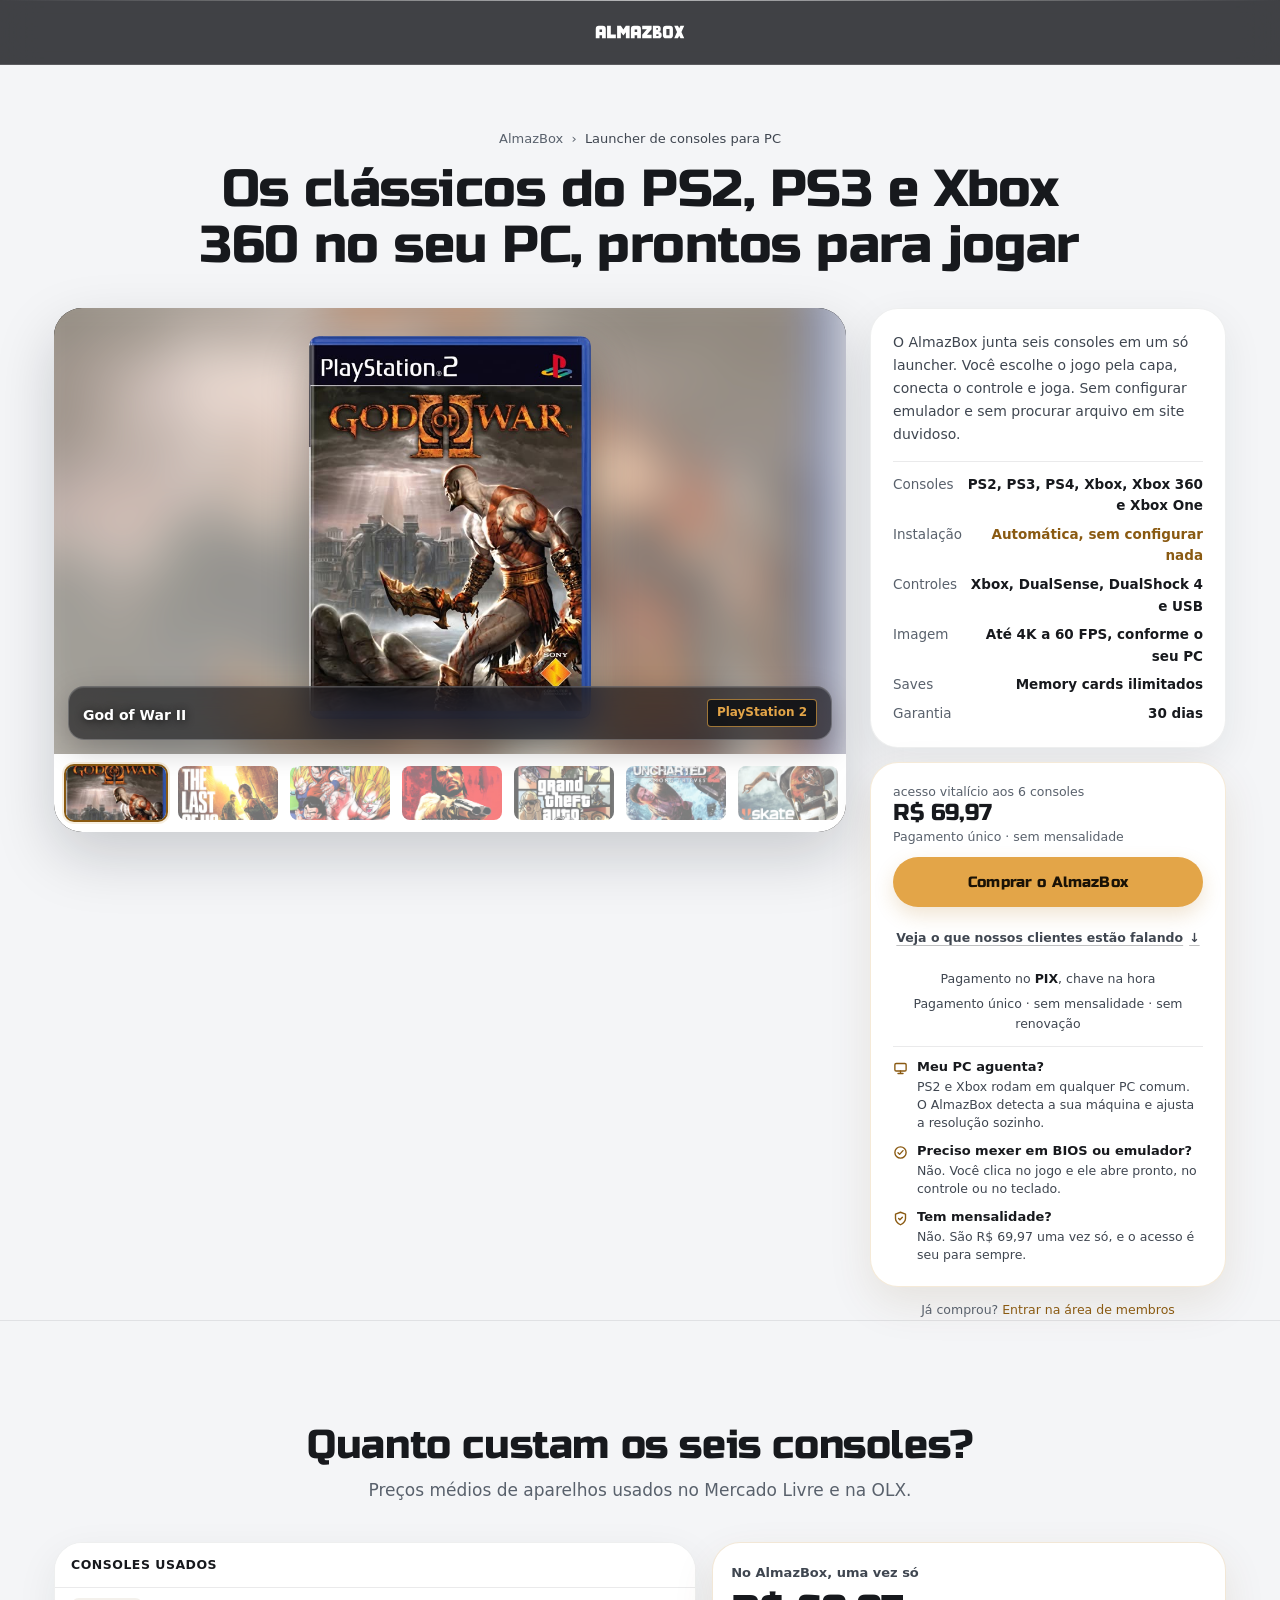
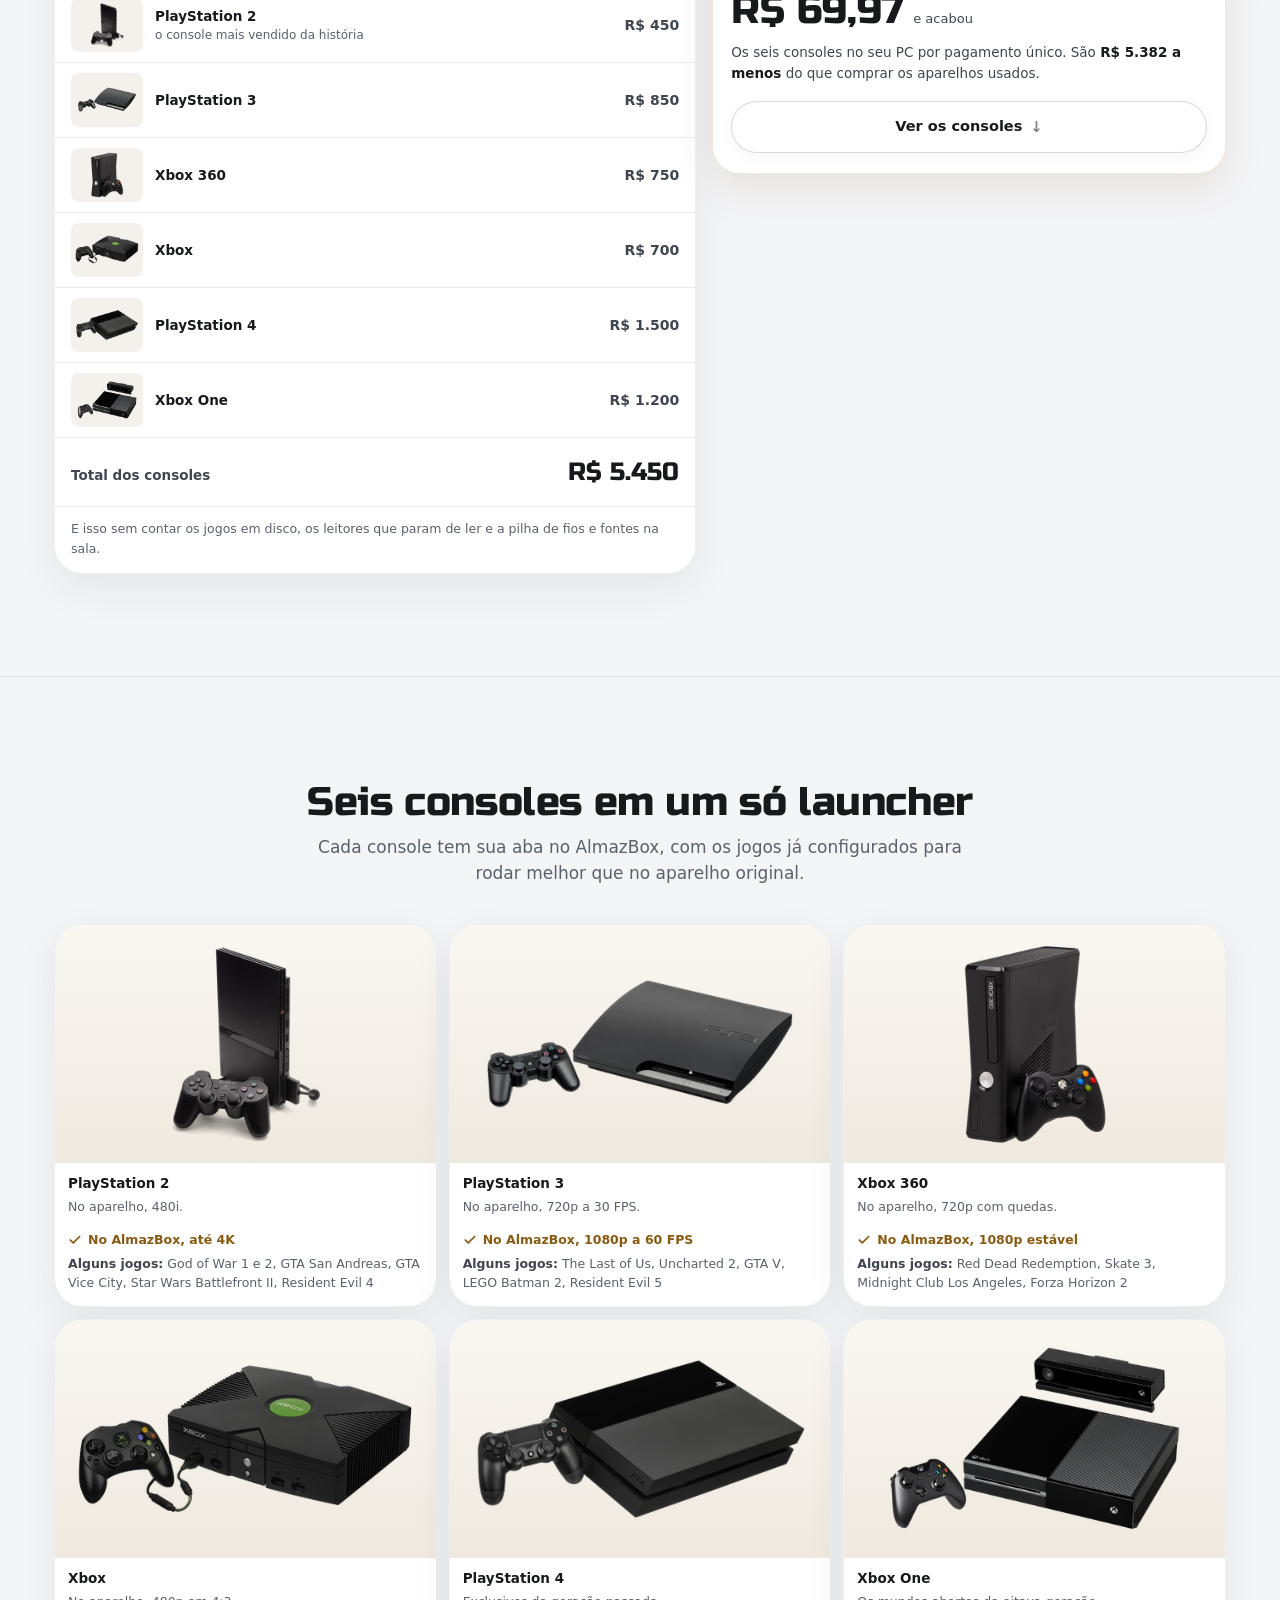
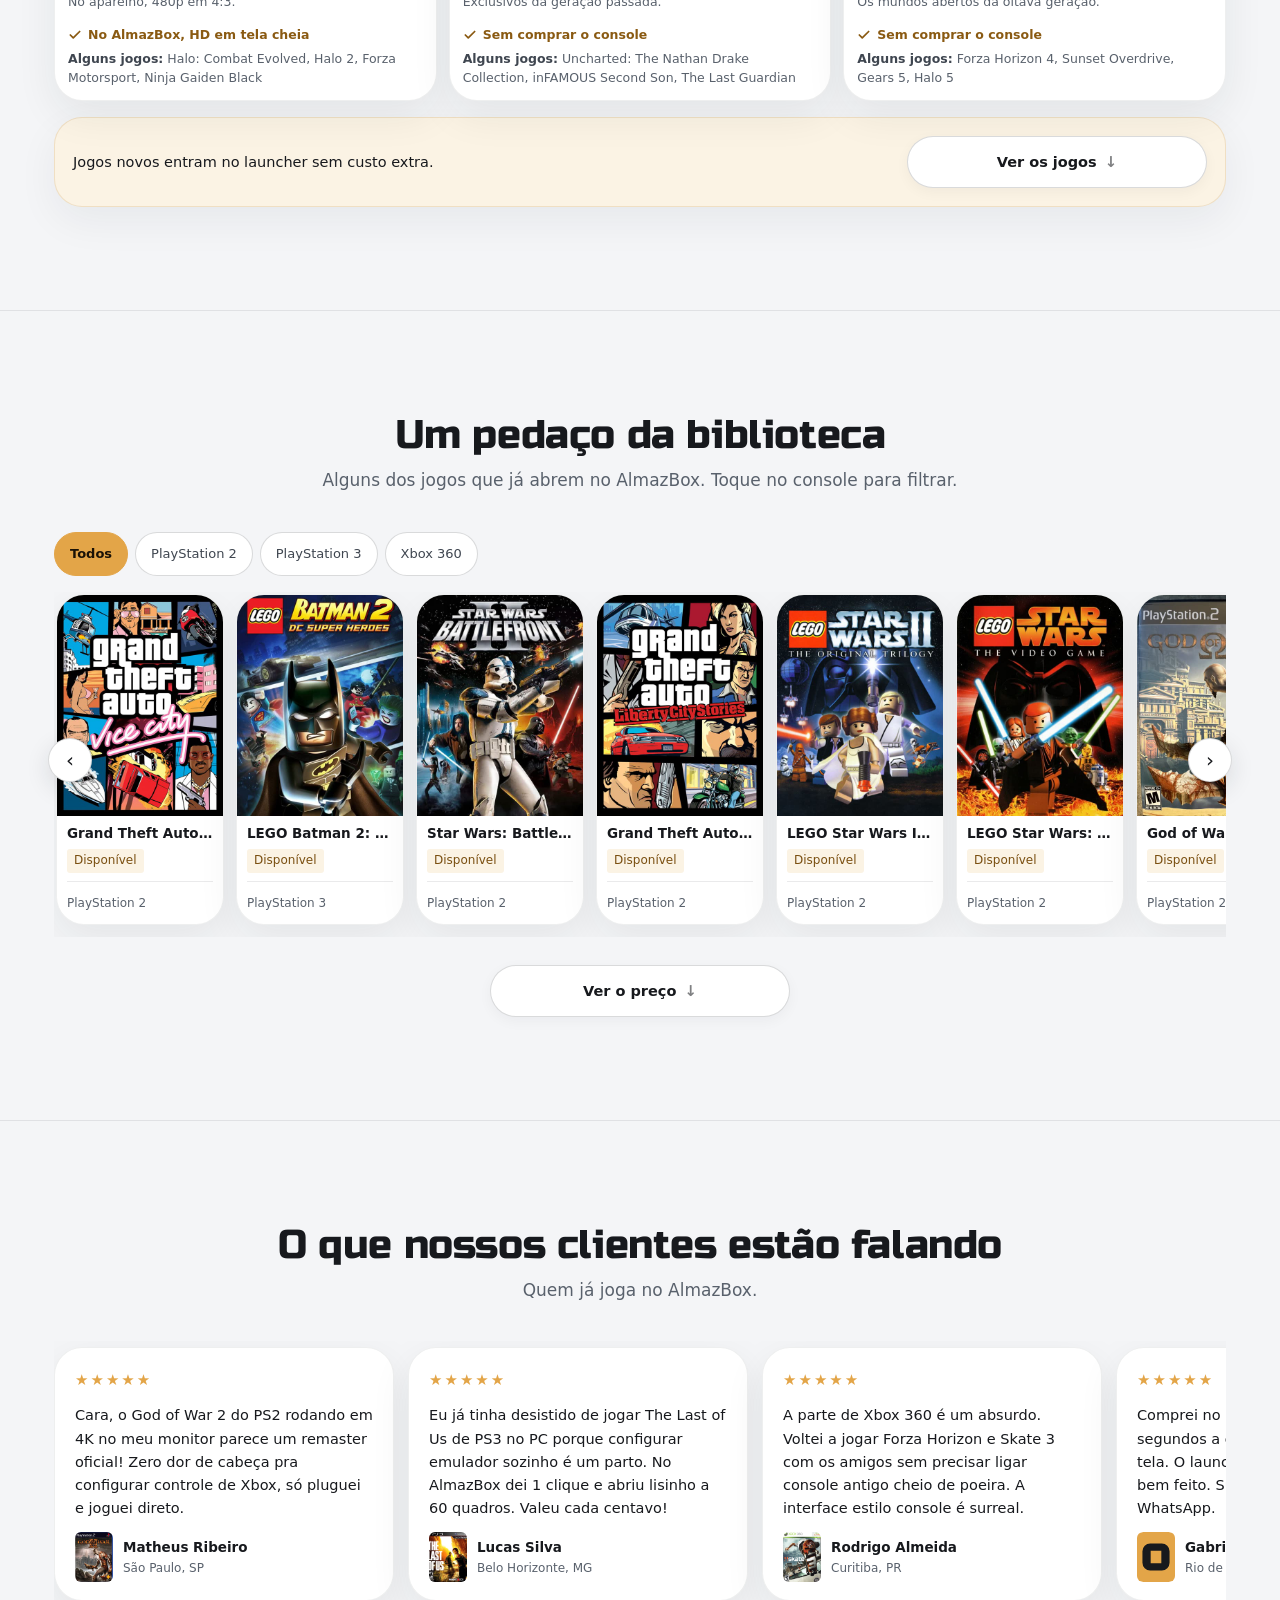
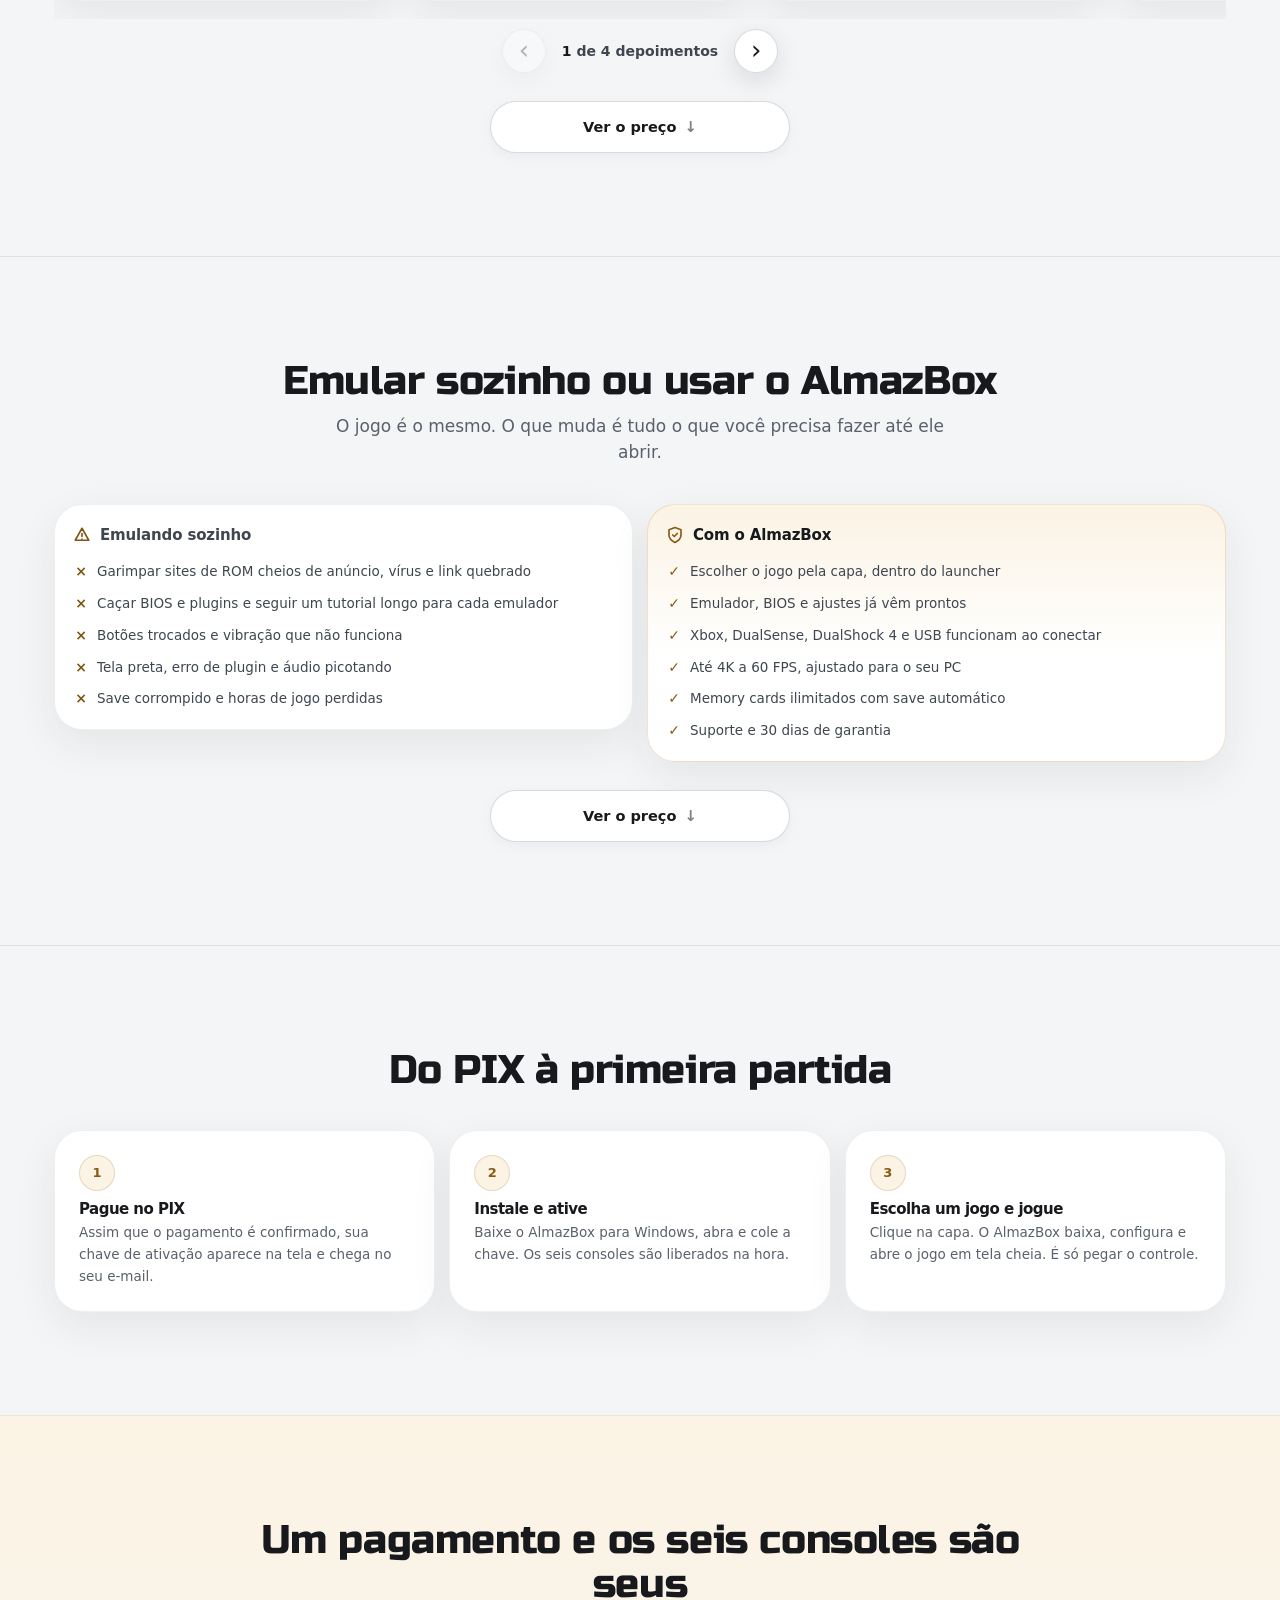
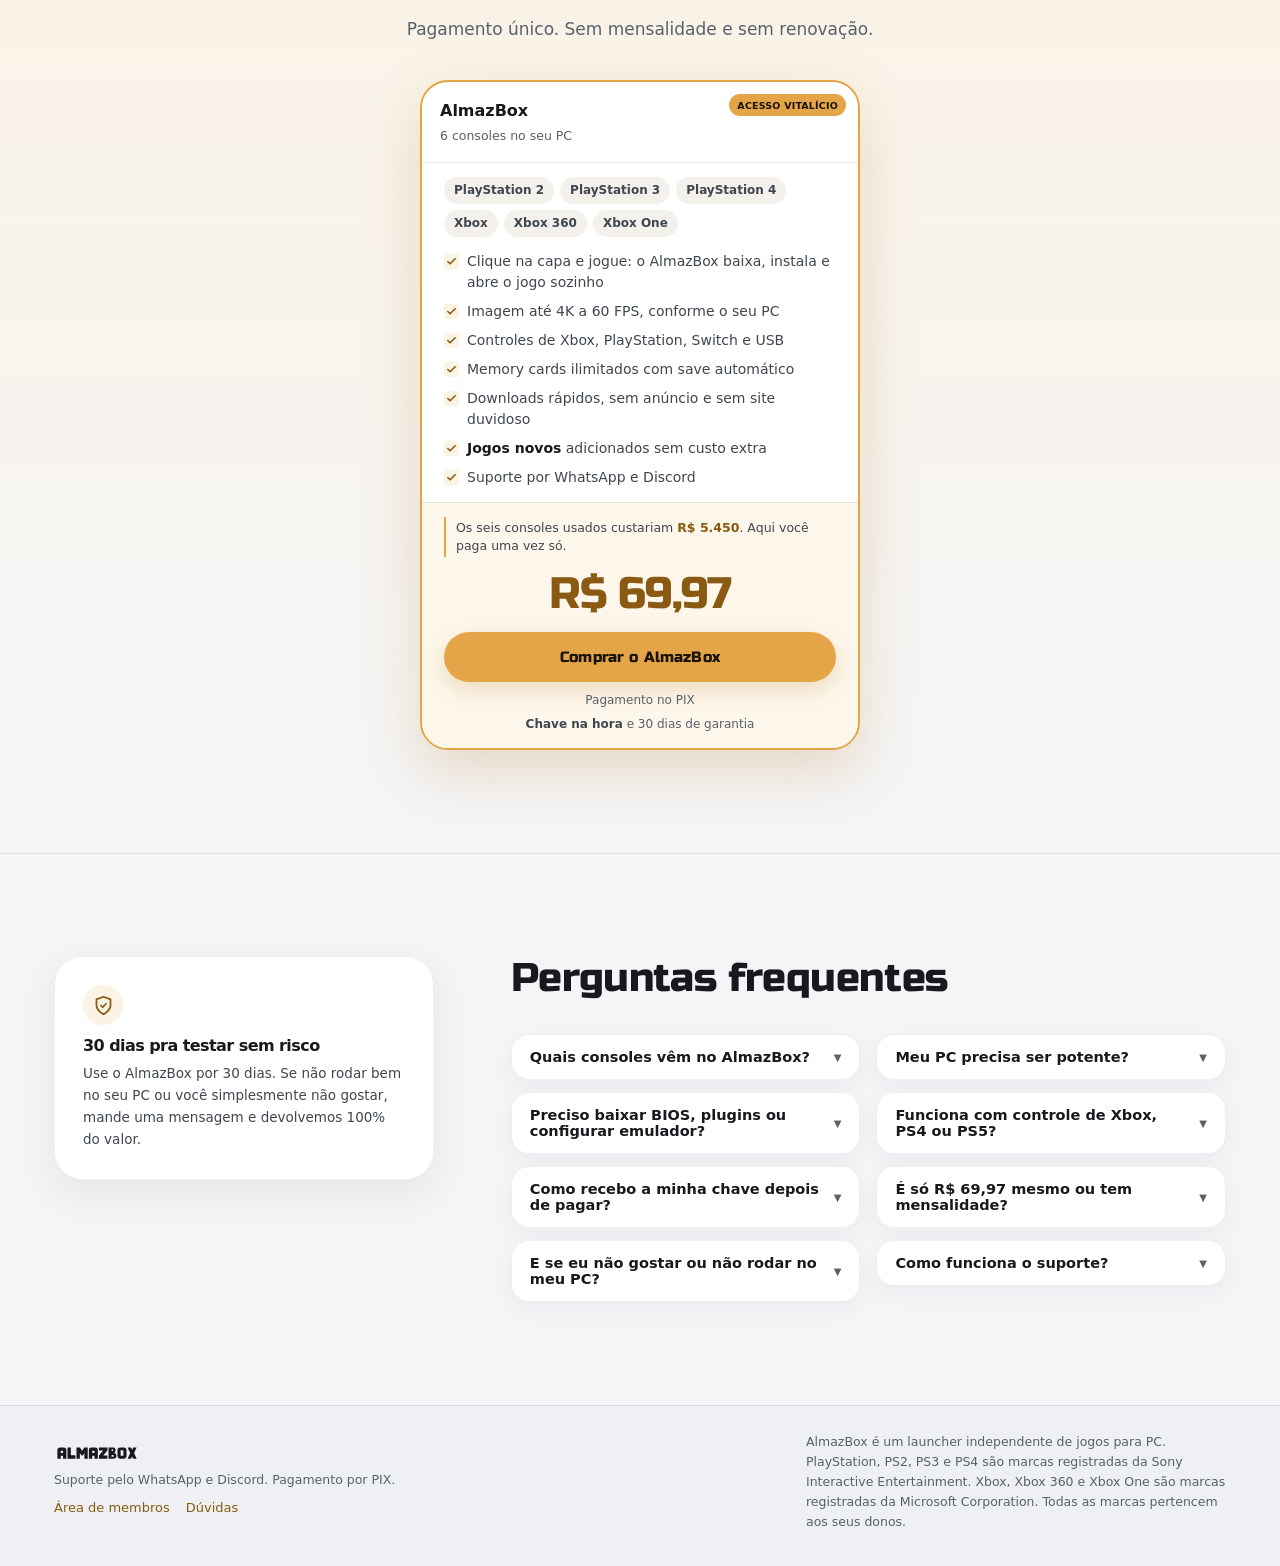
==== index.html @ 238ae451 "Página de vendas do AlmazBox no GitHub Pages Copiada de license-service/public, com capas reduzidas " ====
<!DOCTYPE html>
<html lang="pt-BR">
<head>
<meta charset="UTF-8">
<meta name="viewport" content="width=device-width,initial-scale=1">
<title>AlmazBox | O Maior Launcher de Consoles para PC (PS2, PS3, Xbox 360, Xbox)</title>
<meta name="description" content="Jogue os maiores clássicos de PlayStation 2, PS3, PS4, Xbox Clássico, Xbox 360 e Xbox One no seu PC em 1 clique. Sem emuladores complicados e sem vírus. Pagamento único no PIX.">
<link rel="icon" href="favicon.ico" sizes="any">
<link rel="icon" type="image/svg+xml" href="assets/marca/almazbox-favicon.svg">
<link rel="apple-touch-icon" href="assets/marca/apple-touch-icon.png">
<meta name="theme-color" content="#f4f5f7">
<link rel="preconnect" href="https://fonts.googleapis.com">
<link rel="preconnect" href="https://fonts.gstatic.com" crossorigin>
<link rel="stylesheet" href="https://fonts.googleapis.com/css2?family=Inter:wght@400;500;600;700;800&family=Russo+One&display=swap">
<!--
  Estrutura nova em 04/11/2026: e a mesma pagina de vendas da Almaz Store
  (almazstore.com.br), no tema branco, com o conteudo do AlmazBox.
  loja.css e tema.css sao copias do CSS de la com o verde trocado pelo dourado;
  o que e so do AlmazBox fica em almazbox.css. A versao anterior (escura, com o
  simulador do launcher) esta em index.pre-estrutura-almazstore.html.
-->
<link rel="stylesheet" href="assets/loja.css?v=1">
<link rel="stylesheet" href="assets/tema.css?v=1">
<link rel="stylesheet" href="assets/almazbox.css?v=1">
<link rel="stylesheet" href="assets/marca.css?v=1">
<script>
var io = (function(){
  if(!('IntersectionObserver' in window)) return { observe:function(el){ el.classList.add('visible'); } };
  var obs = new IntersectionObserver(function(es){
    es.forEach(function(e){ if(e.isIntersecting){ obs.unobserve(e.target); e.target.classList.add('visible'); } });
  },{threshold:.05,rootMargin:'0px 0px -40px 0px'});
  return obs;
})();
</script>
</head>
<body>

<!-- ===================== TOPO ===================== -->
<header class="topbar">
  <div class="topbar-in">
    <a href="#top" class="tb-brand">
      <img src="assets/marca/almazbox-horizontal-branco.svg" alt="AlmazBox">
      <span>AlmazBox</span>
    </a>
  </div>
</header>

<main id="top">
<section class="ph">
  <div class="wrap">

    <div class="ph-crumb">AlmazBox &nbsp;›&nbsp; <b>Launcher de consoles para PC</b></div>
    <h1>Os clássicos do PS2, PS3 e Xbox 360 no seu PC, prontos para jogar</h1>

    <div class="pg">

      <!-- arte + miniaturas. As capas sao verticais (caixa do jogo), por isso cada
           slide tem a propria capa desfocada no fundo. data-tag = console. -->
      <div class="art reveal">
        <div class="art-stage" id="art-stage"></div>
        <div class="art-thumbs" id="art-thumbs"></div>
      </div>

      <!-- ficha tecnica + caixa de compra -->
      <aside class="side">

        <div class="side-card">
          <p class="side-desc">
            O AlmazBox junta seis consoles em um só launcher. Você escolhe o jogo pela capa, conecta o controle e joga. Sem configurar emulador e sem procurar arquivo em site duvidoso.
          </p>
          <dl class="spec">
            <div class="spec-row"><dt>Consoles</dt><dd>PS2, PS3, PS4, Xbox, Xbox 360 e Xbox One</dd></div>
            <div class="spec-row"><dt>Instalação</dt><dd class="ok">Automática, sem configurar nada</dd></div>
            <div class="spec-row"><dt>Controles</dt><dd>Xbox, DualSense, DualShock 4 e USB</dd></div>
            <div class="spec-row"><dt>Imagem</dt><dd>Até 4K a 60 FPS, conforme o seu PC</dd></div>
            <div class="spec-row"><dt>Saves</dt><dd>Memory cards ilimitados</dd></div>
            <div class="spec-row"><dt>Garantia</dt><dd>30 dias</dd></div>
          </dl>
        </div>

        <div class="buybox">
          <div class="buybox-top">
            <span class="buybox-prices">
              <span class="buybox-from">acesso vitalício aos 6 consoles</span>
              <span class="buybox-new num">R$ 69,97</span>
              <span class="buybox-once">Pagamento único · sem mensalidade</span>
            </span>
          </div>
          <a href="https://ggcheckout.app/checkout/v5/7HJkge1seT28lpd5tNHYgl"
             onclick="checkout('https://ggcheckout.app/checkout/v5/7HJkge1seT28lpd5tNHYgl',69.97);return false;"
             class="offer-btn">Comprar o AlmazBox</a>
          <a href="#feedbacks" class="hero-proof-link">Veja o que nossos clientes estão falando <span aria-hidden="true">↓</span></a>
          <div class="buybox-pay">Pagamento no <b>PIX</b>, chave na hora</div>
          <div class="buybox-terms">Pagamento único · sem mensalidade · sem renovação</div>
          <div class="medos">
            <div class="medo">
              <svg viewBox="0 0 24 24"><rect x="3" y="4" width="18" height="12" rx="2"/><path d="M8 20h8M12 16v4"/></svg>
              <span class="medo-txt">
                <span class="medo-q">Meu PC aguenta?</span>
                <span class="medo-a">PS2 e Xbox rodam em qualquer PC comum. O AlmazBox detecta a sua máquina e ajusta a resolução sozinho.</span>
              </span>
            </div>
            <div class="medo">
              <svg viewBox="0 0 24 24"><circle cx="12" cy="12" r="9"/><path d="M8 12.5l2.5 2.5L16 9"/></svg>
              <span class="medo-txt">
                <span class="medo-q">Preciso mexer em BIOS ou emulador?</span>
                <span class="medo-a">Não. Você clica no jogo e ele abre pronto, no controle ou no teclado.</span>
              </span>
            </div>
            <div class="medo">
              <svg viewBox="0 0 24 24"><path d="M12 22s8-4 8-10V5l-8-3-8 3v7c0 6 8 10 8 10z"/><path d="M9 12l2 2 4-4"/></svg>
              <span class="medo-txt">
                <span class="medo-q">Tem mensalidade?</span>
                <span class="medo-a">Não. São R$ 69,97 uma vez só, e o acesso é seu para sempre.</span>
              </span>
            </div>
          </div>
        </div>

        <div class="side-note">Já comprou? <a href="https://almazbox-license-service-veqh.onrender.com/membros" style="color:var(--blue)">Entrar na área de membros</a></div>

      </aside>
    </div>
  </div>
</section>

<!-- ===================== QUANTO CUSTAM OS CONSOLES ===================== -->
<section class="sec" id="conta">
  <div class="wrap">
    <div class="sec-head reveal">
      <h2>Quanto custam os seis consoles?</h2>
      <p>Preços médios de aparelhos usados no Mercado Livre e na OLX.</p>
    </div>
    <div class="conta reveal">
      <div class="conta-cart">
        <div class="conta-cart-hd">Consoles usados</div>
        <div class="conta-row">
          <img class="cons-foto" src="assets/ps2-console.png" alt="PlayStation 2" loading="lazy" decoding="async">
          <span class="conta-nome">PlayStation 2<small>o console mais vendido da história</small></span>
          <span class="conta-preco num">R$ 450</span>
        </div>
        <div class="conta-row">
          <img class="cons-foto" src="assets/ps3-console.png" alt="PlayStation 3" loading="lazy" decoding="async">
          <span class="conta-nome">PlayStation 3</span>
          <span class="conta-preco num">R$ 850</span>
        </div>
        <div class="conta-row">
          <img class="cons-foto" src="assets/xbox360-console.png" alt="Xbox 360" loading="lazy" decoding="async">
          <span class="conta-nome">Xbox 360</span>
          <span class="conta-preco num">R$ 750</span>
        </div>
        <div class="conta-row">
          <img class="cons-foto" src="assets/xbox-original-console.png" alt="Xbox" loading="lazy" decoding="async">
          <span class="conta-nome">Xbox</span>
          <span class="conta-preco num">R$ 700</span>
        </div>
        <div class="conta-row">
          <img class="cons-foto" src="assets/ps4-console.png" alt="PlayStation 4" loading="lazy" decoding="async">
          <span class="conta-nome">PlayStation 4</span>
          <span class="conta-preco num">R$ 1.500</span>
        </div>
        <div class="conta-row">
          <img class="cons-foto" src="assets/xboxone-console.png" alt="Xbox One" loading="lazy" decoding="async">
          <span class="conta-nome">Xbox One</span>
          <span class="conta-preco num">R$ 1.200</span>
        </div>
        <div class="conta-total">
          <span>Total dos consoles</span>
          <b class="num">R$ 5.450</b>
        </div>
        <div class="conta-obs">E isso sem contar os jogos em disco, os leitores que param de ler e a pilha de fios e fontes na sala.</div>
      </div>
      <div class="conta-vs">
        <div class="conta-vs-lbl">No AlmazBox, uma vez só</div>
        <div class="conta-vs-price">
          <b class="num">R$ 69,97</b>
          <span>e acabou</span>
        </div>
        <p class="conta-vs-sub">
          Os seis consoles no seu PC por pagamento único. São <strong>R$ 5.382 a menos</strong> do que comprar os aparelhos usados.
        </p>
        <a href="#consoles" class="btn-ghost">Ver os consoles</a>
      </div>
    </div>
  </div>
</section>

<!-- ===================== SEIS CONSOLES ===================== -->
<section class="sec" id="consoles">
  <div class="wrap">
    <div class="sec-head reveal">
      <h2>Seis consoles em um só launcher</h2>
      <p>Cada console tem sua aba no AlmazBox, com os jogos já configurados para rodar melhor que no aparelho original.</p>
    </div>

    <div class="cresce reveal">
      <div class="cresce-card">
        <img class="cons-foto" src="assets/ps2-console.png" alt="PlayStation 2" loading="lazy" decoding="async">
        <div class="cresce-txt">
          <span class="cresce-nome">PlayStation 2</span>
          <span class="cresce-dt">No aparelho, 480i.</span>
          <span class="cresce-ok"><svg viewBox="0 0 24 24"><polyline points="20 6 9 17 4 12"/></svg>No AlmazBox, até 4K</span>
          <span class="cresce-jogos"><b>Alguns jogos:</b> God of War 1 e 2, GTA San Andreas, GTA Vice City, Star Wars Battlefront II, Resident Evil 4</span>
        </div>
      </div>
      <div class="cresce-card">
        <img class="cons-foto" src="assets/ps3-console.png" alt="PlayStation 3" loading="lazy" decoding="async">
        <div class="cresce-txt">
          <span class="cresce-nome">PlayStation 3</span>
          <span class="cresce-dt">No aparelho, 720p a 30 FPS.</span>
          <span class="cresce-ok"><svg viewBox="0 0 24 24"><polyline points="20 6 9 17 4 12"/></svg>No AlmazBox, 1080p a 60 FPS</span>
          <span class="cresce-jogos"><b>Alguns jogos:</b> The Last of Us, Uncharted 2, GTA V, LEGO Batman 2, Resident Evil 5</span>
        </div>
      </div>
      <div class="cresce-card">
        <img class="cons-foto" src="assets/xbox360-console.png" alt="Xbox 360" loading="lazy" decoding="async">
        <div class="cresce-txt">
          <span class="cresce-nome">Xbox 360</span>
          <span class="cresce-dt">No aparelho, 720p com quedas.</span>
          <span class="cresce-ok"><svg viewBox="0 0 24 24"><polyline points="20 6 9 17 4 12"/></svg>No AlmazBox, 1080p estável</span>
          <span class="cresce-jogos"><b>Alguns jogos:</b> Red Dead Redemption, Skate 3, Midnight Club Los Angeles, Forza Horizon 2</span>
        </div>
      </div>
      <div class="cresce-card">
        <img class="cons-foto" src="assets/xbox-original-console.png" alt="Xbox" loading="lazy" decoding="async">
        <div class="cresce-txt">
          <span class="cresce-nome">Xbox</span>
          <span class="cresce-dt">No aparelho, 480p em 4:3.</span>
          <span class="cresce-ok"><svg viewBox="0 0 24 24"><polyline points="20 6 9 17 4 12"/></svg>No AlmazBox, HD em tela cheia</span>
          <span class="cresce-jogos"><b>Alguns jogos:</b> Halo: Combat Evolved, Halo 2, Forza Motorsport, Ninja Gaiden Black</span>
        </div>
      </div>
      <div class="cresce-card">
        <img class="cons-foto" src="assets/ps4-console.png" alt="PlayStation 4" loading="lazy" decoding="async">
        <div class="cresce-txt">
          <span class="cresce-nome">PlayStation 4</span>
          <span class="cresce-dt">Exclusivos da geração passada.</span>
          <span class="cresce-ok"><svg viewBox="0 0 24 24"><polyline points="20 6 9 17 4 12"/></svg>Sem comprar o console</span>
          <span class="cresce-jogos"><b>Alguns jogos:</b> Uncharted: The Nathan Drake Collection, inFAMOUS Second Son, The Last Guardian</span>
        </div>
      </div>
      <div class="cresce-card">
        <img class="cons-foto" src="assets/xboxone-console.png" alt="Xbox One" loading="lazy" decoding="async">
        <div class="cresce-txt">
          <span class="cresce-nome">Xbox One</span>
          <span class="cresce-dt">Os mundos abertos da oitava geração.</span>
          <span class="cresce-ok"><svg viewBox="0 0 24 24"><polyline points="20 6 9 17 4 12"/></svg>Sem comprar o console</span>
          <span class="cresce-jogos"><b>Alguns jogos:</b> Forza Horizon 4, Sunset Overdrive, Gears 5, Halo 5</span>
        </div>
      </div>
    </div>

    <div class="cresce-cta reveal">
      <p>Jogos novos entram no launcher sem custo extra.</p>
      <a href="#biblioteca" class="btn-ghost">Ver os jogos</a>
    </div>
  </div>
</section>

<!-- ===================== BIBLIOTECA ===================== -->
<!-- Lista tirada do catalogo real do launcher (src/data/linkedGames.ts do
     projeto AlmazBox) em 05/11/2026: 39 jogos. Jogo novo no launcher: some aqui
     no JOGOS la embaixo, com a capa em assets/covers. -->
<section class="sec" id="biblioteca">
  <div class="wrap">
    <div class="sec-head reveal">
      <h2>Um pedaço da biblioteca</h2>
      <p>Alguns dos jogos que já abrem no AlmazBox. Toque no console para filtrar.</p>
    </div>
    <div id="disponibilidade">
      <div class="av-chips reveal" id="av-chips"></div>
      <div class="av-body reveal">
        <div class="av-results">
          <button class="av-arrow prev" id="av-prev" type="button" aria-label="Anterior">&#8249;</button>
          <div class="av-track" id="av-track"></div>
          <button class="av-arrow next" id="av-next" type="button" aria-label="Próximo">&#8250;</button>
        </div>
      </div>
      <div class="flow reveal"><a href="#pricing" class="btn-ghost">Ver o preço</a></div>
    </div>
  </div>
</section>

<!-- ===================== FEEDBACKS ===================== -->
<section class="sec" id="feedbacks">
  <div class="wrap">
    <div class="sec-head reveal">
      <h2>O que nossos clientes estão falando</h2>
      <p>Quem já joga no AlmazBox.</p>
    </div>
    <div class="qbx-rail reveal">
      <div class="qbx-track" id="fbk-track">
        <figure class="fbt-card">
          <span class="fbt-stars" role="img" aria-label="5 de 5 estrelas">★★★★★</span>
          <blockquote class="fbt-txt">Cara, o God of War 2 do PS2 rodando em 4K no meu monitor parece um remaster oficial! Zero dor de cabeça pra configurar controle de Xbox, só pluguei e joguei direto.</blockquote>
          <figcaption class="fbt-autor">
            <img src="assets/covers/god-of-war-2.jpg" alt="" loading="lazy">
            <span><span class="fbt-nome">Matheus Ribeiro</span><span class="fbt-cidade">São Paulo, SP</span></span>
          </figcaption>
        </figure>
        <figure class="fbt-card">
          <span class="fbt-stars" role="img" aria-label="5 de 5 estrelas">★★★★★</span>
          <blockquote class="fbt-txt">Eu já tinha desistido de jogar The Last of Us de PS3 no PC porque configurar emulador sozinho é um parto. No AlmazBox dei 1 clique e abriu lisinho a 60 quadros. Valeu cada centavo!</blockquote>
          <figcaption class="fbt-autor">
            <img src="assets/covers/the-last-of-us-ps3.jpg" alt="" loading="lazy">
            <span><span class="fbt-nome">Lucas Silva</span><span class="fbt-cidade">Belo Horizonte, MG</span></span>
          </figcaption>
        </figure>
        <figure class="fbt-card">
          <span class="fbt-stars" role="img" aria-label="5 de 5 estrelas">★★★★★</span>
          <blockquote class="fbt-txt">A parte de Xbox 360 é um absurdo. Voltei a jogar Forza Horizon e Skate 3 com os amigos sem precisar ligar console antigo cheio de poeira. A interface estilo console é surreal.</blockquote>
          <figcaption class="fbt-autor">
            <img src="assets/covers/skate-3-xbox-360.jpg" alt="" loading="lazy">
            <span><span class="fbt-nome">Rodrigo Almeida</span><span class="fbt-cidade">Curitiba, PR</span></span>
          </figcaption>
        </figure>
        <figure class="fbt-card">
          <span class="fbt-stars" role="img" aria-label="5 de 5 estrelas">★★★★★</span>
          <blockquote class="fbt-txt">Comprei no PIX e em menos de 10 segundos a chave já tava liberada na tela. O launcher é super leve e muito bem feito. Suporte nota 10 no WhatsApp.</blockquote>
          <figcaption class="fbt-autor">
            <img src="assets/marca/almazbox-favicon.svg" alt="" loading="lazy">
            <span><span class="fbt-nome">Gabriel Santos</span><span class="fbt-cidade">Rio de Janeiro, RJ</span></span>
          </figcaption>
        </figure>
      </div>
    </div>
    <div class="fbk-ctl reveal">
      <button class="fbk-seta" id="fbk-prev" type="button" aria-label="Depoimento anterior">&#8249;</button>
      <span class="fbk-cont" id="fbk-cont" aria-live="polite">1 de 4 depoimentos</span>
      <button class="fbk-seta" id="fbk-next" type="button" aria-label="Próximo depoimento">&#8250;</button>
    </div>
    <div class="flow reveal"><a href="#pricing" class="btn-ghost">Ver o preço</a></div>
  </div>
</section>

<!-- ===================== EMULAR SOZINHO x ALMAZBOX ===================== -->
<section class="sec" id="comparacao">
  <div class="wrap">
    <div class="sec-head reveal">
      <h2>Emular sozinho ou usar o AlmazBox</h2>
      <p>O jogo é o mesmo. O que muda é tudo o que você precisa fazer até ele abrir.</p>
    </div>
    <div class="vs reveal">
      <div class="vs-col bad">
        <div class="vs-hd">
          <svg viewBox="0 0 24 24"><path d="M12 3l9 16H3l9-16z"/><path d="M12 10v4M12 17.5v.01"/></svg>
          Emulando sozinho
        </div>
        <ul class="vs-list">
          <li>Garimpar sites de ROM cheios de anúncio, vírus e link quebrado</li>
          <li>Caçar BIOS e plugins e seguir um tutorial longo para cada emulador</li>
          <li>Botões trocados e vibração que não funciona</li>
          <li>Tela preta, erro de plugin e áudio picotando</li>
          <li>Save corrompido e horas de jogo perdidas</li>
        </ul>
      </div>
      <div class="vs-col good">
        <div class="vs-hd">
          <svg viewBox="0 0 24 24"><path d="M12 22s8-4 8-10V5l-8-3-8 3v7c0 6 8 10 8 10z"/><path d="M9 12l2 2 4-4"/></svg>
          Com o AlmazBox
        </div>
        <ul class="vs-list">
          <li>Escolher o jogo pela capa, dentro do launcher</li>
          <li>Emulador, BIOS e ajustes já vêm prontos</li>
          <li>Xbox, DualSense, DualShock 4 e USB funcionam ao conectar</li>
          <li>Até 4K a 60 FPS, ajustado para o seu PC</li>
          <li>Memory cards ilimitados com save automático</li>
          <li>Suporte e 30 dias de garantia</li>
        </ul>
      </div>
    </div>
    <div class="flow reveal"><a href="#pricing" class="btn-ghost">Ver o preço</a></div>
  </div>
</section>

<!-- ===================== PASSO A PASSO ===================== -->
<section class="sec" id="passos">
  <div class="wrap">
    <div class="sec-head reveal"><h2>Do PIX à primeira partida</h2></div>
    <div class="steps reveal">
      <div class="step">
        <div class="step-n num">1</div>
        <h3>Pague no PIX</h3>
        <p>Assim que o pagamento é confirmado, sua chave de ativação aparece na tela e chega no seu e-mail.</p>
      </div>
      <div class="step">
        <div class="step-n num">2</div>
        <h3>Instale e ative</h3>
        <p>Baixe o AlmazBox para Windows, abra e cole a chave. Os seis consoles são liberados na hora.</p>
      </div>
      <div class="step">
        <div class="step-n num">3</div>
        <h3>Escolha um jogo e jogue</h3>
        <p>Clique na capa. O AlmazBox baixa, configura e abre o jogo em tela cheia. É só pegar o controle.</p>
      </div>
    </div>
  </div>
</section>

<!-- ===================== OFERTA ===================== -->
<section class="sec" id="pricing">
  <div class="wrap">
    <div class="sec-head reveal">
      <h2>Um pagamento e os seis consoles são seus</h2>
      <p>Pagamento único. Sem mensalidade e sem renovação.</p>
    </div>
    <div class="eds reveal">
      <div class="offer-card featured">
        <div class="ed-ribbon">Acesso vitalício</div>
        <div class="ed-top">
          <div class="ed-name">AlmazBox<small>6 consoles no seu PC</small></div>
        </div>
        <div class="ed-body">
          <div class="ed-cons">
            <span>PlayStation 2</span><span>PlayStation 3</span><span>PlayStation 4</span>
            <span>Xbox</span><span>Xbox 360</span><span>Xbox One</span>
          </div>
          <ul class="offer-features">
            <li>Clique na capa e jogue: o AlmazBox baixa, instala e abre o jogo sozinho</li>
            <li>Imagem até 4K a 60 FPS, conforme o seu PC</li>
            <li>Controles de Xbox, PlayStation, Switch e USB</li>
            <li>Memory cards ilimitados com save automático</li>
            <li>Downloads rápidos, sem anúncio e sem site duvidoso</li>
            <li><strong>Jogos novos</strong> adicionados sem custo extra</li>
            <li>Suporte por WhatsApp e Discord</li>
          </ul>
        </div>
        <div class="ed-buy">
          <div class="ed-gain">
            Os seis consoles usados custariam <b>R$ 5.450</b>. Aqui você paga uma vez só.
          </div>
          <div class="ed-price-row">
            <span class="ed-price">
              <span class="ed-new num">R$ 69,97</span>
            </span>
          </div>
          <a href="https://ggcheckout.app/checkout/v5/7HJkge1seT28lpd5tNHYgl"
             onclick="checkout('https://ggcheckout.app/checkout/v5/7HJkge1seT28lpd5tNHYgl',69.97);return false;"
             class="offer-btn">Comprar o AlmazBox</a>
          <div class="offer-methods">Pagamento no PIX</div>
          <div class="offer-trust"><strong>Chave na hora</strong> e 30 dias de garantia</div>
        </div>
      </div>
    </div>
  </div>
</section>

<!-- ===================== GARANTIA + FAQ ===================== -->
<section class="sec" id="faq">
  <div class="wrap faq-wrap">
    <div class="gr">
      <div class="gr-card reveal">
        <div class="gr-badge">
          <svg viewBox="0 0 24 24" stroke-linecap="round" stroke-linejoin="round"><path d="M12 22s8-4 8-10V5l-8-3-8 3v7c0 6 8 10 8 10z"/><path d="M9 12l2 2 4-4"/></svg>
        </div>
        <h3>30 dias pra testar sem risco</h3>
        <p>Use o AlmazBox por 30 dias. Se não rodar bem no seu PC ou você simplesmente não gostar, mande uma mensagem e devolvemos 100% do valor.</p>
      </div>
    </div>
    <div class="sec-head reveal"><h2>Perguntas frequentes</h2></div>
    <div class="faq-list" id="fl"></div>
  </div>
</section>
</main>

<!-- ===================== RODAPE ===================== -->
<footer class="foot">
  <div class="wrap foot-in">
    <div>
      <div class="foot-brand"><img src="assets/marca/almazbox-horizontal-preto.svg" alt="AlmazBox"></div>
      <p style="margin-top:8px">Suporte pelo WhatsApp e Discord. Pagamento por PIX.</p>
      <div class="foot-links"><a href="https://almazbox-license-service-veqh.onrender.com/membros">Área de membros</a><a href="#faq">Dúvidas</a></div>
    </div>
    <p style="max-width:420px">
      AlmazBox é um launcher independente de jogos para PC. PlayStation, PS2, PS3 e PS4 são marcas registradas da Sony Interactive Entertainment. Xbox, Xbox 360 e Xbox One são marcas registradas da Microsoft Corporation. Todas as marcas pertencem aos seus donos.
    </p>
  </div>
</footer>

<a id="sticky-cta" href="#pricing" role="button" aria-label="Ver a oferta">Comprar o AlmazBox por R$ 69,97</a>

<script>
/* ---------- capas (topo e biblioteca) ---------- */
var C='assets/covers/';
var DESTAQUES=[
  ['God of War II','PlayStation 2','god-of-war-2.jpg'],
  ['The Last of Us','PlayStation 3','the-last-of-us-ps3.jpg'],
  ['Dragon Ball Z: Budokai Tenkaichi 3','PlayStation 2','dragon-ball-z-budokai-tenkaichi-3-ps2.jpg'],
  ['Red Dead Redemption','Xbox 360','red-dead-redemption-xbox-360.jpg'],
  ['GTA San Andreas','PlayStation 2','gta-san-andreas-ps2.jpg'],
  ['Uncharted 2: Among Thieves','PlayStation 3','uncharted-2-among-thieves-ps3.jpg'],
  ['Skate 3','Xbox 360','skate-3-xbox-360.jpg'],
  ['Resident Evil 4','PlayStation 2','resident-evil-4-ps2.jpg'],
  ['Devil May Cry 4','PlayStation 3','devil-may-cry-4-ps3.jpg'],
  ['Midnight Club: Los Angeles','Xbox 360','midnight-club-los-angeles-xbox-360.jpg']
];
var JOGOS=[
  ['Grand Theft Auto: Vice City','PS2','gta-vice-city-ps2.jpg'],
  ['LEGO Batman 2: DC Super Heroes','PS3','lego-batman-2-ps3.jpg'],
  ['Star Wars: Battlefront II','PS2','star-wars-battlefront-ii-ps2.jpg'],
  ['Grand Theft Auto: Liberty City Stories','PS2','gta-liberty-city-stories-ps2.jpg'],
  ['LEGO Star Wars II: The Original Trilogy','PS2','lego-star-wars-ii-ps2.jpg'],
  ['LEGO Star Wars: The Video Game','PS2','lego-star-wars-ps2.jpg'],
  ['God of War','PS2','god-of-war-1.jpg'],
  ['God of War II','PS2','god-of-war-2.jpg'],
  ['The Last of Us','PS3','the-last-of-us-ps3.jpg'],
  ['Grand Theft Auto: San Andreas','PS2','gta-san-andreas-ps2.jpg'],
  ['Red Dead Redemption','X360','red-dead-redemption-xbox-360.jpg'],
  ['Dragon Ball Z: Budokai Tenkaichi 3','PS2','dragon-ball-z-budokai-tenkaichi-3-ps2.jpg'],
  ['Grand Theft Auto V','PS3','grand-theft-auto-v-ps3.jpg'],
  ['Uncharted 2: Among Thieves','PS3','uncharted-2-among-thieves-ps3.jpg'],
  ['Skate 3','X360','skate-3-xbox-360.jpg'],
  ['Resident Evil 4','PS2','resident-evil-4-ps2.jpg'],
  ['Call of Duty: Modern Warfare 2','PS3','call-of-duty-modern-warfare-2-ps3.jpg'],
  ['Need for Speed: Most Wanted','PS2','need-for-speed-most-wanted-ps2.jpg'],
  ['Midnight Club: Los Angeles','X360','midnight-club-los-angeles-xbox-360.jpg'],
  ['Devil May Cry 4','PS3','devil-may-cry-4-ps3.jpg'],
  ['Bully','PS2','bully-ps2.jpg'],
  ['Mortal Kombat Komplete Edition','PS3','mortal-kombat-komplete-edition-ps3.jpg'],
  ['Mortal Kombat: Shaolin Monks','PS2','mortal-kombat-shaolin-monks-ps2.jpg'],
  ['Tekken 6','PS3','tekken-6-ps3.jpg'],
  ['Need for Speed: Underground 2','PS2','nfs-underground-2.webp'],
  ['Call of Duty: Black Ops III','PS3','call-of-duty-black-ops-iii-ps3.jpg'],
  ['Resident Evil 5','PS3','resident-evil-5-ps3.jpg'],
  ['BLACK','PS2','black-ps2.jpg'],
  ['Minecraft: PlayStation 3 Edition','PS3','minecraft-ps3.jpg'],
  ['Naruto Shippuden: Ultimate Ninja 5','PS2','naruto-shippuden-ultimate-ninja-5-ps2.jpg'],
  ['Naruto Shippuden: Ultimate Ninja 4','PS2','naruto-shippuden-ultimate-ninja-4-ps2.jpg'],
  ['Naruto: Ultimate Ninja 3','PS2','naruto-ultimate-ninja-3-ps2.jpg'],
  ['Dragon Ball Z: Infinite World','PS2','dragon-ball-z-infinite-world-ps2.jpg'],
  ['Pro Evolution Soccer 2011','PS2','pes-2011-ps2.jpg'],
  ['PES 2013','PS3','pes-2013-ps3.jpg'],
  ['FIFA Street 2','PS2','fifa-street-2-ps2.jpg'],
  ['FIFA Street 3','PS3','fifa-street-3-ps3.jpg'],
  ['Call of Duty 3: Special Edition','PS2','call-of-duty-3-ps2.jpg'],
  ['WWE SmackDown! Here Comes the Pain','PS2','wwe-smackdown-here-comes-the-pain-ps2.jpg']
];
var NOME_CONSOLE={PS2:'PlayStation 2',PS3:'PlayStation 3',X360:'Xbox 360'};

/* ---------- topo: arte que troca sozinha ---------- */
(function(){
  var stage=document.getElementById('art-stage'), th=document.getElementById('art-thumbs');
  if(!stage) return;
  stage.innerHTML=DESTAQUES.map(function(g,i){
    var src=C+g[2], a=i? 'data-src':'src';
    return '<div class="art-slide'+(i?'':' on')+'" data-tag="'+g[1]+'">'
      +'<img class="art-bg" '+a+'="'+src+'" alt="" aria-hidden="true">'
      +'<img class="art-box" '+a+'="'+src+'" alt="'+g[0]+'"'+(i?'':' fetchpriority="high"')+' decoding="async">'
      +'</div>';
  }).join('')+'<div class="art-cap"><span class="art-cap-name" id="art-name">'+DESTAQUES[0][0]+'</span><span class="art-cap-tag" id="art-tag">'+DESTAQUES[0][1]+'</span></div>';
  th.innerHTML=DESTAQUES.map(function(g,i){
    return '<div class="art-thumb'+(i?'':' on')+'" data-i="'+i+'"><img src="'+C+g[2]+'" alt="'+g[0]+'" loading="lazy"></div>';
  }).join('');
  var slides=[].slice.call(stage.querySelectorAll('.art-slide')), thumbs=[].slice.call(th.querySelectorAll('.art-thumb'));
  var nome=document.getElementById('art-name'), tag=document.getElementById('art-tag'), i=0, t=null;
  function carrega(k){ slides[k].querySelectorAll('img[data-src]').forEach(function(im){ im.src=im.getAttribute('data-src'); im.removeAttribute('data-src'); }); }
  function show(k){
    carrega(k);
    slides[i].classList.remove('on'); thumbs[i].classList.remove('on');
    i=k; slides[i].classList.add('on'); thumbs[i].classList.add('on');
    nome.textContent=DESTAQUES[i][0]; tag.textContent=DESTAQUES[i][1];
    carrega((i+1)%slides.length);
  }
  function play(){ stop(); t=setInterval(function(){ show((i+1)%slides.length); },5000); }
  function stop(){ if(t) clearInterval(t); t=null; }
  thumbs.forEach(function(el){ el.addEventListener('click',function(){ show(+el.getAttribute('data-i')); play(); }); });
  document.addEventListener('visibilitychange',function(){ document.hidden?stop():play(); });
  carrega(1); play();
})();

/* ---------- biblioteca com filtro por console ---------- */
(function(){
  var chips=document.getElementById('av-chips'), tr=document.getElementById('av-track');
  var prev=document.getElementById('av-prev'), next=document.getElementById('av-next');
  if(!chips||!tr) return;
  var CATS=[['all','Todos'],['PS2','PlayStation 2'],['PS3','PlayStation 3'],['X360','Xbox 360']], ativo='all';
  function render(){
    chips.innerHTML=CATS.map(function(c){ return '<button class="av-chip'+(c[0]===ativo?' active':'')+'" type="button" data-cat="'+c[0]+'">'+c[1]+'</button>'; }).join('');
    tr.innerHTML=JOGOS.filter(function(g){ return ativo==='all'||g[1]===ativo; }).map(function(g){
      return '<div class="av-card">'
        +'<img class="av-card-img box" src="'+C+g[2]+'" alt="'+g[0]+'" loading="lazy" decoding="async">'
        +'<div class="av-card-body"><div class="av-card-name" title="'+g[0]+'">'+g[0]+'</div>'
        +'<div class="av-tags"><span class="av-tag ok">Disponível</span></div>'
        +'<div class="av-card-foot"><span class="av-card-plat">'+NOME_CONSOLE[g[1]]+'</span></div></div></div>';
    }).join('');
    tr.scrollLeft=0; setas();
  }
  function setas(){ var max=tr.scrollWidth-tr.clientWidth; if(prev) prev.disabled=tr.scrollLeft<=4; if(next) next.disabled=tr.scrollLeft>=max-4; }
  function passo(){ return Math.max(200, tr.clientWidth*.8); }
  chips.addEventListener('click',function(e){ var b=e.target.closest('.av-chip'); if(!b) return; ativo=b.getAttribute('data-cat'); render(); });
  if(prev) prev.addEventListener('click',function(){ tr.scrollBy({left:-passo(),behavior:'smooth'}); });
  if(next) next.addEventListener('click',function(){ tr.scrollBy({left:passo(),behavior:'smooth'}); });
  tr.addEventListener('scroll',setas,{passive:true}); window.addEventListener('resize',setas);
  render();
})();

/* ---------- depoimentos: setas e contador ---------- */
(function(){
  var tr=document.getElementById('fbk-track'), prev=document.getElementById('fbk-prev'), next=document.getElementById('fbk-next'), cont=document.getElementById('fbk-cont');
  if(!tr) return;
  var n=tr.children.length;
  function passo(){ var c=tr.firstElementChild; return c? c.getBoundingClientRect().width+14 : 300; }
  function atual(){ var max=tr.scrollWidth-tr.clientWidth; if(tr.scrollLeft>=max-4) return n-1; return Math.max(0,Math.min(n-1,Math.round(tr.scrollLeft/passo()))); }
  function setas(){ var max=tr.scrollWidth-tr.clientWidth; prev.disabled=tr.scrollLeft<=4; next.disabled=tr.scrollLeft>=max-4; cont.innerHTML='<b>'+(atual()+1)+'</b> de '+n+' depoimentos'; }
  prev.addEventListener('click',function(){ tr.scrollBy({left:-passo(),behavior:'smooth'}); });
  next.addEventListener('click',function(){ tr.scrollBy({left:passo(),behavior:'smooth'}); });
  tr.addEventListener('scroll',setas,{passive:true}); window.addEventListener('resize',setas); setas();
})();

/* ---------- FAQ ---------- */
(function(){
  var F=[
    ['Quais consoles vêm no AlmazBox?','Seis: PlayStation 2, PlayStation 3, PlayStation 4, Xbox, Xbox 360 e Xbox One. Todos já configurados, cada um na sua aba do launcher.'],
    ['Meu PC precisa ser potente?','Para PS2 e Xbox, quase qualquer computador ou notebook dos últimos 10 anos roda bem. Para PS3 e Xbox 360, recomendamos um processador de 4 núcleos e uma placa de vídeo a partir de GTX 1050 ou RX 570. O AlmazBox detecta o seu PC e ajusta a imagem sozinho.'],
    ['Preciso baixar BIOS, plugins ou configurar emulador?','Não. BIOS, plugins de vídeo, áudio e testes de compatibilidade já vêm prontos. Você só clica no jogo.'],
    ['Funciona com controle de Xbox, PS4 ou PS5?','Sim. Controles de Xbox, DualShock 4, DualSense, Nintendo Switch e genéricos USB ou Bluetooth são reconhecidos ao conectar, com botões e vibração já mapeados. Também dá para jogar no teclado e mouse.'],
    ['Como recebo a minha chave depois de pagar?','Quando o PIX é confirmado, o que leva de 10 a 30 segundos, sua chave de ativação aparece na tela e chega no seu e-mail. Com ela, você baixa o instalador na área de membros e ativa o launcher.'],
    ['É só R$ 69,97 mesmo ou tem mensalidade?','É só R$ 69,97, uma vez. Não tem mensalidade, anuidade nem renovação, e os jogos novos que entrarem também são seus.'],
    ['E se eu não gostar ou não rodar no meu PC?','Você tem 30 dias de garantia. Peça o reembolso pelo suporte e devolvemos 100% do valor.'],
    ['Como funciona o suporte?','Nossa equipe ajuda pelo WhatsApp e pelo Discord.']
  ];
  var fl=document.getElementById('fl');
  fl.innerHTML=F.map(function(f){ return '<div class="faq-item reveal"><button class="faq-q" type="button" onclick="tFaq(this)">'+f[0]+'<span class="faq-chev">▼</span></button><div class="faq-a">'+f[1]+'</div></div>'; }).join('');
})();
function tFaq(b){var a=b.nextElementSibling,o=b.classList.contains('open');document.querySelectorAll('.faq-q.open').forEach(function(q){q.classList.remove('open');q.nextElementSibling.classList.remove('open')});if(!o){b.classList.add('open');a.classList.add('open')}}

/* ---------- reveal ---------- */
document.querySelectorAll('.reveal').forEach(function(el){ io.observe(el); });

/* ---------- CTA fixo no celular: some quando a oferta aparece ---------- */
(function(){
  var cta=document.getElementById('sticky-cta'), pr=document.getElementById('pricing');
  if(!cta||!pr) return;
  function upd(){
    var y=window.scrollY||document.documentElement.scrollTop, r=pr.getBoundingClientRect();
    var naOferta=r.top<window.innerHeight*.85 && r.bottom>0;
    cta.classList.toggle('on', y>450 && !naOferta);
  }
  window.addEventListener('scroll',upd,{passive:true}); window.addEventListener('resize',upd); upd();
})();

/* ---------- checkout ---------- */
function checkout(url, val){
  if(!url) url='https://ggcheckout.app/checkout/v5/7HJkge1seT28lpd5tNHYgl';
  if(!val) val=69.97;
  try { if(window.fbq) fbq('track','InitiateCheckout',{value:val,currency:'BRL'}); } catch(e){}
  window.location.href=url;
}
</script>
</body>
</html>
---- assets/loja.css ----
/* Copiado da pagina de vendas da Almaz Store em 04/11/2026, com o verde trocado pelo dourado do AlmazBox. */
/* =========================================================================
   Sistema visual "loja/aplicativo" (azul grafite + CTA verde), no ar desde
   29/07/2026. Substituiu o design anterior (vermelho neon, tipografia
   condensada em caixa alta, brilho ambiente, contador regressivo), que
   estava parecido demais com um site de referencia. O design antigo fica
   em .claude/design-a-backup.html e no historico do git.
   ========================================================================= */
*{box-sizing:border-box;margin:0;padding:0}
:root{
  --bg:#030303; --bg2:#080808; --panel:#0e0e0e; --panel2:#141414; --panel3:#1c1c1c;
  --line:rgba(255,255,255,.08); --line2:rgba(255,255,255,.16);
  --txt:#f5f5f5; --txt2:#c8c8c8; --dim:#909090;
  --blue:#e3a548; --blue-dim:rgba(227,165,72,.14);
  --buy:#e3a548; --buy2:#e9b25e; --buy-dark:#c48a2e;
  --deal-bg:rgba(227,165,72,.15); --deal-tx:#e3a548;
  --warn:#e0a03a;
  --neon:#e3a548; --neon-glow:rgba(227,165,72,.35);
  --f:'Inter',system-ui,-apple-system,'Segoe UI',sans-serif;
  --r:8px; --r2:12px;
  --shadow:0 18px 60px rgba(0,0,0,.7);
}
html{scroll-behavior:auto;scroll-padding-top:70px;-webkit-text-size-adjust:100%}
body{
  font-family:var(--f);background:var(--bg);color:var(--txt);line-height:1.6;
  font-size:15px;overflow-x:hidden;-webkit-font-smoothing:antialiased;
  font-feature-settings:'tnum' 0;position:relative;
}
body:before{
  content:"";position:fixed;top:0;right:0;bottom:0;left:0;pointer-events:none;z-index:-1;
  background:radial-gradient(ellipse 1200px 600px at 30% -10%,rgba(227,165,72,.08),transparent 50%),radial-gradient(ellipse 900px 500px at 110% 10%,rgba(227,165,72,.05),transparent 50%),radial-gradient(ellipse 600px 400px at 80% 80%,rgba(227,165,72,.03),transparent 60%);
}
body:after{
  content:"";position:fixed;top:0;right:0;bottom:0;left:0;pointer-events:none;z-index:-2;
  background-image:linear-gradient(rgba(255,255,255,.015) 1px,transparent 1px),linear-gradient(90deg,rgba(255,255,255,.015) 1px,transparent 1px);
  background-size:80px 80px;
  -webkit-mask-image:radial-gradient(ellipse 80% 60% at 50% 30%,black 20%,transparent 70%);
  mask-image:radial-gradient(ellipse 80% 60% at 50% 30%,black 20%,transparent 70%);
}
a{color:inherit;text-decoration:none}
button{font-family:inherit;border:none;cursor:pointer;color:inherit}
img{display:block;max-width:100%}
input{font-family:inherit}
.wrap{max-width:1180px;margin:0 auto;padding:0 20px}
.num{font-variant-numeric:tabular-nums}

h1,h2,h3{font-weight:700;line-height:1.15;letter-spacing:-.02em}
h2{font-size:clamp(21px,3.1vw,27px);margin-bottom:6px}
.sec{padding:52px 0;border-top:1px solid var(--line)}
.sec-head{margin-bottom:22px;max-width:640px}
.sec-head p{color:var(--dim);font-size:14.5px;margin-top:4px}

/* ---------- reveal (discreto: 8px, sem escala) ---------- */
.reveal{opacity:0;transform:translateY(8px);transition:opacity .4s ease,transform .4s ease}
.reveal.visible{opacity:1;transform:none}
@media(prefers-reduced-motion:reduce){.reveal{opacity:1;transform:none;transition:none}}

/* ---------- botao de compra (verde de loja) ---------- */
.offer-btn{
  display:inline-flex;align-items:center;justify-content:center;gap:8px;
  background:linear-gradient(180deg,#e3a548,#d39434);
  color:#000000;font-weight:800;font-size:15px;letter-spacing:.01em;
  padding:13px 26px;border-radius:var(--r);border:none;
  box-shadow:0 0 20px rgba(227,165,72,.35),0 4px 14px rgba(0,0,0,.5);
  transition:filter .15s,transform .1s,box-shadow .15s;width:100%;text-align:center;
}
.offer-btn:hover{filter:brightness(1.08);box-shadow:0 0 28px rgba(227,165,72,.55);transform:translateY(-1px)}
.offer-btn:active{transform:translateY(1px)}
.offer-btn:focus-visible{outline:3px solid #e3a548;outline-offset:3px}
.btn-ghost{
  display:inline-flex;align-items:center;justify-content:center;gap:8px;
  background:var(--panel2);color:var(--txt);font-weight:600;font-size:14px;
  padding:11px 20px;border-radius:var(--r);border:1px solid var(--line2);
  transition:background .15s,border-color .15s,box-shadow .15s,color .15s;
}
.btn-ghost:hover{background:var(--panel3);border-color:var(--blue);color:#fff;box-shadow:0 0 16px rgba(227,165,72,.2)}
.btn-spin{
  display:inline-block;width:13px;height:13px;border-radius:50%;
  border:2px solid rgba(255,255,255,.35);border-top-color:#fff;
  animation:spin .7s linear infinite;margin-right:7px;vertical-align:-2px;
}
@keyframes spin{to{transform:rotate(360deg)}}

/* ---------- barra superior tipo aplicativo ---------- */
.topbar{
  position:sticky;top:0;z-index:600;background:rgba(3,3,3,.92);
  backdrop-filter:blur(10px);border-bottom:1px solid var(--line);
}
/* justify-content:center porque a barra tem um filho so agora (a marca). */
.topbar-in{max-width:1180px;margin:0 auto;padding:0 20px;height:58px;display:flex;align-items:center;justify-content:center}
.tb-brand{display:flex;align-items:center;gap:9px}
.tb-brand img{width:26px;height:26px;border-radius:5px}
.tb-brand span{font-weight:700;font-size:15px;letter-spacing:-.01em}
@media(max-width:720px){.topbar-in{height:52px}}

/* ---------- topo da pagina de produto ---------- */
.ph{padding:26px 0 0}
.ph-crumb{font-size:12.5px;color:var(--dim);margin-bottom:12px}
.ph-crumb b{color:var(--txt2);font-weight:500}
.ph h1{font-size:clamp(25px,4.2vw,38px);max-width:780px}
.ph-sub{color:var(--txt2);font-size:15.5px;margin-top:8px;max-width:600px}

.pg{display:grid;grid-template-columns:minmax(0,1fr) 336px;gap:22px;margin-top:22px;align-items:start}
@media(max-width:900px){.pg{grid-template-columns:1fr;gap:16px}}

/* arte principal + miniaturas */
.art{background:#000;border:1px solid var(--line);border-radius:var(--r2);overflow:hidden;box-shadow:var(--shadow)}
.art-stage{position:relative;aspect-ratio:16/9;background:#030303}
.art-slide{position:absolute;inset:0;opacity:0;transition:opacity .5s ease}
.art-slide.on{opacity:1}
.art-slide img{width:100%;height:100%;object-fit:cover}
.art-cap{
  position:absolute;left:0;right:0;bottom:0;padding:34px 16px 12px;
  background:linear-gradient(to top,rgba(0,0,0,.92),transparent);
  display:flex;align-items:flex-end;justify-content:space-between;gap:12px;
}
.art-cap-name{font-size:14px;font-weight:600;color:#fff;text-shadow:0 1px 8px rgba(0,0,0,.8)}
.art-cap-tag{font-size:11.5px;color:var(--deal-tx);background:rgba(227,165,72,.18);border:1px solid rgba(227,165,72,.4);padding:3px 9px;border-radius:4px;font-weight:600;flex-shrink:0}
.art-thumbs{display:flex;gap:6px;padding:8px;background:var(--panel);overflow-x:auto;scrollbar-width:none}
.art-thumbs::-webkit-scrollbar{display:none}
/* 21/09/2026: no celular as miniaturas saem. No Clarity elas levavam ~170 toques
   em 3 dias, mais que todos os "Quero garantir" juntos (~40): a pessoa ficava
   folheando capa na primeira tela e saia dali. O banner continua trocando
   sozinho a cada 5s, e a caixa de compra sobe uns 70px. */
@media(max-width:720px){.art-thumbs{display:none}}
.art-thumb{
  flex:0 0 auto;width:104px;aspect-ratio:16/9;border-radius:5px;overflow:hidden;
  border:2px solid transparent;opacity:.55;transition:opacity .15s,border-color .15s,box-shadow .15s;cursor:pointer;
}
.art-thumb.on{opacity:1;border-color:var(--blue);box-shadow:0 0 10px rgba(227,165,72,.4)}
.art-thumb:hover{opacity:1}
.art-thumb img{width:100%;height:100%;object-fit:cover}

/* coluna da direita: ficha + caixa de compra */
.side{display:flex;flex-direction:column;gap:14px}
.side-card{background:var(--panel);border:1px solid var(--line);border-radius:var(--r2);padding:16px}
.side-desc{font-size:14px;color:var(--txt2);line-height:1.65}
.spec{margin-top:14px;border-top:1px solid var(--line);padding-top:12px;display:flex;flex-direction:column;gap:7px}
.spec-row{display:flex;justify-content:space-between;gap:12px;font-size:13.5px}
.spec-row dt{color:var(--dim)}
.spec-row dd{color:var(--txt);font-weight:600;text-align:right}
.spec-row dd.ok{color:var(--buy2)}

.buybox{background:var(--panel2);border:1px solid var(--line2);border-radius:var(--r2);padding:14px}
.buybox-top{display:flex;align-items:center;gap:10px;margin-bottom:12px}
/* ORFAS desde 20/08/2026: .deal, .buybox-old, .ed-old e .gm-old saíram da tela junto
   com o "de R$ 497,00". O R$ 497 era preço inventado por nós e competia com a unica
   ancora verificavel da pagina, o carrinho real da Steam de R$ 1.573,78 na secao
   #conta. Duas ancoras, uma falsa, e a falsa contamina a verdadeira. As regras ficam
   aqui de proposito: se um dia voltar o riscado, e so repor os spans no HTML.
   O upsell NAO entrou nessa poda: la o "de R$ 49,97 por R$ 24,98" e desconto real. */
.deal{background:var(--deal-bg);color:var(--deal-tx);font-weight:700;font-size:17px;padding:6px 10px;border-radius:5px;letter-spacing:-.01em}
.buybox-prices{display:flex;flex-direction:column;line-height:1.15}
.buybox-old{font-size:12.5px;color:var(--dim);text-decoration:line-through}
.buybox-from{font-size:12.5px;color:var(--dim);margin-bottom:1px}
.buybox-once{font-size:12.5px;color:var(--dim);margin-top:4px}
.buybox-new{font-size:23px;font-weight:700;color:#fff;letter-spacing:-.02em}
.buybox-pay{font-size:12.5px;color:var(--txt2);margin-top:9px;text-align:center}
.buybox-pay b{color:var(--txt);font-weight:600}
.buybox-terms{font-size:12.5px;color:var(--txt2);text-align:center;margin-top:5px}
.hero-proof-link{
  display:flex;align-items:center;justify-content:center;gap:6px;margin-top:9px;
  color:var(--txt2);font-size:12.5px;font-weight:600;text-align:center;
  text-decoration:underline;text-decoration-color:rgba(255,255,255,.3);text-underline-offset:3px;
}
.hero-proof-link:hover{color:#fff;text-decoration-color:currentColor}
.hero-proof-link:focus-visible{outline:2px solid #e3a548;outline-offset:3px;border-radius:3px}
.side-note{font-size:12.5px;color:var(--dim);text-align:center;line-height:1.5}

/* ---------- as 3 duvidas que mais travam a compra, respondidas na dobra ----------
   Saiu do mapa de toques de 7 dias: "vou tomar ban", "a licenca expira" (reescrita em
   20/08/2026 como "vou ter que pagar de novo algum dia?", que responde a validade E a
   promessa de nunca mais gastar) e "funciona online" sao as 3 perguntas mais tocadas
   do site inteiro (o FAQ leva 20,5% de todos
   os toques). So que o FAQ mora em 89% da pagina, onde so 13% dos visitantes chegam.
   Aqui elas ficam logo abaixo do botao de compra e JA ABERTAS: o publico e mais
   velho, sanfona aqui viraria dois toques pra ler o que destrava a venda.
   Fica DEPOIS do botao de proposito, pra nao empurrar o CTA pra fora da dobra. */
.medos{margin-top:12px;border-top:1px solid var(--line);padding-top:12px;display:grid;gap:11px}
.medo{display:flex;gap:9px;align-items:flex-start}
.medo>svg{
  width:15px;height:15px;flex-shrink:0;margin-top:2px;
  stroke:var(--buy2);fill:none;stroke-width:2.2;stroke-linecap:round;stroke-linejoin:round;
}
.medo-txt{min-width:0;text-align:left}
.medo-q{display:block;font-size:13px;font-weight:600;color:var(--txt);line-height:1.3}
.medo-a{display:block;font-size:12.5px;color:var(--txt2);line-height:1.45;margin-top:2px}


/* ---------- catalogo ---------- */
.av-chips{display:flex;gap:7px;flex-wrap:wrap}
/* Com texto na busca as chips saem da frente: elas custavam 188px entre a busca e
   a resposta, e no celular com teclado isso jogava o resultado pra fora da tela.
   Hoje isso so acontece dentro do modal do catalogo, que e onde sobrou uma busca:
   a caixa da primeira tela foi removida em 21/08/2026. */
.av-chips.av-chips-off{display:none}
.av-cats-head{display:none}
.av-chip{
  background:var(--panel);border:1px solid var(--line);color:var(--txt2);
  font-size:13px;font-weight:500;padding:7px 14px;border-radius:50px;transition:all .15s;white-space:nowrap;
}
.av-chip:hover{border-color:var(--line2);color:var(--txt)}
.av-chip.active{background:var(--blue);border-color:var(--blue);color:#000000;font-weight:700;box-shadow:0 0 14px rgba(227,165,72,.35)}
.av-body{margin-top:16px}
.av-results{position:relative}
.av-track{
  display:flex;gap:12px;overflow-x:auto;scroll-behavior:smooth;padding:2px 2px 12px;
  scrollbar-width:thin;scrollbar-color:var(--panel3) transparent;
}
.av-track::-webkit-scrollbar{height:6px}
.av-track::-webkit-scrollbar-track{background:transparent}
.av-track::-webkit-scrollbar-thumb{background:var(--panel3);border-radius:3px}
.av-arrow{
  position:absolute;top:calc(50% - 26px);width:34px;height:52px;z-index:5;
  background:rgba(10,10,10,.9);border:1px solid var(--line2);color:var(--txt);
  font-size:20px;line-height:1;display:flex;align-items:center;justify-content:center;
  border-radius:6px;transition:all .15s;
}
.av-arrow:hover{background:var(--blue);color:#000000;border-color:var(--blue);box-shadow:0 0 12px rgba(227,165,72,.4)}
.av-arrow.prev{left:-6px}
.av-arrow.next{right:-6px}
@media(max-width:760px){.av-arrow{display:none}}

.av-card{
  flex:0 0 auto;width:212px;background:var(--panel);border:1px solid var(--line);
  border-radius:var(--r);overflow:hidden;transition:border-color .15s,transform .15s;
  cursor:pointer;text-align:left;
}
.av-card:hover{border-color:var(--line2);transform:translateY(-2px)}
.av-card:focus-visible{outline:2px solid var(--blue);outline-offset:2px}

/* Confirmacao do jogo: qualquer clique num card do catalogo cai aqui, com o
   proximo passo escrito. Sem isso o cliente clicava no jogo, nada acontecia e
   ele saia do site achando que aquele jogo nao estava incluso. */
.gm-ov{
  position:fixed;inset:0;z-index:9600;background:rgba(0,0,0,.92);
  display:none;align-items:center;justify-content:center;padding:20px 16px;
}
.gm-ov.on{display:flex}
/* Classe propria (e nao style.overflow inline) pra nao brigar com o visor de
   prints, que gerencia o overflow do body pelo inline. */
body.gm-open{overflow:hidden}
.gm-box{
  position:relative;width:min(400px,94vw);max-height:92vh;overflow-y:auto;
  background:var(--bg2);border:1px solid var(--line2);border-radius:var(--r2);
  box-shadow:0 30px 70px rgba(0,0,0,.6);
}
.gm-img{width:100%;aspect-ratio:460/215;object-fit:cover;display:block;background:var(--panel2)}
.gm-left-txt{padding:15px 18px 0;display:flex;flex-direction:column;gap:10px;text-align:center}
.gm-x{
  position:absolute;top:10px;right:10px;width:32px;height:32px;border-radius:50%;
  background:rgba(10,10,10,.72);border:1px solid var(--line2);color:#fff;font-size:19px;line-height:1;
}
.gm-body{padding:14px 18px 18px;display:flex;flex-direction:column;gap:12px;text-align:center}
.gm-name{font-size:17px;font-weight:700;color:#fff;line-height:1.3}
.gm-status{
  align-self:center;font-size:12.5px;font-weight:600;padding:4px 11px;border-radius:20px;
  background:rgba(227,165,72,.18);border:1px solid rgba(227,165,72,.35);color:var(--deal-tx);
}
.gm-status.soon{background:rgba(224,160,58,.14);color:var(--warn)}
.gm-txt{font-size:14px;line-height:1.55;color:var(--txt2)}
.gm-txt strong{color:#fff;font-weight:600}
/* bloco da oferta dentro do popup do jogo */
.gm-offer{
  background:linear-gradient(180deg,rgba(227,165,72,.08),var(--panel) 62%);
  border:1px solid rgba(227,165,72,.35);border-radius:var(--r2);
  padding:14px 14px 15px;display:flex;flex-direction:column;gap:10px;
}
.gm-offer-hd{font-size:13px;font-weight:700;color:#fff;letter-spacing:-.01em}
.gm-offer-price{display:flex;align-items:baseline;justify-content:center;gap:8px;flex-wrap:wrap}
.gm-old{font-size:13px;color:var(--dim);text-decoration:line-through}
.gm-new{font-size:26px;font-weight:700;color:#fff;letter-spacing:-.02em}
.gm-once{font-size:13px;color:var(--dim)}
.gm-offer-list{list-style:none;display:flex;flex-direction:column;gap:6px;text-align:left}
.gm-offer-list li{position:relative;padding-left:20px;font-size:13px;line-height:1.45;color:var(--txt2)}
.gm-offer-list li::before{content:'\2713';position:absolute;left:0;top:0;color:var(--buy2);font-weight:700}
.gm-offer-list li strong{color:#fff;font-weight:600}
.gm-offer-pay{font-size:12px;color:var(--txt2)}
.gm-offer-trust{font-size:12px;color:var(--dim)}
.gm-offer-trust strong{color:var(--txt2);font-weight:600}
.gm-plans{font-size:13px;color:var(--blue)}
.gm-plans:hover{text-decoration:underline;text-underline-offset:3px}
/* ---- popup do jogo em duas colunas (so no PC) ----
   No celular ele continua empilhado, capa em cima e oferta embaixo, que e o
   formato que ja estava bom. Do tablet pra cima o mesmo conteudo vira
   jogo | oferta: a caixa passa de 400x724 (tira estreita e comprida numa tela
   larga) pra ~720x430, que e proporcao de janela e nao de celular. */
@media(min-width:761px){
  .gm-box{width:min(720px,94vw);display:grid;grid-template-columns:1fr 1fr}
  .gm-left{display:flex;flex-direction:column;border-right:1px solid var(--line);background:var(--panel)}
  /* texto encostado a esquerda: em coluna estreita o centralizado deixa as
     linhas desalinhadas das duas pontas e e o que dava o ar de "improvisado".
     flex:1 + center pra ele ocupar o que sobra abaixo da capa e ficar no meio
     desse espaco; sem isso o texto grudava embaixo da capa e restavam uns
     180px de vazio no pe da coluna. */
  .gm-left-txt{text-align:left;padding:16px 18px 18px;gap:9px;flex:1;justify-content:center}
  .gm-status{align-self:flex-start}
  /* a oferta centraliza no meio da altura pra as duas colunas fecharem juntas */
  .gm-body{justify-content:center;padding:18px}
  .gm-x{background:rgba(10,10,10,.86)}
}
.gm-back{
  background:none;font-size:13.5px;color:var(--dim);text-decoration:underline;
  text-underline-offset:3px;padding:2px;
}
.gm-back:hover{color:var(--txt2)}
.av-card-img{width:100%;aspect-ratio:460/215;object-fit:cover;background:var(--panel2)}
/* Jogo sem arte na Steam. Ate 21/08/2026 o card era escondido, o que fazia o
   catalogo mostrar menos jogos do que o contador anunciava. Agora ele fica, com
   o nome numa placa neutra: o numero bate e ninguem some da lista. */
.av-card.noart .av-card-img{display:none}
.av-card.noart .av-card-art{
  width:100%;aspect-ratio:460/215;background:var(--panel2);
  display:flex;align-items:center;justify-content:center;padding:10px 14px;
  border-bottom:1px solid var(--line);text-align:center;
  font-size:13px;line-height:1.3;font-weight:600;color:var(--txt2)
}
.av-card-body{padding:9px 10px 10px}
.av-card-name{
  font-size:13.5px;font-weight:600;color:var(--txt);line-height:1.3;
  overflow:hidden;text-overflow:ellipsis;white-space:nowrap;
}
.av-tags{display:flex;gap:5px;flex-wrap:wrap;margin-top:7px}
.av-tag{font-size:10.5px;font-weight:500;color:var(--txt2);background:var(--panel2);padding:2px 7px;border-radius:3px}
.av-tag.yr{color:var(--dim)}
.av-tag.ok{color:var(--deal-tx);background:rgba(227,165,72,.18)}
.av-tag.soon{color:var(--warn);background:rgba(224,160,58,.14)}
.av-card-foot{margin-top:8px;padding-top:7px;border-top:1px solid var(--line)}
.av-card-plat{font-size:11px;color:var(--dim)}
.av-empty{
  flex:1 1 100%;background:var(--panel);border:1px solid var(--line);border-radius:var(--r2);
  padding:26px 20px;text-align:center;font-size:14px;color:var(--txt2);line-height:1.6;
}
.av-empty strong{color:#fff;font-weight:600}
.av-unlock{
  margin-top:14px;background:linear-gradient(180deg,#e3a548,#d39434);color:#000000;
  font-weight:800;font-size:14px;padding:11px 22px;border-radius:var(--r);border:none;box-shadow:0 0 18px rgba(227,165,72,.35);
}
.av-catalog{margin-top:6px;display:flex;align-items:center;gap:14px;flex-wrap:wrap}
.av-catalog-note{font-size:13px;color:var(--dim)}

/* modal do catalogo completo */
.cat-modal{position:fixed;inset:0;z-index:900;display:none}
.cat-modal.open{display:block}
.cat-backdrop{position:absolute;inset:0;background:rgba(0,0,0,.85);backdrop-filter:blur(3px)}
.cat-panel{
  position:absolute;inset:3vh 50% auto auto;transform:translateX(50%);
  width:min(1080px,94vw);max-height:94vh;background:var(--bg2);
  border:1px solid var(--line2);border-radius:var(--r2);
  display:flex;flex-direction:column;overflow:hidden;box-shadow:0 30px 70px rgba(0,0,0,.6);
}
.cat-head{display:flex;align-items:center;justify-content:space-between;gap:14px;padding:16px 18px;border-bottom:1px solid var(--line)}
.cat-title{font-size:17px;font-weight:700}
.cat-title span{color:var(--blue)}
.cat-count{font-size:12.5px;color:var(--dim);margin-top:2px}
.cat-close{width:32px;height:32px;border-radius:6px;background:var(--panel2);color:var(--txt2);font-size:20px;line-height:1;flex-shrink:0}
.cat-close:hover{background:var(--panel3);color:#fff}
.cat-tools{padding:14px 18px;border-bottom:1px solid var(--line);display:flex;flex-direction:column;gap:12px}
.cat-search{position:relative;display:flex;align-items:center}
.cat-search svg{position:absolute;left:13px;width:17px;height:17px;stroke:var(--dim);fill:none;pointer-events:none}
.cat-search input{
  width:100%;background:var(--bg);border:1px solid var(--line2);border-radius:var(--r);
  color:var(--txt);font-size:14.5px;padding:11px 14px 11px 40px;
}
.cat-search input::placeholder{color:var(--dim)}
.cat-search input:focus{outline:none;border-color:var(--blue);box-shadow:0 0 0 3px var(--blue-dim)}
.cat-chips{display:flex;gap:7px;flex-wrap:wrap}
.cat-grid-wrap{padding:16px 18px 22px;overflow-y:auto;flex:1}
.cat-note{font-size:13px;color:var(--dim);background:var(--panel);border:1px solid var(--line);border-radius:var(--r);padding:10px 13px;margin-bottom:14px;line-height:1.55}
.cat-note strong{color:var(--txt);font-weight:600}
.cat-grid{display:grid;grid-template-columns:repeat(auto-fill,minmax(196px,1fr));gap:12px}
.cat-grid .av-card{width:auto}
.cat-empty{padding:30px 16px;text-align:center;color:var(--txt2);font-size:14px;line-height:1.6}
.cat-empty strong{color:#fff}
.cat-more-wrap{text-align:center;margin-top:18px}
.cat-more{background:var(--panel2);border:1px solid var(--line2);color:var(--txt);font-weight:600;font-size:14px;padding:11px 26px;border-radius:var(--r)}
.cat-more:hover{background:var(--panel3);border-color:var(--blue);color:#fff;box-shadow:0 0 14px rgba(227,165,72,.25)}
@media(max-width:600px){
  .cat-panel{inset:0;transform:none;width:100%;max-height:100%;border-radius:0;border:none}
  .cat-grid{grid-template-columns:repeat(auto-fill,minmax(148px,1fr));gap:10px}
}

/* ---------- 3 passos ---------- */
.steps{display:grid;grid-template-columns:repeat(3,1fr);gap:14px}
@media(max-width:760px){.steps{grid-template-columns:1fr}}
.step{background:var(--panel);border:1px solid var(--line);border-radius:var(--r2);padding:16px 18px}
.step-n{
  width:26px;height:26px;border-radius:6px;background:var(--blue-dim);border:1px solid rgba(227,165,72,.35);
  color:var(--blue);font-size:13px;font-weight:700;display:flex;align-items:center;justify-content:center;margin-bottom:10px;
}
.step h3{font-size:15px;margin-bottom:4px}
.step p{font-size:13.5px;color:var(--dim);line-height:1.6}

/* =========================================================================
   PLANOS: cards alinhados, com o Avançado destacado como mais vendido.
   A ordem visual usa `order` sem alterar a marcação que o tracking utiliza.
   ========================================================================= */
.eds{display:grid;grid-template-columns:repeat(3,minmax(0,1fr));gap:16px;align-items:stretch}
 .offer-card[data-plan-id="basico"]{order:1}
 .offer-card[data-plan-id="avancado"]{order:2}
 .offer-card[data-plan-id="vitalicio"]{order:3}

.offer-card{
  background:var(--panel);border:1px solid var(--line);border-radius:var(--r2);
  overflow:hidden;display:flex;flex-direction:column;transition:border-color .15s;
}
.offer-card:hover{border-color:var(--line2)}
.offer-card.focus-pulse{border-color:var(--blue);box-shadow:0 0 20px rgba(227,165,72,.35)}

/* --- os dois secundarios --- */
.offer-card:not(.featured) .ed-new{font-size:24px;color:#fff}
.offer-card:not(.featured) .deal{font-size:14px;padding:4px 8px}
.offer-card:not(.featured) .ed-name{font-size:16px}
.offer-card:not(.featured) .offer-features li{font-size:14px}
.offer-card:not(.featured) .offer-btn{
  background:var(--panel3);border-color:var(--line2);color:var(--txt);
  box-shadow:none;font-size:14px;padding:11px 20px;font-weight:600;
}
.offer-card:not(.featured) .offer-btn:hover{background:var(--panel3);border-color:var(--blue);color:var(--blue);box-shadow:0 0 14px rgba(227,165,72,.25);filter:none}

/* --- o destacado --- */
.offer-card.featured{
  position:relative;
  border-width:1px;border-color:var(--buy);
  background:linear-gradient(180deg,rgba(227,165,72,.08) 0%,var(--panel) 34%);
  box-shadow:0 0 25px rgba(227,165,72,.2),0 12px 36px rgba(0,0,0,.6);
}
.ed-ribbon{display:none}
.featured .ed-ribbon{
  position:absolute;top:12px;right:12px;z-index:1;
  display:inline-flex;align-items:center;justify-content:center;height:22px;
  background:rgba(227,165,72,.15);border:1px solid rgba(227,165,72,.4);
  border-radius:999px;color:var(--buy);font-size:9.5px;font-weight:700;
  letter-spacing:.02em;text-transform:uppercase;padding:0 8px;
}
.ed-plan-tag{
  display:inline-block;align-self:flex-start;background:var(--deal-bg);color:var(--deal-tx);
  border:1px solid rgba(227,165,72,.35);border-radius:999px;padding:5px 9px;
  font-size:10.5px;font-weight:700;letter-spacing:.04em;text-transform:uppercase;
}
.featured .ed-top{padding:14px 112px 14px 16px}
.featured .ed-name{font-size:16px}
.featured .ed-name small{font-size:12.5px}
.featured .ed-body{padding:14px 16px}
.featured .offer-features li{font-size:14px}
.featured .ed-buy{padding:14px 16px}
.featured .ed-new{font-size:27px}
.featured .offer-btn{padding:13px 20px;font-size:15px}
.featured .offer-methods{font-size:12px}

/* linha de valor: aritmetica em cima dos proprios numeros dos planos */
.ed-gain{
  display:none;border-left:2px solid var(--buy);padding:2px 0 2px 10px;margin-bottom:12px;
  font-size:12.5px;color:var(--txt2);line-height:1.45;text-align:left;
}
.featured .ed-gain,.offer-card[data-plan-id="vitalicio"] .ed-gain{display:block}
.ed-gain b{color:var(--buy2);font-weight:700}

.ed-top{padding:14px 16px;border-bottom:1px solid var(--line);display:flex;align-items:center;justify-content:space-between;gap:10px}
.ed-name{font-size:15.5px;font-weight:700}
.ed-name small{display:block;font-size:12.5px;font-weight:400;color:var(--dim);margin-top:2px}
.ed-body{padding:14px 16px;flex:1}

/* rotulo que so aparece no celular, pra ordem "recomendado primeiro" ficar
   proposital em vez de parecer preco fora de ordem */
.eds-alt{display:none;text-align:center;font-size:12.5px;color:var(--dim);padding:4px 0 0}

@media(max-width:860px){
  .eds{grid-template-columns:1fr;max-width:430px;margin:0 auto;gap:18px;align-items:stretch}
  .offer-card[data-plan-id="basico"]{order:1}
  .offer-card[data-plan-id="avancado"]{order:2}
  .offer-card[data-plan-id="vitalicio"]{order:3}
  .eds-alt{display:none}
  .featured .ed-ribbon{position:static;margin:12px auto 0;transform:none}
}
.offer-features{list-style:none;display:flex;flex-direction:column;gap:8px}
/* gap:0 + margin no ::before, em vez de gap:8px no li. Com gap, CADA pedaco de texto
   solto vira item de flex e ganha 8px: "40.000 jogos</strong> liberados" saia com
   buraco, e o item "...incluso</strong>, sem pagar de novo" saia com buraco ANTES DA
   VIRGULA. E a mesma armadilha ja documentada nos botoes. Corrigido em 20/08/2026:
   agora so o icone tem espacamento proprio e o texto flui normal.
   04/11/2026: mesmo com gap:0 o flex COMIA o espaco depois do </strong> ("1.000 jogosinclusos").
   Agora o li e bloco comum e o icone fica em position:absolute. */
.offer-features li{font-size:13.5px;color:var(--txt2);display:block;position:relative;padding-left:23px;line-height:1.5}
.offer-features li::before{
  content:'';position:absolute;left:0;top:3px;width:15px;height:15px;border-radius:3px;
  background:rgba(227,165,72,.18) url("data:image/svg+xml,%3Csvg xmlns='http://www.w3.org/2000/svg' width='11' height='11' viewBox='0 0 24 24' fill='none' stroke='%23E3A548' stroke-width='3.5' stroke-linecap='round' stroke-linejoin='round'%3E%3Cpolyline points='20 6 9 17 4 12'/%3E%3C/svg%3E") center/11px no-repeat;
}
.offer-features li strong{color:var(--txt);font-weight:600}
/* item que o plano NAO tem. Entrou em 20/08/2026: os lancamentos futuros passaram
   a ser exclusividade do Vitalicio, e sem marcar o que falta nos planos menores a
   pessoa nao ve a diferenca (as tres listas ficavam so verde). */
.offer-features li.no{color:var(--dim)}
.offer-features li.no::before{
  background:rgba(255,255,255,.06) url("data:image/svg+xml,%3Csvg xmlns='http://www.w3.org/2000/svg' width='11' height='11' viewBox='0 0 24 24' fill='none' stroke='%237b8794' stroke-width='3.5' stroke-linecap='round' stroke-linejoin='round'%3E%3Cline x1='18' y1='6' x2='6' y2='18'/%3E%3Cline x1='6' y1='6' x2='18' y2='18'/%3E%3C/svg%3E") center/11px no-repeat;
}
.ed-buy{padding:14px 16px;border-top:1px solid var(--line);background:var(--panel2)}
.ed-price-row{display:flex;align-items:center;gap:10px;margin-bottom:12px}
.ed-price{display:flex;flex-direction:column;line-height:1.15}
.ed-old{font-size:12px;color:var(--dim);text-decoration:line-through}
.ed-new{font-size:21px;font-weight:700;color:#fff;letter-spacing:-.02em}
.offer-methods{font-size:12px;color:var(--dim);text-align:center;margin-top:9px}
.offer-trust{font-size:12px;color:var(--dim);text-align:center;margin-top:5px}
.offer-trust strong{color:var(--txt2);font-weight:600}

/* ---------- funil: cada secao empurra pra proxima ----------
   Entrou em 20/08/2026. Antes disso o corpo da pagina tinha 2 botoes pulando DIRETO
   pro checkout (secoes #conta e #cresce) e 5 secoes sem CTA nenhum. Ou seja: ou a
   pessoa comprava no meio da leitura sem ter visto a oferta, ou nao tinha pra onde ir.
   Com o "a partir de R$ 9,97" na primeira tela, comprar cedo virou comprar o plano
   ERRADO, porque o Basico e biblioteca fechada e nao recebe jogo novo.
   Agora cada secao termina empurrando pra proxima, ate #pricing.

   Os degraus usam .btn-ghost DE PROPOSITO: verde e a cor de COMPRAR, e comprar so
   acontece em #pricing. Se um degrau virar verde, ele volta a competir com a oferta.
   Unica excecao: o botao verde da caixa do topo, que e o primeiro degrau. Ele fica
   verde porque e a acao principal da primeira tela e nao tem oferta nenhuma na tela
   pra competir com ele.

   O catalogo, o popup do jogo e o chatbot NAO entram nessa regra: quem clicou num
   jogo especifico ou foi perguntar preco no chat ja se qualificou, e continua podendo
   comprar dali. Decisao do user em 20/08/2026.

   HISTORICO, leia antes de mexer: essa corrente ja existiu como .flow-next e foi
   REMOVIDA em 30/06/2026 porque o user achou que tinha botao demais (os visiveis
   caiam de 35 pra 29). Voltou por pedido dele em 20/08/2026, com motivo novo. Se ele
   reclamar de excesso de botao outra vez, e daqui que se corta, nao dos de compra. */
.flow{margin-top:28px;display:flex;justify-content:center}
/* Os 3 lugares onde mora um degrau: a maioria em .flow, mais os dois que herdaram o
   lugar de um botao de compra antigo (a caixa da calculadora e o fecho do #cresce).
   Ficam na MESMA regra de proposito, senao um degrau sai com altura diferente do
   outro e a corrente deixa de parecer uma corrente. */
.flow .btn-ghost,
.conta-vs .btn-ghost,
.cresce-cta .btn-ghost{min-width:300px;padding:13px 26px;font-size:14.5px}
.flow .btn-ghost::after,
.conta-vs .btn-ghost::after,
.cresce-cta .btn-ghost::after{content:'\2193';font-size:15px;opacity:.55}
@media(max-width:600px){
  .flow{margin-top:22px}
  .flow .btn-ghost{width:100%;min-width:0}
}

/* ---------- feedbacks: prints do grupo (faixa rolando) ---------- */
.fbs{
  position:relative;overflow:hidden;
  -webkit-mask-image:linear-gradient(to right,transparent,#000 5%,#000 95%,transparent);
  mask-image:linear-gradient(to right,transparent,#000 5%,#000 95%,transparent);
}
/* align-items:center pra cada print manter a altura da propria imagem: elas vem
   de 156px a 437px e, esticadas, sobrava um vazio embaixo das menores. */
.fbs-track{display:flex;align-items:center;gap:14px;width:max-content;animation:fbsMove 60s linear infinite}
.fbs:hover .fbs-track{animation-play-state:paused}
.fbs-card{
  flex:0 0 auto;width:286px;min-height:150px;border:1px solid var(--line);border-radius:10px;
  overflow:hidden;background:var(--panel);cursor:zoom-in;padding:0;
}
.fbs-card:hover{border-color:var(--line2)}
.fbs-card img{width:100%;height:auto;display:block}
@keyframes fbsMove{from{transform:translateX(0)}to{transform:translateX(calc(-50% - 7px))}}
@media(max-width:600px){.fbs-card{width:228px}.fbs-track{animation-duration:46s}}
@media(prefers-reduced-motion:reduce){.fbs-track{animation:none}.fbs{overflow-x:auto}}

/* ---------- garantia ---------- */
.gr{max-width:680px;margin-inline:auto}
.gr-card{background:var(--panel);border:1px solid var(--line);border-radius:var(--r2);padding:20px}
.gr-badge{width:40px;height:40px;border-radius:9px;background:rgba(227,165,72,.15);border:1px solid rgba(227,165,72,.35);display:flex;align-items:center;justify-content:center;margin-bottom:12px}
.gr-badge svg{width:21px;height:21px;stroke:var(--buy2);fill:none;stroke-width:2}
.gr-card h3{font-size:16px;margin-bottom:6px}
.gr-card p{font-size:13.5px;color:var(--dim);line-height:1.65}

/* ---------- feedbacks de clientes (16/09/2026): mesmo carrossel das caixinhas ---------- */
/* os recortes sao 1080x1310, nao 9:16 */
#fbk-track .qbx-shot{aspect-ratio:1080/1310}
.fbk-ctl{display:flex;align-items:center;justify-content:center;gap:16px;margin-top:10px}
.fbk-seta{
  width:44px;height:44px;border-radius:50%;flex:none;
  background:var(--panel2);border:1px solid var(--line2);color:var(--txt);
  font-size:26px;line-height:1;display:flex;align-items:center;justify-content:center;
  padding-bottom:3px;transition:background .15s,opacity .15s;
}
.fbk-seta:hover{background:var(--panel3)}
.fbk-seta:disabled{opacity:.3;cursor:default}
.fbk-cont{min-width:130px;text-align:center;font-size:14px;color:var(--txt2);font-weight:600}
.fbk-cont b{color:var(--txt)}

/* ---------- caixinhas do Instagram (carrossel horizontal de provas) ---------- */
.qbx-rail{position:relative}
/* flex-start de proposito: estes cards sempre estouram a largura, e com justify center o
   Chrome deixa o pedaco que sobra na esquerda fora do alcance da rolagem. */
.qbx-track{
  display:flex;gap:14px;justify-content:flex-start;overflow-x:auto;
  scroll-snap-type:x mandatory;scroll-behavior:smooth;scrollbar-width:none;padding:4px 0 10px;
}
.qbx-track::-webkit-scrollbar{display:none}
.qbx-card{
  /* 272px e o maior valor em que os 4 cards ainda cabem juntos no desktop
     (1140px de wrap). Assim nenhuma resposta fica escondida em tela grande e
     a seta so aparece de tablet pra baixo, que e onde realmente sobra card. */
  flex:0 0 clamp(232px,27vw,272px);scroll-snap-align:center;cursor:zoom-in;
  display:flex;flex-direction:column;text-align:left;padding:0;
  background:var(--panel);border:1px solid var(--line);border-radius:var(--r2);
  overflow:hidden;color:inherit;font:inherit;
  transition:filter .35s ease,opacity .35s ease,transform .35s ease,border-color .2s;
}
/* Sem blur (o publico e mais velho e gastava um toque so pra desborrar).
   O card fora de foco so fica levemente apagado; qualquer clique ja abre o print. */
.qbx-track.qbx-ready .qbx-card:not(.qbx-focus){opacity:.78;transform:scale(.98)}
.qbx-card.qbx-focus{border-color:var(--line2)}
.qbx-card:hover{transform:translateY(-2px)}
/* aspect-ratio no wrapper + object-fit no img: os stories sao 9:16 e sem isso
   os cards ficam com alturas diferentes enquanto as imagens carregam. */
.qbx-shot{position:relative;aspect-ratio:9/16;background:#030303;overflow:hidden}
.qbx-shot img{width:100%;height:100%;object-fit:cover;display:block}
.qbx-zoom{
  position:absolute;right:8px;bottom:8px;width:28px;height:28px;border-radius:50%;
  background:rgba(10,10,10,.72);display:grid;place-items:center;backdrop-filter:blur(4px);
}
.qbx-zoom svg{width:14px;height:14px;fill:none;stroke:#fff;stroke-width:2.2}
.qbx-txt{padding:12px 13px 14px}
.qbx-q{display:block;font-size:13.5px;font-weight:700;color:var(--txt)}
.qbx-a{display:block;margin-top:5px;font-size:13px;line-height:1.55;color:var(--txt2)}
/* setas: aparecem so quando ha o que rolar pro lado (o JS liga/desliga .off) */
.qbx-arrow{
  position:absolute;top:calc(50% - 26px);width:34px;height:52px;z-index:5;
  background:rgba(10,10,10,.9);border:1px solid var(--line2);color:var(--txt);
  font-size:20px;line-height:1;display:flex;align-items:center;justify-content:center;
  border-radius:6px;cursor:pointer;transition:opacity .2s,background .15s,color .15s,border-color .15s;
}
.qbx-arrow:hover{background:var(--blue);color:#000000;border-color:var(--blue);box-shadow:0 0 12px rgba(227,165,72,.4)}
.qbx-arrow.prev{left:-6px}
.qbx-arrow.next{right:-6px}
.qbx-arrow.off{opacity:0;pointer-events:none}
/* enquanto ninguem rolou, a seta da direita balanca pra avisar que tem mais */
.qbx-arrow.next.nudge{animation:qbxNudge 1.6s ease-in-out infinite}
@keyframes qbxNudge{0%,60%,100%{transform:translateX(0)}30%{transform:translateX(5px)}}
@media(max-width:760px){
  .qbx-arrow{width:28px;height:44px;font-size:17px;top:calc(50% - 22px)}
  .qbx-arrow.prev{left:-4px}
  .qbx-arrow.next{right:-4px}
}
@media(prefers-reduced-motion:reduce){.qbx-arrow.next.nudge{animation:none}}
/* visor em tela cheia */
.qbx-ov{
  position:fixed;inset:0;z-index:9500;background:rgba(0,0,0,.93);
  display:none;align-items:center;justify-content:center;padding:24px 16px;
}
.qbx-ov.on{display:flex}
/* O print vem junto com um CTA: quem abriu a imagem leu a resposta e precisa
   saber qual e o proximo passo, senao fecha o visor e fica parado no site. */
.qbx-ov-box{
  display:flex;flex-direction:column;align-items:center;gap:14px;
  max-height:100%;width:min(420px,92vw);overflow-y:auto;scrollbar-width:none;
}
.qbx-ov-box::-webkit-scrollbar{display:none}
.qbx-ov img{width:100%;max-height:66vh;object-fit:contain;border-radius:10px;display:block}
.qbx-ov-cta{
  width:100%;background:var(--panel);border:1px solid var(--line2);border-radius:var(--r2);
  padding:14px 16px 16px;display:flex;flex-direction:column;gap:11px;text-align:center;
}
.qbx-ov-cta p{font-size:14px;line-height:1.5;color:var(--txt2)}
.qbx-ov-cta p strong{color:#fff;font-weight:600}
.qbx-x{
  position:absolute;top:14px;right:14px;width:38px;height:38px;border-radius:50%;
  background:var(--panel2);border:1px solid var(--line2);color:var(--txt);
  font-size:22px;line-height:1;cursor:pointer;
}

/* ---------- comparacao com jogo pirata ----------
   Entrou em 13/08/2026. A objecao "isso e pirataria?" e a pergunta numero 1 que
   chega no suporte e ate agora so era respondida la embaixo, dentro do FAQ, que
   quase ninguem abre. Aqui ela vira secao propria, logo depois dos 3 passos.
   A coluna da direita so repete promessa que ja existe em outro ponto do site
   (ficha tecnica, FAQ ou caixinhas); nada de claim novo sobre o produto. */
.vs{display:grid;grid-template-columns:1fr 1fr;gap:14px;align-items:start}
.vs-col{background:var(--panel);border:1px solid var(--line);border-radius:var(--r2);padding:18px 18px 20px}
/* a coluna boa fica com a borda verde do CTA pra o olho pousar nela primeiro */
.vs-col.good{border-color:rgba(227,165,72,.35);background:linear-gradient(180deg,rgba(227,165,72,.07),var(--panel) 58%)}
.vs-hd{font-size:15px;font-weight:700;letter-spacing:-.01em;margin-bottom:14px;display:flex;align-items:center;gap:9px}
.vs-col.bad .vs-hd{color:var(--txt2)}
.vs-col.good .vs-hd{color:#fff}
.vs-hd svg{width:18px;height:18px;flex-shrink:0;fill:none;stroke-width:2.2;stroke-linecap:round;stroke-linejoin:round}
.vs-col.bad .vs-hd svg{stroke:var(--warn)}
.vs-col.good .vs-hd svg{stroke:var(--buy2)}
.vs-list{list-style:none;display:flex;flex-direction:column;gap:11px}
.vs-list li{position:relative;padding-left:24px;font-size:13.5px;line-height:1.55;color:var(--txt2)}
.vs-list li::before{
  position:absolute;left:0;top:0;width:16px;text-align:center;font-weight:700;font-size:14px;
}
.vs-col.bad .vs-list li::before{content:'\00d7';color:var(--warn)}
.vs-col.good .vs-list li::before{content:'\2713';color:var(--buy2)}
.vs-col.good .vs-list li{color:var(--txt)}
@media(max-width:760px){
  .vs{grid-template-columns:1fr;gap:12px}
  /* no mobile a coluna boa sobe: o celular so mostra uma por vez, e o lado que
     vende tem que ser o primeiro a ser lido. */
  .vs-col.good{order:-1}
}

/* ---------- quanto custa comprar na Steam ----------
   Entrou em 13/08/2026. Antes disso a ancoragem de preco era so o "R$ 497,00"
   riscado, que e numero inventado por nos e ninguem acredita. Aqui o valor vem
   da propria loja: 6 jogos reais com o preco que a Steam BR cobrava no dia,
   somando R$ 1.573,78 contra os R$ 49,97 do plano vitalicio.
   MANUTENCAO: os precos abaixo sao fixos e envelhecem. Pra atualizar, consulte
   store.steampowered.com/api/appdetails?appids=<id>&cc=br e use o initial_formatted
   (preco cheio), nunca o final_formatted, senao um jogo em promocao derruba o
   total. Trocando preco, troque tambem o total e a data da linha de cima. */
.conta{display:grid;grid-template-columns:1.25fr 1fr;gap:16px;align-items:start}
.conta-cart{background:var(--panel);border:1px solid var(--line);border-radius:var(--r2);overflow:hidden}
.conta-cart-hd{
  padding:12px 16px;border-bottom:1px solid var(--line);background:var(--bg2);
  font-size:12.5px;font-weight:600;letter-spacing:.04em;text-transform:uppercase;color:var(--dim);
}
.conta-row{display:flex;align-items:center;gap:12px;padding:10px 16px;border-bottom:1px solid var(--line)}
/* 92x43 mantem o 460x215 do header da Steam; sem aspect-ratio fixo as linhas
   pulam de altura enquanto as capas carregam. */
.conta-row img{width:92px;aspect-ratio:460/215;object-fit:cover;border-radius:5px;flex-shrink:0;background:var(--panel2)}
.conta-nome{flex:1;font-size:13.5px;font-weight:600;color:var(--txt);line-height:1.35}
.conta-nome small{display:block;font-weight:400;font-size:12px;color:var(--dim);margin-top:2px}
.conta-preco{font-size:14px;font-weight:700;color:var(--txt2);white-space:nowrap}
.conta-total{
  display:flex;align-items:baseline;justify-content:space-between;gap:12px;
  padding:14px 16px;background:var(--panel2);
}
.conta-total span:first-child{font-size:13.5px;font-weight:600;color:var(--txt2)}
.conta-total b{font-size:clamp(20px,3.4vw,25px);font-weight:700;color:#fff;letter-spacing:-.02em}
.conta-obs{padding:12px 16px 14px;font-size:12.5px;line-height:1.6;color:var(--dim);border-top:1px solid var(--line)}
/* linha do tempo da conta que se repete. Entrou em 20/08/2026: o carrinho sozinho
   provava que "e caro", mas o argumento da pagina agora e que e caro TODO ANO. O
   texto que estava solto no .conta-obs ("ano que vem sai Fifa novo...") virou a
   segunda linha daqui, que e onde ele tem forca. */
.conta-anos{border-top:1px solid var(--line);padding:13px 16px 15px;display:flex;flex-direction:column;gap:10px}
.conta-ano{display:flex;align-items:baseline;gap:11px;font-size:13px;line-height:1.5;color:var(--txt2)}
.conta-ano>span{
  flex-shrink:0;width:40px;font-weight:700;font-size:12.5px;color:var(--dim);
  font-variant-numeric:tabular-nums;
}
.conta-ano.now>span{color:var(--txt)}
.conta-ano b{font-weight:700;color:var(--txt);white-space:nowrap}
.conta-ano.next{color:var(--warn)}
/* lado direito: a mesma caixa de compra da primeira tela, so que agora com o
   R$ 1.573,78 fresco na cabeca da pessoa. */
.conta-vs{
  background:linear-gradient(180deg,rgba(227,165,72,.07),var(--panel) 60%);
  border:1px solid rgba(227,165,72,.35);border-radius:var(--r2);padding:20px 18px;
  position:sticky;top:74px;
}
.conta-vs-lbl{font-size:13px;font-weight:600;color:var(--txt2);margin-bottom:6px}
.conta-vs-price{display:flex;align-items:baseline;gap:10px;flex-wrap:wrap}
.conta-vs-price b{font-size:clamp(30px,6vw,40px);font-weight:700;color:#fff;letter-spacing:-.03em;line-height:1}
.conta-vs-price span{font-size:13px;color:var(--dim)}
.conta-vs-sub{margin-top:12px;font-size:13.5px;line-height:1.6;color:var(--txt2)}
.conta-vs-sub strong{color:#fff;font-weight:600}
/* .offer-btn e .offer-methods/.offer-trust saíram desta caixa em 20/08/2026, quando o
   botao dela virou degrau do funil. As regras ficam pra caso o botao de compra volte. */
.conta-vs .offer-btn{margin-top:16px}
.conta-vs .offer-methods,.conta-vs .offer-trust{margin-top:8px;text-align:center}
.conta-vs .btn-ghost{margin-top:16px;width:100%;min-width:0}
@media(max-width:860px){
  .conta{grid-template-columns:1fr}
  /* sticky num grid de 1 coluna gruda a caixa no fim da tela e cobre o carrinho */
  .conta-vs{position:static}
  .conta-row img{width:74px}
  .conta-row{gap:10px;padding:9px 13px}
  .conta-nome{font-size:13px}
}

/* ---------- os lancamentos que ainda nem sairam ----------
   Entrou em 20/08/2026, junto com a virada de intencao da pagina (de "vendemos
   40.000 jogos" pra "voce nunca mais gasta com jogo"). Sem esta secao a promessa
   e so texto: aqui ela vira prova, com jogo real que ainda nao existe na Steam.
   Vem logo depois do carrinho, que termina dizendo "ano que vem sai Fifa novo,
   Call of Duty novo" -> e a primeira coisa que a pessoa ve aqui e justamente o
   FC 27 e o Call of Duty novo, ja com o selo de incluso. A ordem das duas secoes
   e proposital, nao troque.
   MANUTENCAO: os 6 jogos abaixo sao fixos e ENVELHECEM (quando o jogo sai, ele
   deixa de ser "ainda vai sair"). Pra trocar, pegue jogos com soon:1 no
   assets/catalogo.js, que ja tem nome, data (dt) e a capa com hash (campo u).
   Capa sempre com a URL comprida do appdetails: a curta /steam/apps/<id>/header.jpg
   da 404 em lancamento novo e o card sumiria calado. */
/* grid-auto-rows:1fr obriga as duas fileiras a terem a mesma altura. Sem isso, a
   fileira com nome de duas linhas (Call of Duty, Tomb Raider) fica 17px mais alta
   que a outra e o selo verde do "ja incluso" desalinha entre elas. */
.cresce{display:grid;grid-template-columns:repeat(3,1fr);grid-auto-rows:1fr;gap:12px}
.cresce-card{
  background:var(--panel);border:1px solid var(--line);border-radius:var(--r2);
  overflow:hidden;display:flex;flex-direction:column;
}
.cresce-card img{width:100%;aspect-ratio:460/215;object-fit:cover;display:block;background:var(--panel2)}
.cresce-txt{padding:11px 13px 13px;display:flex;flex-direction:column;gap:5px;flex:1}
.cresce-nome{font-size:13.5px;font-weight:600;color:var(--txt);line-height:1.35}
.cresce-dt{font-size:12.5px;color:var(--dim)}
.cresce-ok{
  margin-top:auto;padding-top:8px;font-size:12.5px;font-weight:600;color:var(--buy2);
  display:flex;align-items:center;gap:6px;
}
.cresce-ok svg{width:14px;height:14px;flex-shrink:0;fill:none;stroke:var(--buy2);stroke-width:3;stroke-linecap:round;stroke-linejoin:round}
/* fecho da secao: a regra da casa e que todo bloco termina num CTA, senao a
   pessoa le a prova, concorda, e nao tem pra onde ir. */
.cresce-cta{
  margin-top:16px;background:linear-gradient(180deg,rgba(227,165,72,.07),var(--panel) 60%);
  border:1px solid rgba(227,165,72,.35);border-radius:var(--r2);
  padding:18px;display:flex;align-items:center;justify-content:space-between;gap:16px;flex-wrap:wrap;
}
.cresce-cta p{font-size:14.5px;line-height:1.55;color:var(--txt);max-width:560px}
.cresce-cta p strong{color:#fff;font-weight:600}
/* o .offer-btn nasce com width:100% (em todo resto do site ele e botao de bloco).
   Aqui ele divide a linha com o texto, entao precisa voltar a ter largura propria,
   senao empurra o paragrafo pra linha de cima e vira uma barra verde de 1100px. */
.cresce-cta .offer-btn{flex:0 0 auto;width:auto;min-width:280px}
.cresce-cta .btn-ghost{flex:0 0 auto}
@media(max-width:860px){
  .cresce{grid-template-columns:repeat(2,1fr);gap:10px}
  .cresce-txt{padding:10px 11px 12px}
  .cresce-nome{font-size:12.5px}
  .cresce-cta{flex-direction:column;align-items:stretch;text-align:center;padding:16px 14px}
  .cresce-cta .offer-btn{min-width:0;width:100%;flex:0 0 auto}
  .cresce-cta .btn-ghost{min-width:0;width:100%;flex:0 0 auto}
}

/* ---------- FAQ ---------- */
.faq-list{max-width:820px;display:flex;flex-direction:column;gap:8px}
/* ---- garantia encaixada ao lado do FAQ (so no PC) ----
   No celular os tres blocos ficam empilhados na ordem do HTML: garantia,
   titulo, perguntas. Do desktop pra cima viram duas colunas: a garantia ocupa a
   coluna da esquerda inteira (as duas linhas) e o titulo + perguntas ficam na
   direita. O card da garantia passa a preencher o vazio que existia embaixo do
   titulo "Perguntas frequentes", em vez de morar numa faixa so dele.
   align-items:start no .faq-list e obrigatorio: sem ele, abrir uma resposta
   estica junto a pergunta vizinha da mesma linha. */
@media(min-width:1000px){
  .faq-wrap{
    display:grid;grid-template-columns:380px 1fr;gap:14px 40px;align-items:start;
  }
  .faq-wrap .gr{grid-column:1;grid-row:1 / span 2;max-width:none;margin:0}
  .faq-wrap .sec-head{grid-column:2;grid-row:1;margin-bottom:0}
  /* as 9 perguntas em duas colunas dentro da coluna da direita: em coluna unica
     a lista ficava com 487px de altura contra 185px do card ao lado, e o pe da
     esquerda virava um vazio de quase 400px. Em duas, as duas colunas terminam
     quase juntas. */
  .faq-wrap .faq-list{
    grid-column:2;grid-row:2;max-width:none;
    display:grid;grid-template-columns:1fr 1fr;gap:8px 12px;align-items:start;
  }
}
.faq-item{background:var(--panel);border:1px solid var(--line);border-radius:var(--r);overflow:hidden}
.faq-q{
  width:100%;background:none;text-align:left;font-size:14.5px;font-weight:600;color:var(--txt);
  padding:14px 16px;display:flex;align-items:center;justify-content:space-between;gap:12px;
}
.faq-q:hover{background:var(--panel2)}
.faq-chev{font-size:10px;color:var(--dim);transition:transform .2s;flex-shrink:0}
.faq-q.open .faq-chev{transform:rotate(180deg);color:var(--blue)}
.faq-a{max-height:0;overflow:hidden;transition:max-height .28s ease,padding .28s ease;font-size:14px;color:var(--txt2);line-height:1.7;padding:0 16px}
.faq-a.open{max-height:460px;padding:0 16px 15px}

/* ---------- rodape ---------- */
.foot{border-top:1px solid var(--line);padding:26px 0 34px;background:var(--bg2)}
.foot-in{display:flex;align-items:center;justify-content:space-between;gap:18px;flex-wrap:wrap}
.foot-brand{display:flex;align-items:center;gap:9px;font-weight:600;font-size:14px}
.foot-brand img{width:24px;height:24px;border-radius:5px}
.foot p{font-size:12.5px;color:var(--dim);line-height:1.6}
.foot a{color:var(--blue)}

/* ---------- CTA fixo no mobile ---------- */
#sticky-cta{
  position:fixed;left:12px;right:12px;bottom:12px;z-index:700;display:none;
  align-items:center;justify-content:center;gap:8px;
  background:linear-gradient(180deg,#e3a548,#d39434);color:#000000;font-weight:800;font-size:15px;
  padding:14px;border-radius:var(--r);box-shadow:0 0 25px rgba(227,165,72,.5),0 6px 22px rgba(0,0,0,.7);
}
@media(max-width:820px){#sticky-cta.on{display:flex}}

/* ---------- popup de upsell ---------- */
#upsell-ov{
  position:fixed;inset:0;z-index:950;display:none;align-items:center;justify-content:center;
  padding:18px;background:rgba(0,0,0,.88);backdrop-filter:blur(3px);
}
#upsell-ov.open{display:flex}
.ups-box{
  width:100%;max-width:400px;background:var(--panel);border:1px solid var(--line2);
  border-radius:var(--r2);padding:24px 22px 18px;position:relative;box-shadow:0 30px 70px rgba(0,0,0,.6);
}
.ups-x{position:absolute;top:10px;right:12px;width:28px;height:28px;border-radius:6px;background:var(--panel2);color:var(--dim);font-size:18px;line-height:1}
.ups-x:hover{color:#fff;background:var(--panel3)}
.ups-badge{display:inline-block;background:var(--deal-bg);color:var(--deal-tx);font-size:12px;font-weight:700;padding:4px 10px;border-radius:4px;margin-bottom:12px}
.ups-title{font-size:20px;font-weight:700;line-height:1.25;margin-bottom:7px}
.ups-title span{color:var(--buy)}
.ups-sub{font-size:13.5px;color:var(--dim);line-height:1.6;margin-bottom:16px}
.ups-price{display:flex;align-items:baseline;gap:10px;margin-bottom:14px}
.ups-old{font-size:13px;color:var(--dim);text-decoration:line-through}
.ups-new{font-size:24px;font-weight:700;color:#fff}
.ups-new b{color:var(--buy)}
.ups-feat{list-style:none;display:flex;flex-direction:column;gap:6px;margin-bottom:18px}
.ups-feat li{font-size:13.5px;color:var(--txt2)}
.ups-accept{width:100%}
.ups-decline{
  display:block;width:100%;margin-top:10px;background:none;border:1px solid var(--line);
  color:var(--dim);font-size:13.5px;font-weight:500;padding:11px;border-radius:var(--r);
}
.ups-decline:hover{color:var(--txt);border-color:var(--line2)}

/* ---------- chat de suporte ---------- */
#ai-widget{position:fixed;right:16px;bottom:16px;z-index:800}
@media(max-width:820px){#ai-widget{bottom:76px}}
.ai-bubble{
  width:52px;height:52px;border-radius:50%;background:var(--panel2);border:1px solid var(--line2);
  display:flex;align-items:center;justify-content:center;box-shadow:0 6px 20px rgba(0,0,0,.45);transition:all .15s;
}
.ai-bubble:hover{background:var(--panel3);border-color:var(--blue);box-shadow:0 0 16px rgba(227,165,72,.3)}
.ai-bubble svg{width:23px;height:23px;stroke:var(--blue);fill:none;stroke-width:2}
.ai-window{
  position:absolute;right:0;bottom:64px;width:min(370px,calc(100vw - 32px));
  background:var(--bg2);border:1px solid var(--line2);border-radius:var(--r2);
  display:none;flex-direction:column;overflow:hidden;box-shadow:0 20px 55px rgba(0,0,0,.6);
}
.ai-window.open{display:flex}
.ai-header{padding:13px 16px;border-bottom:1px solid var(--line);display:flex;align-items:center;gap:12px;background:var(--panel)}
.ai-header-name{font-size:14px;font-weight:700}
.ai-header-status{font-size:12px;color:var(--buy2)}
.ai-close{margin-left:auto;width:28px;height:28px;border-radius:6px;background:var(--panel2);color:var(--dim);display:flex;align-items:center;justify-content:center}
.ai-close:hover{color:#fff;background:var(--panel3)}
.ai-messages{padding:14px 16px;max-height:min(46vh,340px);overflow-y:auto;display:flex;flex-direction:column;gap:9px}
.msg{font-size:13.5px;line-height:1.6;padding:10px 13px;border-radius:11px;max-width:88%}
.msg-ai{background:var(--panel);border:1px solid var(--line);color:var(--txt);align-self:flex-start;border-bottom-left-radius:3px}
.msg-user{background:var(--blue);color:#000000;align-self:flex-end;font-weight:600;border-bottom-right-radius:3px}
.typing{align-self:flex-start;display:flex;gap:4px;padding:11px 14px;background:var(--panel);border:1px solid var(--line);border-radius:11px}
.typing span{width:6px;height:6px;border-radius:50%;background:var(--dim);animation:blink 1.3s infinite}
.typing span:nth-child(2){animation-delay:.2s}
.typing span:nth-child(3){animation-delay:.4s}
@keyframes blink{0%,60%,100%{opacity:.3}30%{opacity:1}}
.msg-video{align-self:stretch;border-radius:9px;overflow:hidden;border:1px solid var(--line)}
.ai-options-container{border-top:1px solid var(--line);padding:12px 16px 14px;background:var(--panel)}
.ai-options-title{font-size:11.5px;color:var(--dim);margin-bottom:9px}
.ai-options-grid{display:flex;flex-direction:column;gap:6px;transition:opacity .2s}
.ai-options-grid.flash{opacity:.45}
.ai-option-btn{
  text-align:left;background:var(--panel2);border:1px solid var(--line);color:var(--txt);
  font-size:13px;padding:9px 12px;border-radius:7px;transition:all .15s;
}
.ai-option-btn:hover:not(:disabled){border-color:var(--blue);background:var(--panel3);color:#fff}
.ai-option-btn:disabled{opacity:.45;cursor:default}
.chat-followup{display:flex;flex-direction:column;gap:6px;align-self:stretch;margin-top:2px}
.chat-btn{font-size:13px;font-weight:600;padding:10px 13px;border-radius:7px;text-align:center;transition:filter .15s}
.chat-btn-v{background:linear-gradient(180deg,#e3a548,#d39434);color:#000000;font-weight:800;border:none;box-shadow:0 0 14px rgba(227,165,72,.3)}
.chat-btn-v:hover{filter:brightness(1.1)}
.chat-btn-o{background:var(--panel2);border:1px solid var(--line2);color:var(--txt2)}
.chat-btn-o:hover{color:#fff;border-color:var(--blue);background:var(--panel3)}
.game-tile{position:relative;border-radius:8px;overflow:hidden;border:1px solid var(--line)}
.game-tile img{width:100%;display:block}
.game-tile-ov{position:absolute;inset:0;background:linear-gradient(to top,rgba(0,0,0,.9),transparent 60%)}
.game-tile-info{position:absolute;bottom:8px;left:10px;right:10px}
.game-tile-name{font-size:12.5px;font-weight:600;color:#fff}
.mi{display:flex;align-items:center;gap:7px;font-size:12.5px;color:var(--txt2)}
.mi-name{font-weight:600;color:var(--txt)}
.mv-label{font-size:11.5px;color:var(--dim);padding:6px 10px 0}

/* =========================================================================
   POLIMENTO MOBILE (quase todo o trafego vem daqui).
   Regra que eu segui: titulo, subtitulo, preco e rotulo curto vao pro centro;
   paragrafo longo e lista com marcador ficam alinhados a esquerda, porque
   texto corrido centralizado no celular fica ruim de ler.
   ========================================================================= */
@media(max-width:640px){

  .wrap{padding:0 16px}
  .sec{padding:40px 0}

  /* migalha de pao e mobilia de desktop: no celular e so ruido */
  .ph-crumb{display:none}
  .ph{padding:20px 0 0}

  .ph h1{text-align:center;font-size:27px;line-height:1.18}
  .ph-sub{text-align:center;margin:10px auto 0;max-width:320px;font-size:14.5px}
  .pg{margin-top:18px}

  .sec-head{text-align:center;margin-left:auto;margin-right:auto}
  .sec-head p{max-width:320px;margin-left:auto;margin-right:auto}

  /* a arte sangra de ponta a ponta: no celular fica bem mais imponente */
  .art{margin:0 -16px;border-radius:0;border-left:0;border-right:0}
  .art-thumb{width:82px}
  .art-cap{padding:30px 14px 11px}

  /* ficha tecnica continua com rotulo e valor nas pontas (e uma tabela) */
  .side-desc{text-align:center}

  /* No celular a caixa de compra sobe pra ANTES da ficha tecnica. Com a ficha
     (289px) na frente, o botao caia pra 937px, fora da primeira tela de 812px.
     Agora fica arte -> preco/botao -> ficha. */
  .buybox{order:-1}

  /* caixa de compra: preco maior, tudo centralizado */
  .buybox{padding:16px}
  .buybox-top{justify-content:center;gap:12px;margin-bottom:14px}
  /* o bloco de preco e centralizado como um todo, mas as duas linhas dentro dele
     tem larguras bem diferentes ("R$ 49,97" x "pagamento unico, sem renovacao"),
     entao sem isto o preco fica encostado na esquerda da linha de baixo. */
  .buybox-prices{text-align:center}
  .buybox-new{font-size:27px}
  .deal{font-size:18px}
  .offer-btn{padding:15px 24px;font-size:16px}


  .av-chips{justify-content:center}
  .av-catalog{justify-content:center;text-align:center}
  .av-catalog .btn-ghost{width:100%;padding:13px}
  .av-catalog-note{width:100%}

  .step{text-align:center;padding:18px 16px}
  .step-n{margin-left:auto;margin-right:auto}

  /* planos: nome e preco centralizados, lista de itens segue a esquerda */
  .ed-top{flex-direction:column;align-items:center;text-align:center;gap:8px}
  .featured .ed-top{padding-right:16px}
  .ed-plan-tag{align-self:center}
  .ed-price-row{justify-content:center}
  .ed-new{font-size:24px}

  .gr-card{text-align:center;padding:22px 18px}
  .gr-badge{margin-left:auto;margin-right:auto}
  .gr-card p{max-width:320px;margin-left:auto;margin-right:auto}

  .faq-q{font-size:14px;padding:14px}

  /* o link tinha 15px de altura: pequeno demais pra dedo */
  .side-note a{display:inline-block;padding:11px 8px;text-decoration:underline;text-underline-offset:3px}

  .foot-in{flex-direction:column;text-align:center;gap:14px}
  .foot-brand{justify-content:center}
  .foot p{max-width:320px;margin-left:auto;margin-right:auto}

  #sticky-cta{padding:15px;font-size:15.5px}
}

/* elementos herdados que a variante nao usa */
.cv-frame,.cv-cover,.cv-click,.hero2-cta,.pricepeek-btn,.offer-bar,#amz-toasts{display:none!important}
---- assets/tema.css ----
/* Copiado da pagina de vendas da Almaz Store em 04/11/2026, com o verde trocado pelo dourado do AlmazBox. */
/*
 * Prévia de direção visual para a Almaz Store.
 * Mantém a sequência e a copy da página; altera apenas a apresentação.
 * Princípios: tipografia do sistema, respiro, superfícies sólidas, cantos amplos,
 * um acento de ação, vidro restrito à navegação e movimento reduzido acessível.
 */
:root {
  color-scheme: light;
  --bg: #f4f5f7;
  --bg2: #eef0f3;
  --panel: #fff;
  --panel2: #f8f9fb;
  --panel3: #eef0f2;
  --line: rgba(22, 28, 36, .09);
  --line2: rgba(22, 28, 36, .16);
  --txt: #17191d;
  --txt2: #3f4650;
  --dim: #59616c;
  --blue: #8a5a12;
  --blue-dim: rgba(200, 140, 40, .12);
  --buy: #e3a548;
  --buy2: #8a5a12;
  --buy-dark: #8a5a12;
  --deal-bg: #fbf3e4;
  --deal-tx: #7a4f10;
  --warn: #805414;
  --neon: #e3a548;
  --neon-glow: rgba(200, 140, 40, .18);
  --f: -apple-system, BlinkMacSystemFont, system-ui, "Segoe UI", sans-serif;
  --r: 18px;
  --r2: 28px;
  --shadow: 0 18px 54px rgba(25, 34, 45, .10);
}

html {
  scroll-padding-top: 76px;
}

body {
  background: var(--bg);
  color: var(--txt);
  font-family: var(--f);
  font-size: 16px;
  line-height: 1.6;
  -webkit-font-smoothing: antialiased;
}

body::before,
body::after {
  content: none;
}

button,
input {
  font-family: var(--f);
}

h1,
h2,
h3 {
  color: var(--txt);
  letter-spacing: -.035em;
}

.wrap {
  max-width: 1220px;
  padding-right: 24px;
  padding-left: 24px;
}

/* O único elemento translúcido: a barra escura sobre o conteúdo. */
.topbar {
  position: sticky;
  top: 0;
  overflow: hidden;
  background: rgba(13, 15, 18, .78);
  border-bottom: 1px solid rgba(255, 255, 255, .14);
  -webkit-backdrop-filter: blur(18px) saturate(160%);
  backdrop-filter: blur(18px) saturate(160%);
}

.topbar::before {
  position: absolute;
  inset: 0 0 auto;
  height: 1px;
  background: linear-gradient(90deg, transparent, rgba(255, 255, 255, .62), transparent);
  content: "";
  pointer-events: none;
}

.topbar-in {
  height: 64px;
}

.tb-brand span {
  color: #fff;
  font-weight: 650;
  letter-spacing: -.02em;
}

.tb-brand {
  min-height: 44px;
  padding: 8px;
}

@supports not ((backdrop-filter: blur(18px)) or (-webkit-backdrop-filter: blur(18px))) {
  .topbar {
    background: #111317;
  }
}

@media (prefers-reduced-transparency: reduce) {
  .topbar {
    background: #111317;
    -webkit-backdrop-filter: none;
    backdrop-filter: none;
  }
}

/* Hero mantém a arte e a caixa de compra na posição atual. */
.ph {
  padding-top: clamp(34px, 5vw, 64px);
}

.ph-crumb {
  color: var(--dim);
  font-size: 13px;
  text-align: center;
}

.ph-crumb b {
  color: var(--txt2);
}

.ph h1 {
  max-width: 900px;
  margin: 0 auto;
  color: var(--txt);
  font-size: clamp(36px, 5.2vw, 60px);
  font-weight: 720;
  line-height: 1.04;
  text-align: center;
}

.ph-sub {
  max-width: 700px;
  margin: 16px auto 0;
  color: var(--txt2);
  font-size: clamp(16px, 1.7vw, 19px);
  text-align: center;
}

.pg {
  grid-template-columns: minmax(0, 1fr) 356px;
  gap: 24px;
  margin-top: 34px;
}

.art {
  border: 0;
  border-radius: 28px;
  box-shadow: 0 24px 60px rgba(13, 19, 28, .18);
}

/* Segundo ponto de vidro: legenda sobre a arte rica do jogo. */
.art-cap {
  left: 14px;
  right: 14px;
  bottom: 14px;
  padding: 12px 14px;
  border: 1px solid rgba(255, 255, 255, .22);
  border-radius: 16px;
  background: rgba(12, 14, 18, .62);
  box-shadow: 0 10px 30px rgba(0, 0, 0, .22), inset 0 1px 0 rgba(255, 255, 255, .12);
  -webkit-backdrop-filter: blur(18px) saturate(160%);
  backdrop-filter: blur(18px) saturate(160%);
  transition: transform 180ms ease, border-color 180ms ease, background-color 180ms ease;
}

@supports not ((backdrop-filter: blur(18px)) or (-webkit-backdrop-filter: blur(18px))) {
  .art-cap {
    background: #111317;
  }
}

@media (prefers-reduced-transparency: reduce) {
  .art-cap {
    background: #111317;
    -webkit-backdrop-filter: none;
    backdrop-filter: none;
  }
}

@media (hover: hover) {
  .art:hover .art-cap {
    transform: translateY(-2px);
    border-color: rgba(255, 255, 255, .34);
    background-color: rgba(12, 14, 18, .72);
  }
}

.art-thumbs {
  gap: 8px;
  background: #fff;
  padding: 10px;
}

.art-thumb {
  border-radius: 10px;
}

.art-thumb.on {
  border-color: var(--buy2);
  box-shadow: 0 0 0 2px rgba(200, 140, 40, .14);
}

.art-cap-tag {
  border: 1px solid rgba(227, 165, 72, .68);
  background: rgba(13, 15, 18, .84);
  color: #e3a548;
  font-size: 12px;
}

/* Espaçamento de leitura maior; a ordem e os destinos dos links não mudam. */
.sec {
  padding: clamp(64px, 8vw, 104px) 0;
  border-top-color: var(--line);
}

.sec-head {
  max-width: 780px;
  margin: 0 auto 38px;
  text-align: center;
}

.sec-head h2 {
  margin-bottom: 10px;
  font-size: clamp(30px, 4vw, 44px);
  font-weight: 700;
  line-height: 1.08;
}

.sec-head p {
  max-width: 650px;
  margin: 0 auto;
  color: var(--dim);
  font-size: 17px;
  line-height: 1.55;
}

/* Cartões sólidos com sombra leve, sem contorno pesado. */
.side-card,
.buybox,
.step,
.offer-card,
.cresce-card,
.conta-cart,
.conta-vs,
.gr-card,
.faq-item,
.qbx-card,
.vs-col,
.av-card,
.cat-panel,
.cat-note {
  color: var(--txt);
  background: #fff;
  border: 1px solid rgba(22, 28, 36, .07);
  border-radius: 28px;
  box-shadow: 0 14px 40px rgba(25, 34, 45, .075);
}

.side-card,
.buybox {
  padding: 22px;
}

.buybox {
  border-color: rgba(200, 140, 40, .18);
  box-shadow: 0 16px 44px rgba(110, 70, 10, .10);
}

.side-desc,
.conta-vs-sub,
.vs-list li,
.qbx-a,
.faq-a,
.offer-features li {
  color: var(--txt2);
}

.spec-row dt,
.buybox-from,
.buybox-once,
.side-note,
.ed-name small,
.ed-old,
.offer-methods,
.offer-trust,
.step p,
.cresce-dt,
.conta-nome small,
.conta-obs,
.foot p {
  color: var(--dim);
}

.spec-row dd,
.buybox-new,
.buybox-pay b,
.conta-total b,
.conta-vs-price b,
.conta-vs-sub strong,
.ed-new,
.ed-name,
.offer-features li strong,
.faq-q,
.qbx-q,
.qbx-ov-cta p strong,
.vs-col.good .vs-hd {
  color: var(--txt);
}

.spec-row dd.ok,
.cresce-ok,
.deal,
.ed-gain b,
.spec-row dd.ok,
.foot a {
  color: var(--buy2);
}

.deal,
.ed-plan-tag {
  background: var(--deal-bg);
  border-color: rgba(138, 90, 18, .16);
  border-radius: 999px;
}

.ed-ribbon,
.ed-plan-tag,
.av-tag,
.av-card-plat,
.vfb-person-sub,
.vfb-audio-hint,
.cat-count {
  font-size: 12px;
}

.vfb-person-sub {
  color: #e3a548;
}

.vfb-audio-hint svg {
  stroke: #e3a548;
}

.buybox-pay,
.buybox-terms {
  color: var(--txt2);
}

.hero-proof-link {
  min-height: 44px;
  color: var(--txt2);
  text-decoration-color: rgba(23, 25, 29, .28);
}

.hero-proof-link:hover {
  color: var(--txt);
}

.hero-proof-link:focus-visible {
  outline: 3px solid #7a4f10;
  outline-offset: 3px;
}

/* Ação de compra: a mesma cor da marca, formato de pílula e alvo de 44px+. */
.offer-btn,
#sticky-cta {
  min-height: 48px;
  border-radius: 999px;
  border: 0;
  background: #e3a548;
  color: #1a1206;
  box-shadow: 0 8px 20px rgba(180, 120, 30, .20);
  font-weight: 700;
  transition: background-color .18s ease, box-shadow .18s ease, transform .18s ease;
}

.offer-btn:hover,
#sticky-cta:hover {
  background: #d39434;
  box-shadow: 0 10px 24px rgba(180, 120, 30, .25);
  filter: none;
  transform: translateY(-1px);
}

.offer-btn:active,
#sticky-cta:active {
  transform: scale(.97);
}

.offer-btn:focus-visible,
#sticky-cta:focus-visible,
.btn-ghost:focus-visible,
.av-chip:focus-visible,
.faq-q:focus-visible,
.cat-more:focus-visible {
  outline: 3px solid #7a4f10;
  outline-offset: 3px;
}

.offer-card:not(.featured) .offer-btn {
  min-height: 48px;
  border-radius: 999px;
  border-color: var(--line2);
  background: #f2f3f5;
  color: var(--txt);
  box-shadow: none;
}

.offer-card:not(.featured) .offer-btn:hover {
  border-color: var(--line2);
  background: #e9ebee;
  color: var(--txt);
  box-shadow: none;
}

.btn-ghost,
.cat-more {
  min-height: 46px;
  border-radius: 999px;
  border: 1px solid var(--line2);
  background: #fff;
  color: var(--txt);
  box-shadow: 0 4px 14px rgba(25, 34, 45, .045);
  transition: transform 180ms ease, background-color 180ms ease, border-color 180ms ease, box-shadow 180ms ease;
}

.btn-ghost:hover,
.cat-more:hover {
  border-color: rgba(138, 90, 18, .3);
  background: #fdf9f2;
  color: var(--txt);
  box-shadow: 0 6px 18px rgba(25, 34, 45, .075);
  transform: translateY(-1px);
}

.btn-ghost:active,
.cat-more:active,
.av-chip:active,
.av-arrow:active,
.fbk-seta:active,
.faq-q:active,
.cat-close:active,
.qbx-arrow:active,
.qbx-x:active,
.av-unlock:active,
.gm-x:active {
  transform: scale(.97);
}

.av-chip,
.av-arrow,
.fbk-seta,
.faq-q,
.cat-close,
.qbx-arrow,
.qbx-x,
.av-unlock,
.gm-x {
  transition: transform 180ms ease, background-color 180ms ease, border-color 180ms ease, box-shadow 180ms ease;
}

.av-chip,
.av-arrow,
.fbk-seta,
.cat-close,
.faq-q {
  min-height: 44px;
}

.av-arrow {
  width: 44px;
  height: 44px;
  border-radius: 999px;
  background: #fff;
  color: var(--txt);
  box-shadow: 0 8px 24px rgba(25, 34, 45, .12);
}

.av-chip {
  border: 1px solid var(--line2);
  border-radius: 999px;
  background: #fff;
  color: var(--txt2);
  padding: 9px 15px;
}

.av-chip:hover {
  border-color: rgba(138, 90, 18, .32);
  color: var(--txt);
}

.av-chip.active {
  border-color: #e3a548;
  background: #e3a548;
  color: #1a1206;
  box-shadow: none;
}

.av-card:hover,
.offer-card:hover,
.qbx-card:hover {
  border-color: rgba(22, 28, 36, .14);
}

.av-card:focus-visible {
  outline-color: #7a4f10;
}

.step {
  padding: 24px;
}

.step-n {
  width: 36px;
  height: 36px;
  border-radius: 50%;
  border-color: rgba(138, 90, 18, .18);
  background: var(--deal-bg);
  color: var(--buy2);
}

.step h3,
.vs-hd,
.gr-card h3 {
  color: var(--txt);
}

.offer-card {
  overflow: hidden;
  border-radius: 28px;
  box-shadow: 0 14px 40px rgba(25, 34, 45, .075);
}

.offer-card.featured {
  border-color: rgba(180, 120, 30, .45);
  background: linear-gradient(180deg, #fbf3e4 0%, #fff 42%);
  box-shadow: 0 18px 48px rgba(110, 70, 10, .13);
}

.offer-card,
.step,
.cresce-card,
.vs-col,
.gr-card {
  transition: transform 180ms ease, box-shadow 180ms ease, border-color 180ms ease;
}

@media (hover: hover) {
  .offer-card:hover,
  .step:hover,
  .cresce-card:hover,
  .vs-col:hover,
  .gr-card:hover {
    transform: translateY(-2px);
    box-shadow: 0 20px 48px rgba(25, 34, 45, .12);
  }
}

.featured .ed-ribbon {
  border: 0;
  background: #fbf3e4;
  color: #7a4f10;
}

.ed-top {
  padding: 20px 22px;
}

.ed-body {
  padding: 20px 22px;
}

.ed-buy {
  padding: 20px 22px;
  border-top-color: var(--line);
  background: #f8f9fb;
}

.featured .ed-top,
.featured .ed-body,
.featured .ed-buy {
  padding-right: 22px;
  padding-left: 22px;
}

.offer-features li::before {
  background-color: #fbf3e4;
  background-image: url("data:image/svg+xml,%3Csvg xmlns='http://www.w3.org/2000/svg' width='11' height='11' viewBox='0 0 24 24' fill='none' stroke='%238A5A12' stroke-width='3.5' stroke-linecap='round' stroke-linejoin='round'%3E%3Cpolyline points='20 6 9 17 4 12'/%3E%3C/svg%3E");
}

.offer-features li.no::before {
  background-color: #eceef0;
}

.conta-cart-hd,
.conta-total,
.conta-vs {
  color: var(--txt);
  background: #fff;
}

.conta-total b {
  color: var(--txt);
}

.conta-vs {
  border-color: rgba(180, 120, 30, .18);
  box-shadow: 0 16px 42px rgba(110, 70, 10, .10);
}

.conta-vs-lbl,
.conta-vs-price span {
  color: var(--txt2);
}

.conta-ano.next {
  color: var(--warn);
}

.cresce-cta {
  border: 1px solid rgba(180, 120, 30, .16);
  border-radius: 28px;
  background: #fbf3e4;
  box-shadow: 0 14px 40px rgba(25, 34, 45, .06);
}

.cresce-cta p,
.cresce-cta p strong {
  color: var(--txt);
}

.vs-col.good {
  border-color: rgba(180, 120, 30, .2);
  background: linear-gradient(180deg, #fbf3e4, #fff 58%);
}

.vs-col.bad .vs-hd {
  color: var(--txt2);
}

.vs-col.good .vs-list li {
  color: var(--txt2);
}

.faq-list {
  gap: 10px;
}

.faq-item {
  overflow: hidden;
  border-radius: 18px;
  box-shadow: 0 8px 24px rgba(25, 34, 45, .045);
}

.faq-q {
  padding: 14px 18px;
  color: var(--txt);
}

.faq-q:hover {
  background: #f8f9fb;
}

.faq-chev {
  color: var(--dim);
}

.faq-a {
  color: var(--txt2);
}

.gr-card {
  padding: 28px;
}

.gr-card p {
  color: var(--txt2);
}

.gr-badge {
  border: 0;
  border-radius: 50%;
  background: var(--deal-bg);
}

.qbx-card {
  overflow: hidden;
}

.qbx-txt {
  padding: 16px;
}

.qbx-q {
  color: var(--txt);
}

.qbx-a {
  color: var(--txt2);
}

.qbx-arrow,
.fbk-seta {
  border-color: var(--line2);
  border-radius: 999px;
  background: rgba(255, 255, 255, .94);
  color: var(--txt);
  box-shadow: 0 8px 24px rgba(25, 34, 45, .12);
}

.qbx-arrow:hover {
  border-color: #e3a548;
  background: #e3a548;
  color: #1a1206;
  box-shadow: 0 8px 20px rgba(180, 120, 30, .18);
}

.qbx-ov-cta {
  border: 1px solid var(--line);
  border-radius: 28px;
  background: #fff;
}

.qbx-ov-cta p,
.qbx-ov-cta p strong {
  color: var(--txt);
}

.cat-panel {
  overflow: hidden;
}

.cat-title,
.cat-empty strong {
  color: var(--txt);
}

.cat-title span {
  color: var(--buy2);
}

.cat-close,
.cat-more {
  border-radius: 999px;
}

.cat-close {
  width: 44px;
  height: 44px;
  background: #f3f4f6;
  color: var(--txt2);
}

.gm-x,
.qbx-x {
  width: 44px;
  height: 44px;
}

.qbx-zoom {
  width: 44px;
  height: 44px;
}

.gm-back {
  min-height: 44px;
  padding: 8px;
}

.gm-name,
.gm-offer-hd,
.gm-new,
.gm-txt strong,
.gm-offer-list li strong {
  color: var(--txt);
}

.gm-status {
  border: 1px solid rgba(138, 90, 18, .16);
  background: var(--deal-bg);
  color: var(--deal-tx);
}

.gm-status.soon {
  border-color: rgba(128, 84, 20, .16);
  background: #f7eedc;
  color: var(--warn);
}

.gm-offer {
  border-color: rgba(180, 120, 30, .18);
  background: linear-gradient(180deg, #fbf3e4, #fff 62%);
}

.cat-close:hover {
  background: #e9ebee;
  color: var(--txt);
}

.cat-search input {
  border-radius: 14px;
  background: #fff;
  color: var(--txt);
}

.cat-grid-wrap {
  background: var(--bg);
}

.cat-empty {
  color: var(--txt2);
}

.cat-empty strong,
.av-empty strong {
  color: var(--txt);
}

.av-unlock {
  min-height: 44px;
  border-radius: 999px;
  background: #e3a548;
  color: #1a1206;
  box-shadow: 0 8px 20px rgba(180, 120, 30, .20);
}

.av-unlock:hover {
  background: #d39434;
  box-shadow: 0 10px 24px rgba(180, 120, 30, .25);
}

.av-tag.ok {
  background: #fbf3e4;
}

.av-tag.soon {
  background: #f7eedc;
}

.foot {
  border-top-color: var(--line);
  background: var(--bg2);
}

.foot a {
  color: var(--buy2);
}

#sticky-cta {
  padding: 14px 22px;
}

@media (max-width: 900px) {
  .pg {
    grid-template-columns: 1fr;
  }
}

@media (max-width: 720px) {
  .wrap {
    padding-right: 20px;
    padding-left: 20px;
  }

  .ph {
    padding-top: 30px;
  }

  .ph h1 {
    max-width: 640px;
    font-size: clamp(34px, 9vw, 46px);
    line-height: 1.06;
  }

  .ph-sub {
    max-width: 560px;
    font-size: 16px;
  }

  .pg {
    gap: 18px;
    margin-top: 24px;
  }

  .art {
    margin: 0 -20px;
    border-radius: 0;
  }

  .art-cap {
    left: 12px;
    right: 12px;
    bottom: 12px;
    padding: 11px 12px;
    border-radius: 14px;
  }

  .sec-head {
    margin-bottom: 28px;
  }

  .sec-head p {
    font-size: 16px;
  }

  .side-card,
  .buybox,
  .step,
  .offer-card,
  .cresce-card,
  .conta-cart,
  .conta-vs,
  .gr-card,
  .vs-col {
    border-radius: 24px;
  }

  .side-card,
  .buybox {
    padding: 18px;
  }

  .faq-item {
    border-radius: 16px;
  }
}

@media (prefers-reduced-motion: reduce) {
  *,
  *::before,
  *::after {
    scroll-behavior: auto !important;
    animation-duration: .01ms !important;
    animation-iteration-count: 1 !important;
    transition-duration: .01ms !important;
  }

  .reveal {
    opacity: 1;
    transform: none;
  }
}

/* FAQ: mais respiro entre a garantia e as perguntas, com o título alinhado aos cards. */
@media (min-width: 1000px) {
  .faq-wrap {
    column-gap: clamp(56px, 6vw, 80px);
    row-gap: 24px;
  }

  .faq-wrap .sec-head {
    width: 100%;
    max-width: none;
    margin: 0;
    text-align: left;
  }

  .faq-wrap .faq-list {
    column-gap: 16px;
    row-gap: 12px;
  }
}

/* Em telas empilhadas, mantenha o FAQ visualmente separado do card de garantia. */
@media (max-width: 999px) {
  .faq-wrap .sec-head {
    margin-top: clamp(24px, 4vw, 36px);
  }
}
---- assets/almazbox.css ----
/* =========================================================================
   AlmazBox em cima da estrutura da Almaz Store (04/11/2026).
   loja.css + tema.css sao a pagina de vendas da Almaz Store com o verde
   trocado pelo dourado. Aqui fica so o que e do AlmazBox: capas verticais
   (caixa do jogo, nao arte larga da Steam), fotos dos consoles e a oferta unica.
   ========================================================================= */

/* --- Topo: capa vertical em cima do proprio fundo desfocado --- */
.art-slide { overflow: hidden; background: #e9e4dc; }
.art-slide .art-bg {
  position: absolute; inset: -24px; width: calc(100% + 48px); height: calc(100% + 48px);
  object-fit: cover; filter: blur(22px) saturate(1.15); opacity: .55; transform: scale(1.05);
}
.art-slide .art-box {
  position: relative; display: block; height: 86%; width: auto; max-width: 70%;
  margin: 3.5% auto 0; object-fit: contain; border-radius: 10px;
  box-shadow: 0 18px 44px rgba(20, 16, 10, .35);
}
.art-thumb img { object-fit: cover; object-position: center 30%; }

/* --- Calculadora: foto do console em vez da capa larga da Steam --- */
.conta-row img.cons-foto {
  width: 72px; aspect-ratio: 4 / 3; object-fit: contain; padding: 4px;
  background: #f4f1ec; border-radius: 8px;
}
.conta-obs { color: var(--dim); }

/* --- Seis consoles (cards no formato dos lancamentos) --- */
.cresce-card img.cons-foto {
  aspect-ratio: 16 / 10; object-fit: contain; padding: 16px 20px;
  background: linear-gradient(180deg, #faf7f2, #efe9df);
}
.cresce-jogos { font-size: 12.5px; color: var(--dim); line-height: 1.5; }
.cresce-jogos b { color: var(--txt2); font-weight: 600; }

/* --- Biblioteca: capas verticais --- */
.av-card-img.box { aspect-ratio: 3 / 4; object-fit: cover; }
.av-track .av-card { flex: 0 0 168px; }
@media (max-width: 600px) { .av-track .av-card { flex-basis: 142px; } }

/* --- Depoimentos em texto, no trilho das mensagens --- */
.fbt-card {
  flex: 0 0 min(340px, 84%); scroll-snap-align: start;
  background: #fff; border: 1px solid rgba(22, 28, 36, .07); border-radius: 28px;
  box-shadow: 0 14px 40px rgba(25, 34, 45, .075);
  padding: 20px 20px 18px; display: flex; flex-direction: column; gap: 12px;
}
.fbt-stars { color: #e3a548; letter-spacing: 2px; font-size: 15px; }
.fbt-txt { font-size: 14.5px; line-height: 1.6; color: var(--txt); flex: 1; }
.fbt-autor { display: flex; align-items: center; gap: 10px; }
.fbt-autor img { width: 38px; height: 50px; object-fit: cover; border-radius: 6px; flex-shrink: 0; }
.fbt-nome { display: block; font-size: 13.5px; font-weight: 700; color: var(--txt); }
.fbt-cidade { display: block; font-size: 12px; color: var(--dim); }
#fbk-track { display: flex; gap: 14px; overflow-x: auto; scroll-snap-type: x mandatory; scrollbar-width: none; padding: 6px 2px 18px; }
#fbk-track::-webkit-scrollbar { display: none; }

/* --- Oferta unica --- */
#pricing {
  background: linear-gradient(180deg, #fbf3e4 0%, #f4f5f7 100%);
  border-top: 1px solid rgba(200, 140, 40, .16);
}
#pricing .eds { grid-template-columns: minmax(0, 440px); justify-content: center; }
#pricing .offer-card.featured {
  border: 2px solid #e3a548;
  box-shadow: 0 22px 56px rgba(180, 120, 30, .22);
  background: #fff;
}
#pricing .featured .ed-top { padding: 16px 18px; }
#pricing .featured .ed-ribbon {
  background: #e3a548; border-color: #e3a548; color: #1a1206; font-weight: 800;
}
#pricing .featured .ed-buy { background: #fdf6ea; }
#pricing .offer-card .ed-new {
  color: #8a5a12; font-size: 44px; font-weight: 800; letter-spacing: -.03em;
}
#pricing .ed-price-row { justify-content: center; }
#pricing .ed-gain { display: block; }
.ed-cons { display: flex; flex-wrap: wrap; gap: 6px; margin-bottom: 14px; }
.ed-cons span {
  font-size: 12px; font-weight: 600; color: var(--txt2);
  background: #f4f1ec; border-radius: 999px; padding: 4px 10px;
}

/* --- Rodape --- */
.foot-links { display: flex; gap: 16px; flex-wrap: wrap; margin-top: 8px; font-size: 13px; }
---- assets/marca.css ----
/*
 * Marca AlmazBox (05/11/2026).
 * Logo em letras de bloco (assets/marca/), títulos, preços e botões em Russo One,
 * dourado #E3A548 como único acento. Carregado por último: para voltar ao visual
 * anterior, basta tirar o <link> deste arquivo e trocar as imagens da logo.
 */
:root {
  --display: "Russo One", var(--f);
  --marca-ouro: #e3a548;
  --marca-tinta: #17191d;
}

/* Logo no topo e no rodapé */
.tb-brand img {
  width: auto;
  height: 20px;
  border-radius: 0;
}
.tb-brand span {
  position: absolute;
  width: 1px;
  height: 1px;
  overflow: hidden;
  clip: rect(0 0 0 0);
  white-space: nowrap;
}
.foot-brand img {
  width: auto;
  height: 18px;
  border-radius: 0;
}

/* Títulos na letra da marca. Russo One só tem um peso: nada de negrito falso. */
h1,
h2,
.ph h1,
.sec-head h2 {
  font-family: var(--display);
  font-weight: 400;
  font-synthesis: none;
  letter-spacing: -.01em;
}
.ph h1 {
  font-size: clamp(30px, 4.6vw, 52px);
  line-height: 1.08;
}
.sec-head h2 {
  font-size: clamp(26px, 3.6vw, 40px);
  line-height: 1.1;
}

/* Preços e botões de compra */
.buybox-new,
.ed-new,
.conta-total b,
.conta-vs-price b {
  font-family: var(--display);
  font-weight: 400;
  font-synthesis: none;
  letter-spacing: 0;
}
.offer-btn {
  font-family: var(--display);
  font-weight: 400;
  font-synthesis: none;
  letter-spacing: .01em;
}

@media (max-width: 640px) {
  .ph h1 { font-size: 28px; line-height: 1.12; }
}
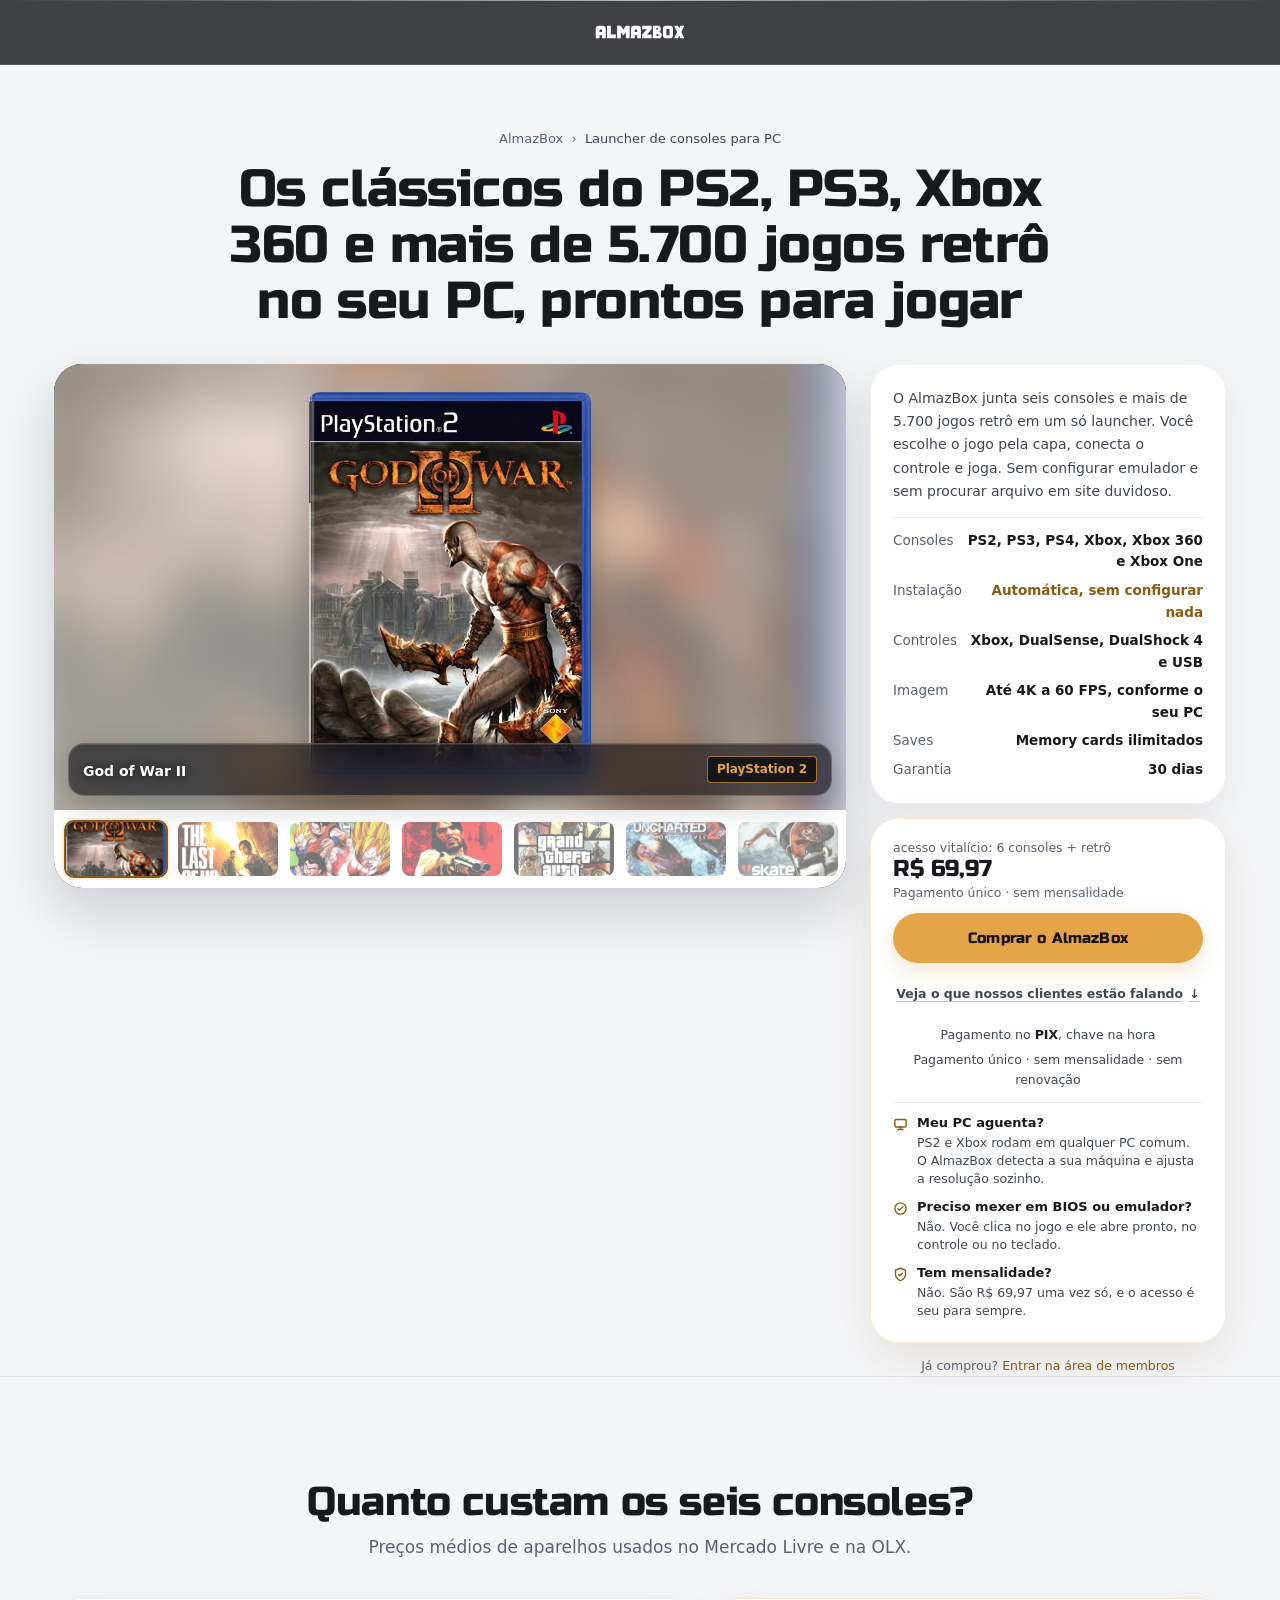
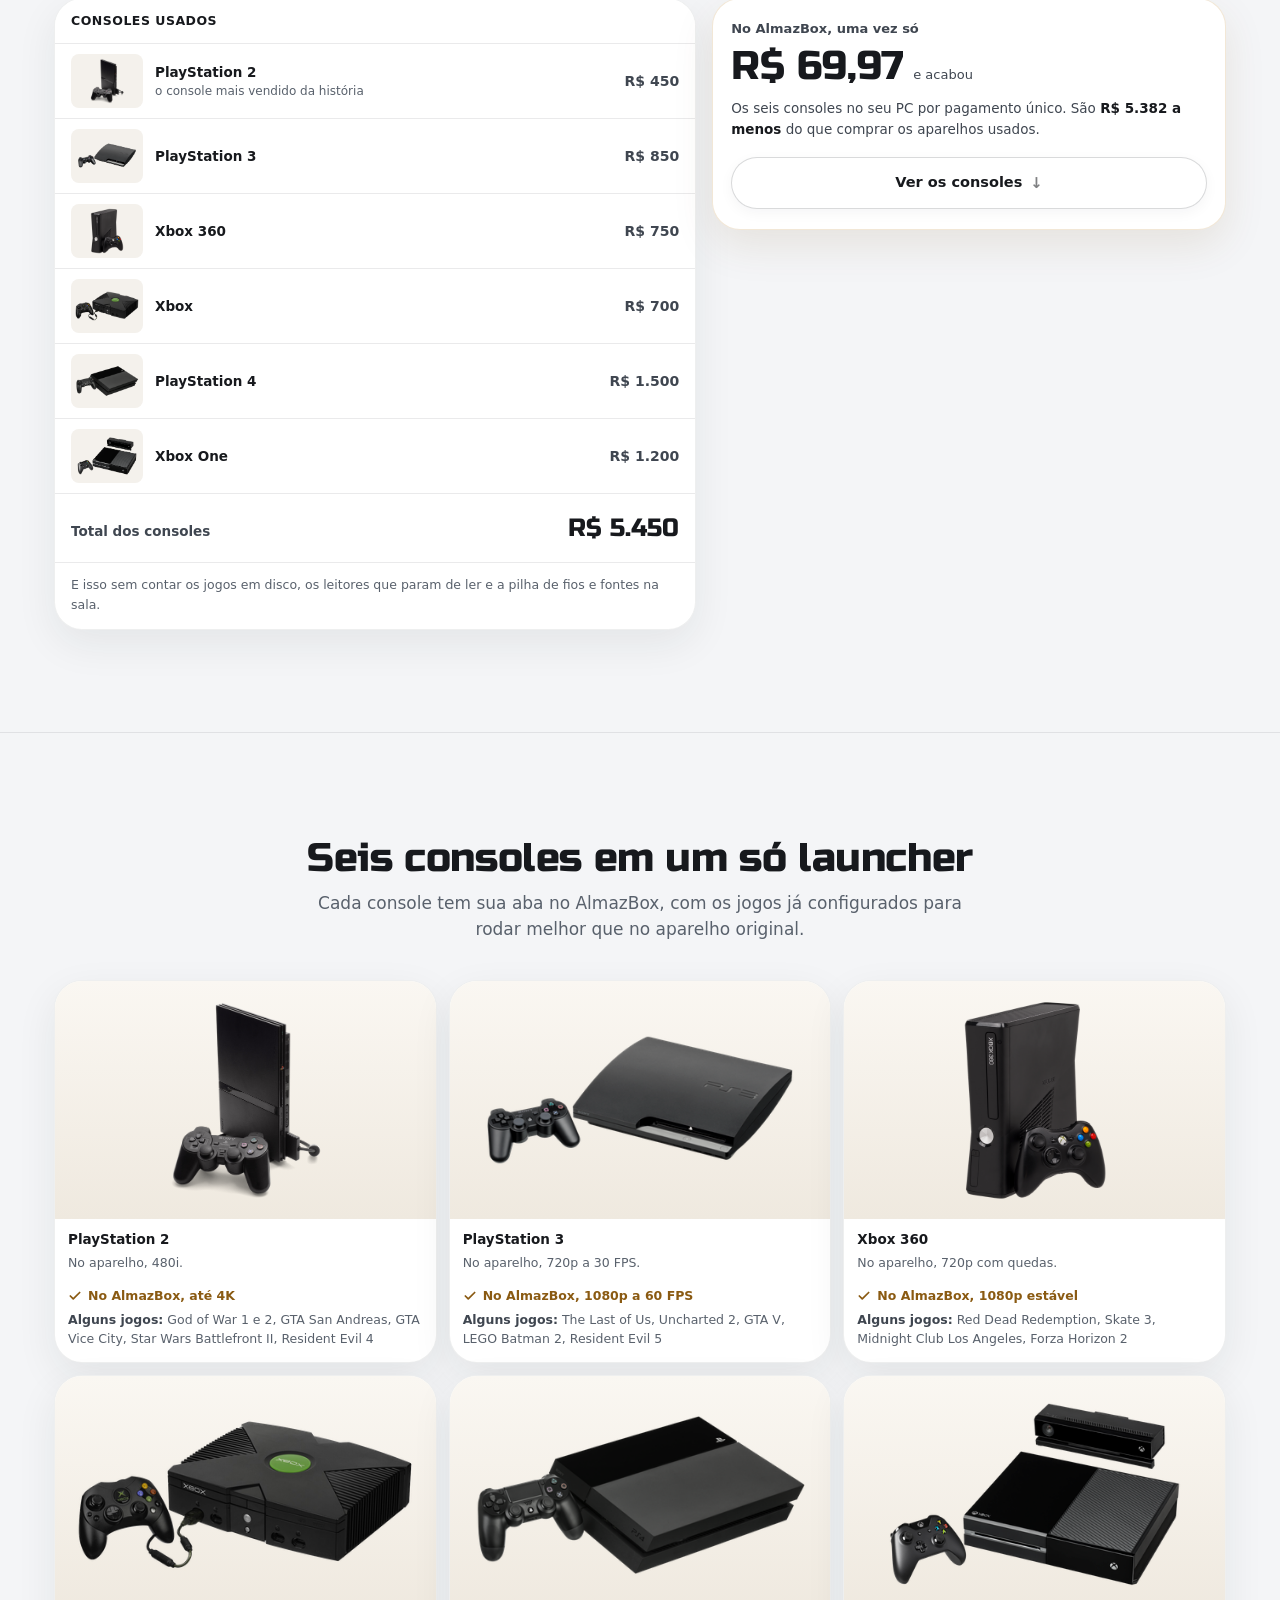
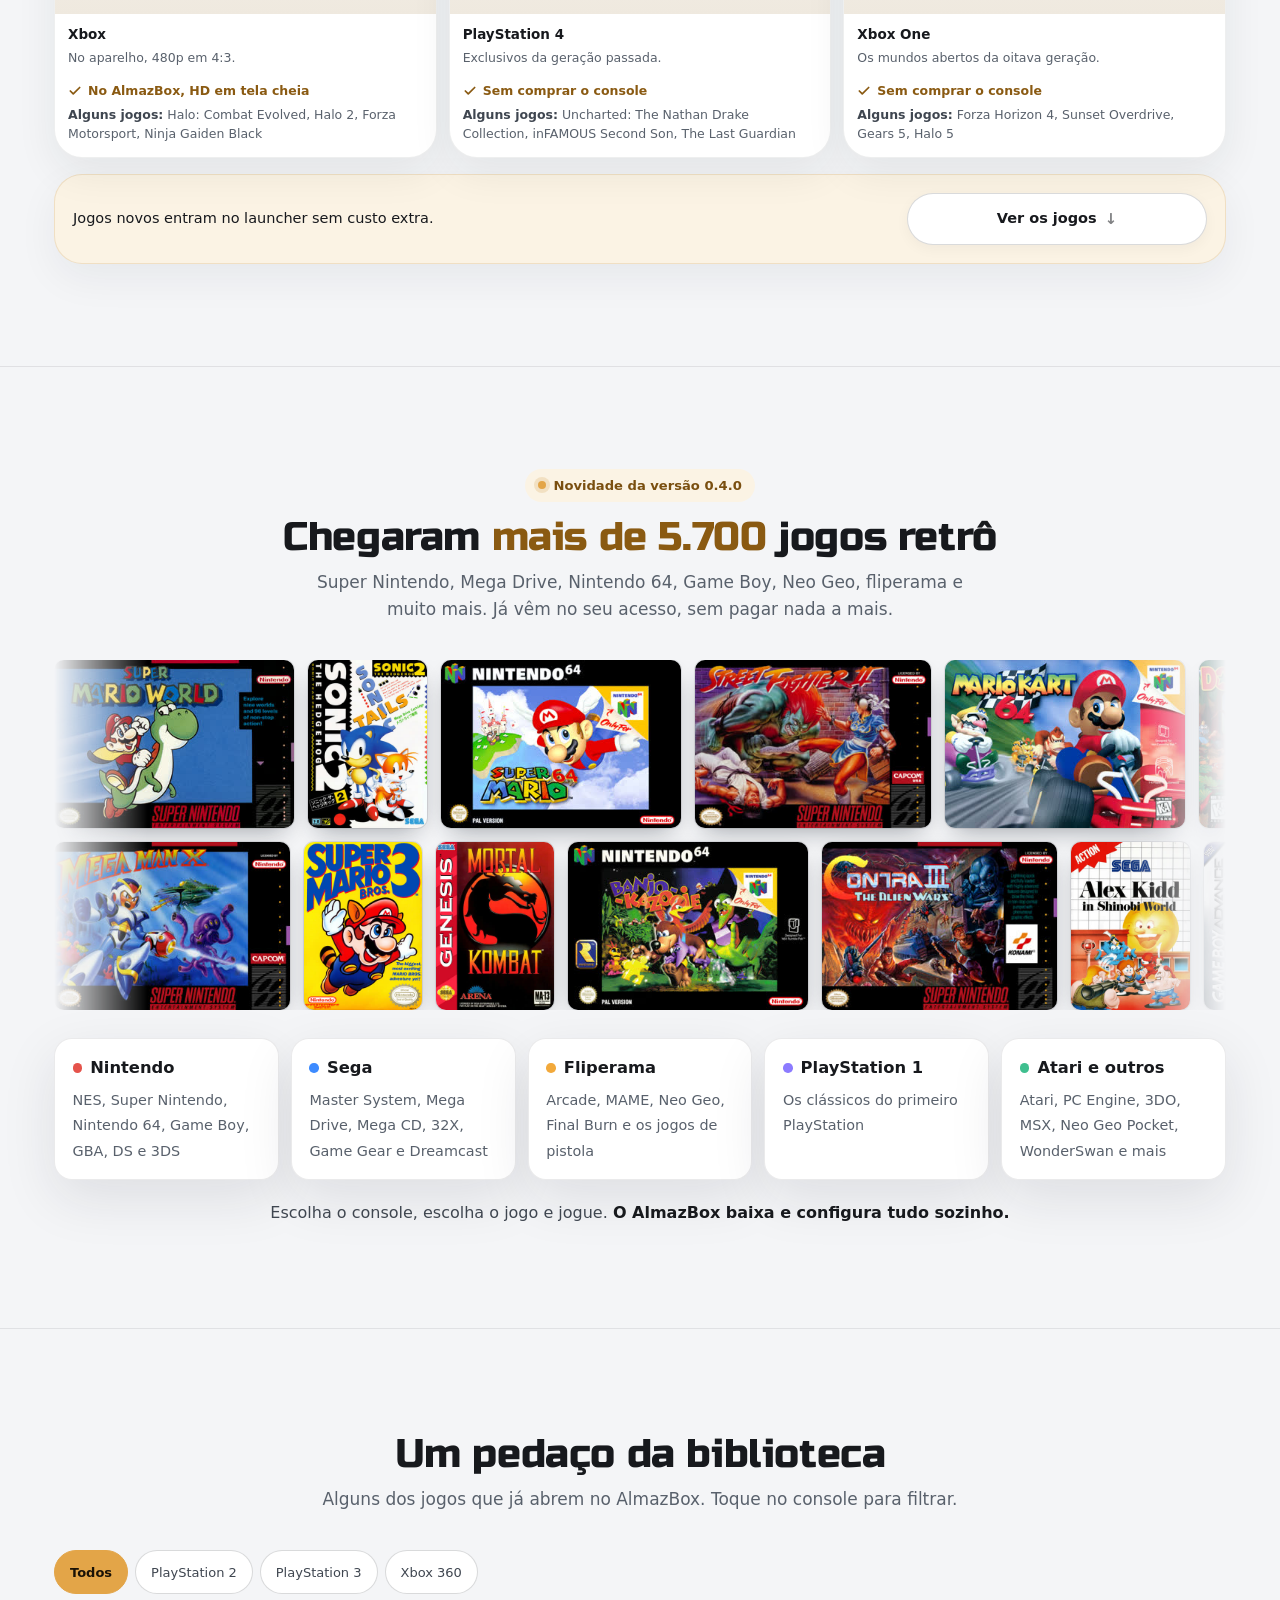
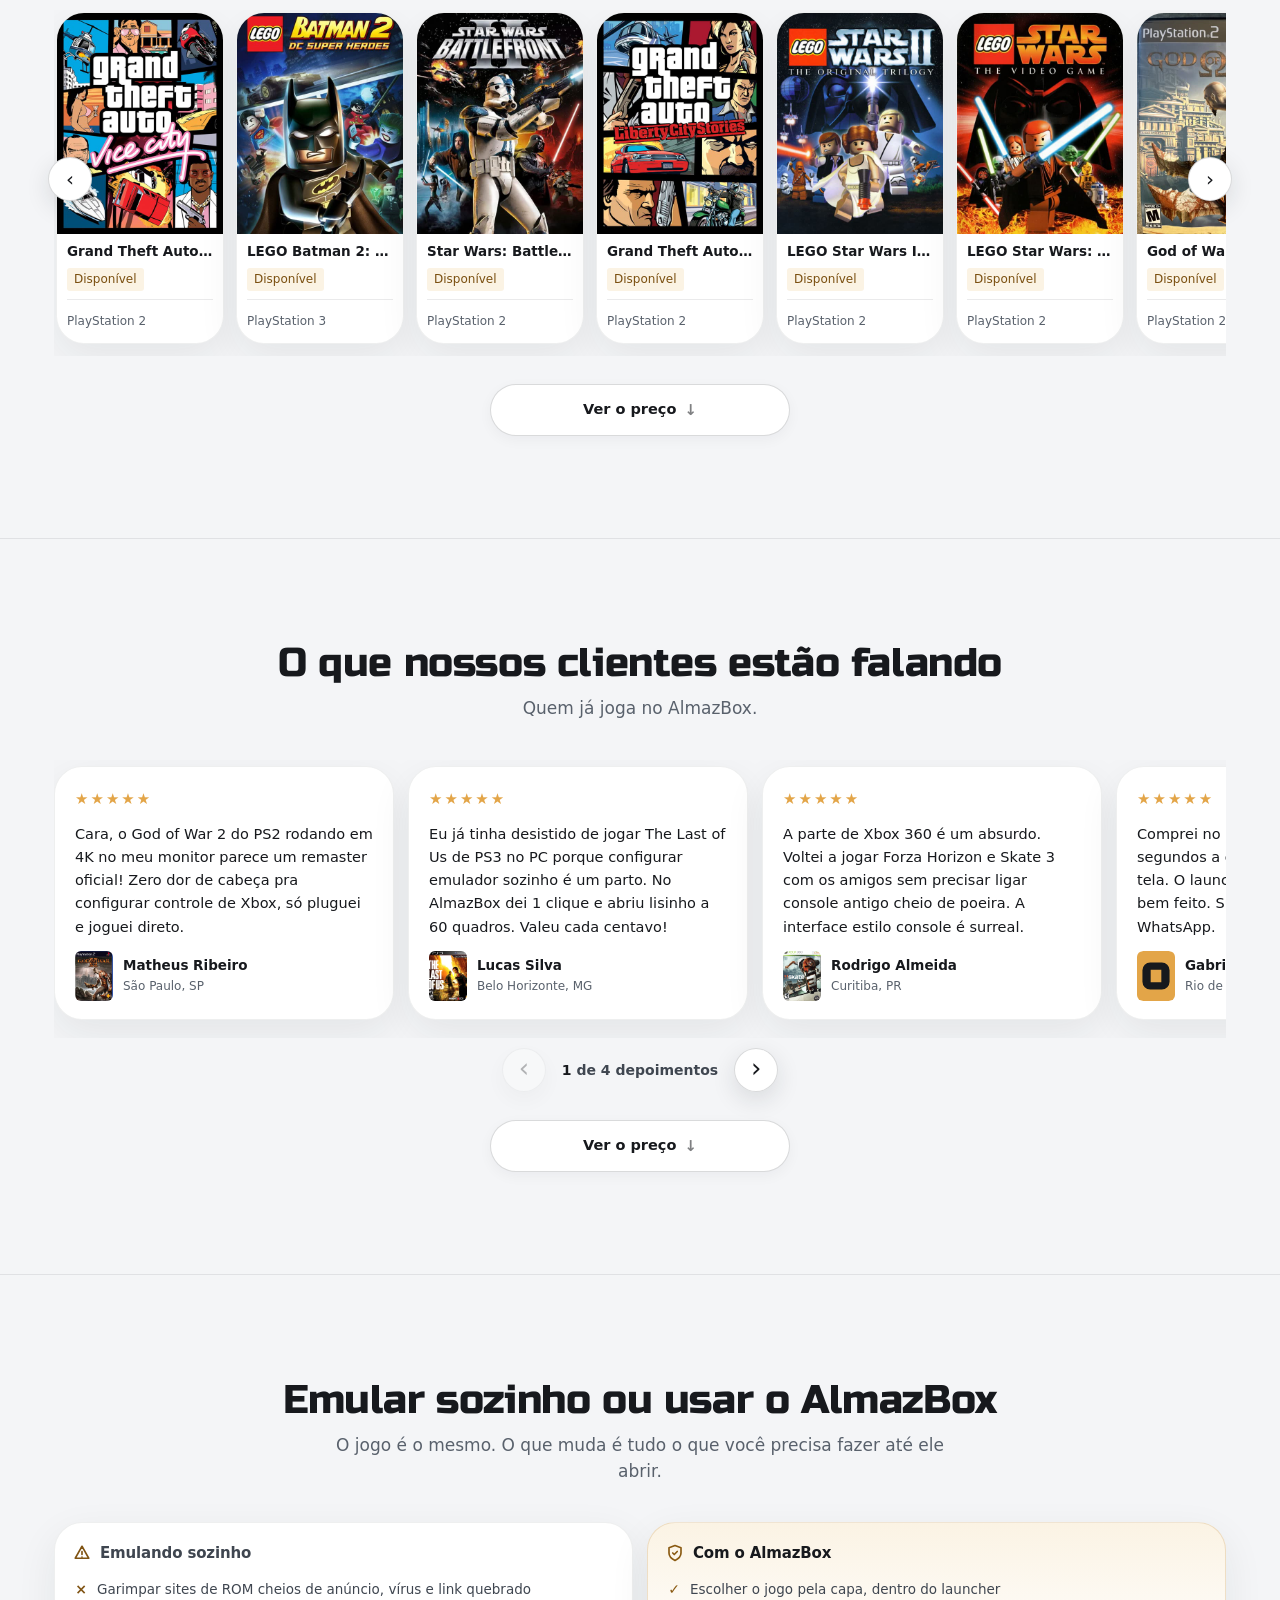
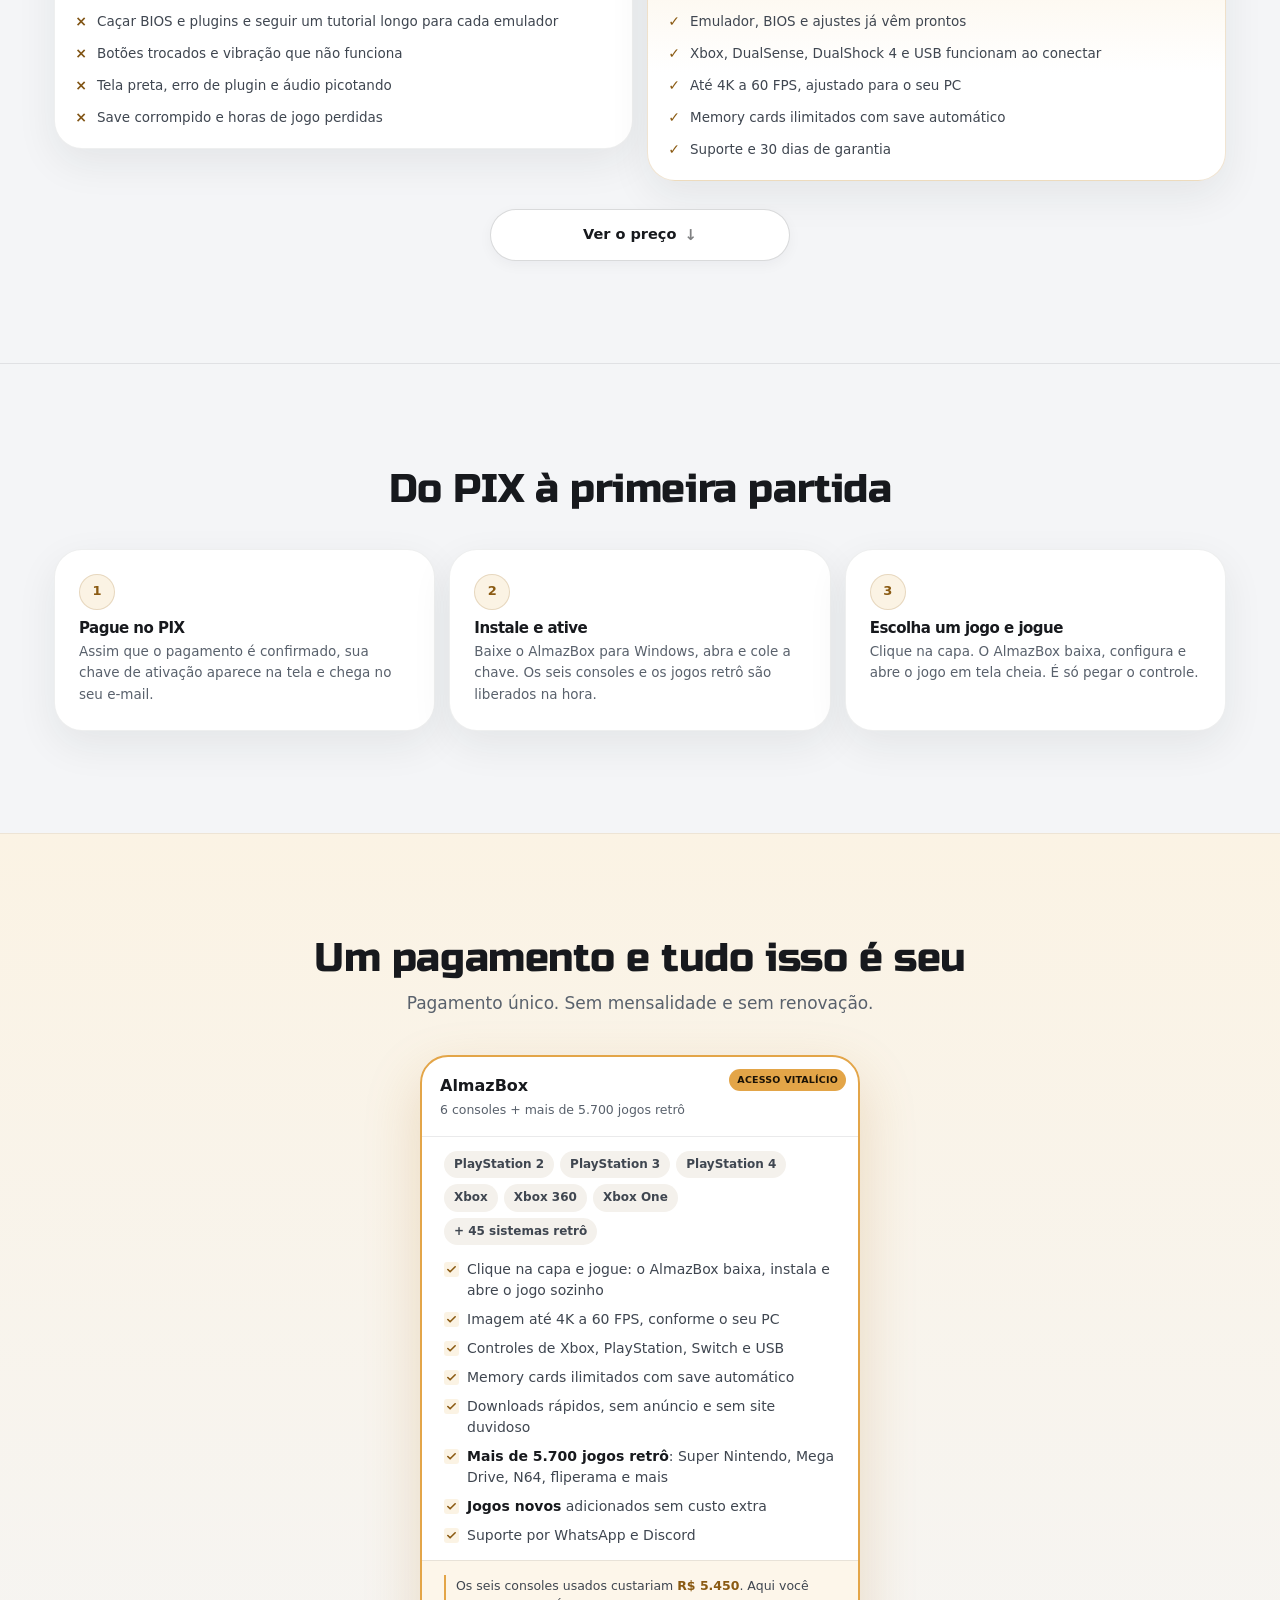
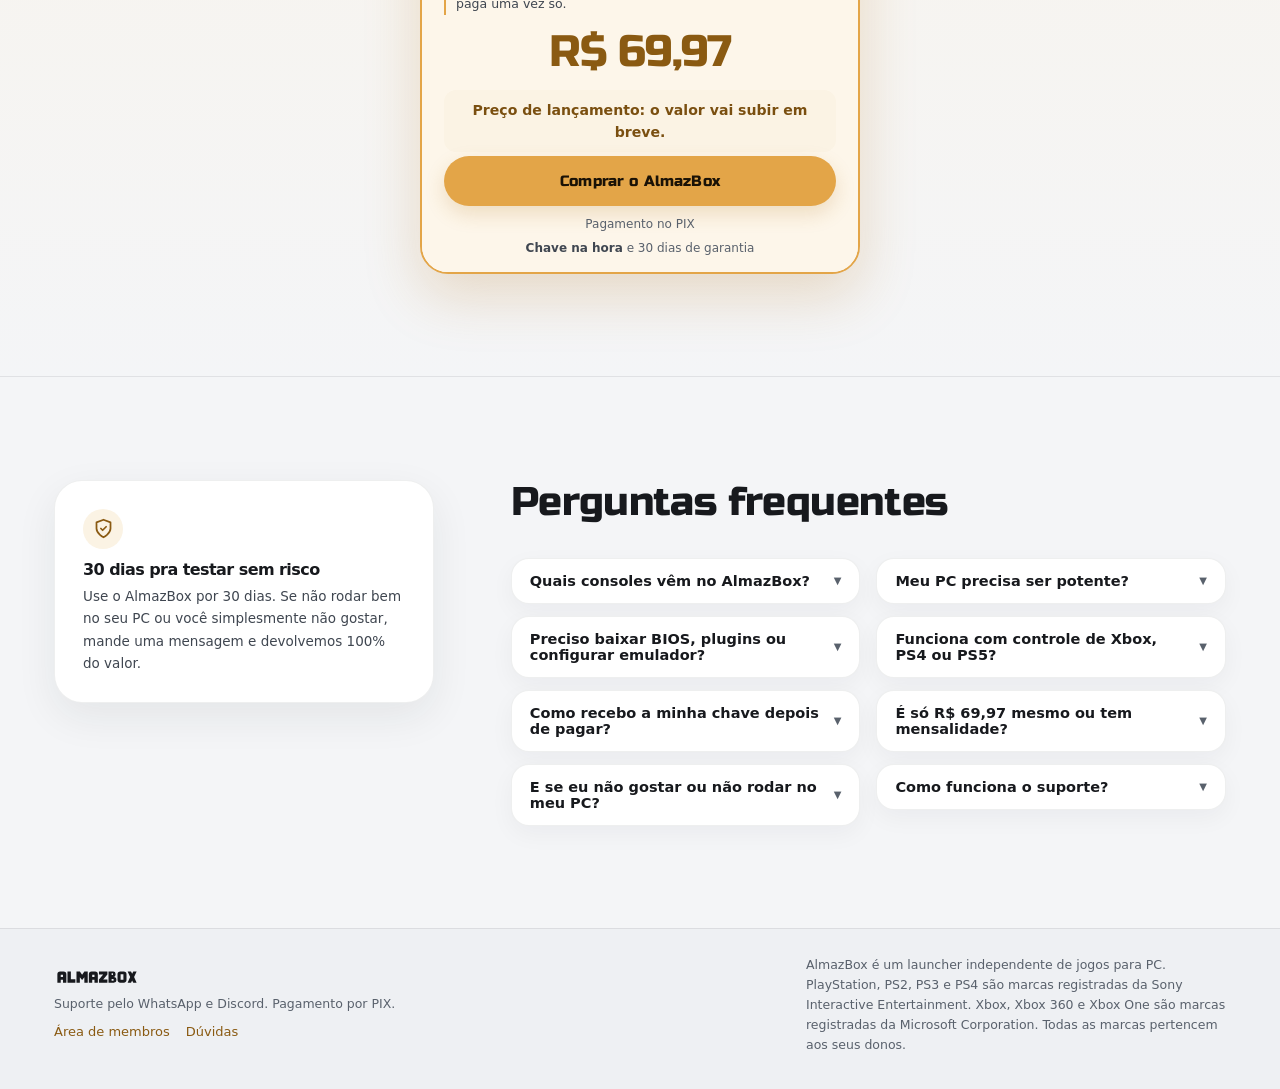
==== commit b84cc43b: "Site: jogos retrô (mais de 5.700), seção nova e aviso de preço Co-Authored-By: Claude Opus 5.5 <nore" ====
--- a/index.html
+++ b/index.html
@@ -21,6 +21,7 @@
 -->
 <link rel="stylesheet" href="assets/loja.css?v=1">
 <link rel="stylesheet" href="assets/tema.css?v=1">
+<link rel="stylesheet" href="assets/retro.css?v=1">
 <link rel="stylesheet" href="assets/almazbox.css?v=1">
 <link rel="stylesheet" href="assets/marca.css?v=1">
 <script>
@@ -50,7 +51,7 @@
   <div class="wrap">
 
     <div class="ph-crumb">AlmazBox &nbsp;›&nbsp; <b>Launcher de consoles para PC</b></div>
-    <h1>Os clássicos do PS2, PS3 e Xbox 360 no seu PC, prontos para jogar</h1>
+    <h1>Os clássicos do PS2, PS3, Xbox 360 e mais de 5.700 jogos retrô no seu PC, prontos para jogar</h1>
 
     <div class="pg">
 
@@ -66,7 +67,7 @@
 
         <div class="side-card">
           <p class="side-desc">
-            O AlmazBox junta seis consoles em um só launcher. Você escolhe o jogo pela capa, conecta o controle e joga. Sem configurar emulador e sem procurar arquivo em site duvidoso.
+            O AlmazBox junta seis consoles e mais de 5.700 jogos retrô em um só launcher. Você escolhe o jogo pela capa, conecta o controle e joga. Sem configurar emulador e sem procurar arquivo em site duvidoso.
           </p>
           <dl class="spec">
             <div class="spec-row"><dt>Consoles</dt><dd>PS2, PS3, PS4, Xbox, Xbox 360 e Xbox One</dd></div>
@@ -81,7 +82,7 @@
         <div class="buybox">
           <div class="buybox-top">
             <span class="buybox-prices">
-              <span class="buybox-from">acesso vitalício aos 6 consoles</span>
+              <span class="buybox-from">acesso vitalício: 6 consoles + retrô</span>
               <span class="buybox-new num">R$ 69,97</span>
               <span class="buybox-once">Pagamento único · sem mensalidade</span>
             </span>
@@ -117,7 +118,7 @@
           </div>
         </div>
 
-        <div class="side-note">Já comprou? <a href="https://almazbox-license-service-veqh.onrender.com/membros" style="color:var(--blue)">Entrar na área de membros</a></div>
+        <div class="side-note">Já comprou? <a href="https://almazbox-license-service-el2u.onrender.com/membros" style="color:var(--blue)">Entrar na área de membros</a></div>
 
       </aside>
     </div>
@@ -254,6 +255,32 @@
       <p>Jogos novos entram no launcher sem custo extra.</p>
       <a href="#biblioteca" class="btn-ghost">Ver os jogos</a>
     </div>
+  </div>
+</section>
+
+
+<!-- ===================== NOVO: RETRO ===================== -->
+<!-- Jogos retrô adicionados na versão 0.4.0 (13/11/2026): 5.788 jogos em 45 sistemas,
+     abertos pelo RetroArch dentro do launcher. Capas em assets/retro. -->
+<section class="sec retro-new" id="retro">
+  <div class="wrap">
+    <div class="sec-head reveal">
+      <span class="retro-badge">Novidade da versão 0.4.0</span>
+      <h2>Chegaram <span class="retro-num">mais de 5.700</span> jogos retrô</h2>
+      <p>Super Nintendo, Mega Drive, Nintendo 64, Game Boy, Neo Geo, fliperama e muito mais. Já vêm no seu acesso, sem pagar nada a mais.</p>
+    </div>
+    <div class="retro-wall reveal" aria-label="Alguns jogos retrô">
+      <div class="retro-row"><img src="assets/retro/snes-super-mario-world-usa.jpg" alt="Super Mario World" loading="lazy" decoding="async"><img src="assets/retro/megadrive-sonic-the-hedgehog-2-world.jpg" alt="Sonic The Hedgehog 2" loading="lazy" decoding="async"><img src="assets/retro/n64-super-mario-64-europe-en-fr-de.jpg" alt="Super Mario 64" loading="lazy" decoding="async"><img src="assets/retro/snes-street-fighter-ii-usa.jpg" alt="Street Fighter II" loading="lazy" decoding="async"><img src="assets/retro/n64-mario-kart-64-europe-rev-a.jpg" alt="Mario Kart 64" loading="lazy" decoding="async"><img src="assets/retro/snes-donkey-kong-country-usa.jpg" alt="Donkey Kong Country" loading="lazy" decoding="async"><img src="assets/retro/gbc-pokemon-crystal-version-usa-europe-rev-a.jpg" alt="Pokémon: Crystal Version" loading="lazy" decoding="async"><img src="assets/retro/megadrive-streets-of-rage-2-usa.jpg" alt="Streets of Rage 2" loading="lazy" decoding="async"><img src="assets/retro/n64-legend-of-zelda-the-majora-s-mask-europe-en-fr-de-es-rev-a.jpg" alt="Legend of Zelda : Majora&#x27;s Mask, The" loading="lazy" decoding="async"><img src="assets/retro/snes-super-mario-world-usa.jpg" aria-hidden="true" alt="Super Mario World" loading="lazy" decoding="async"><img src="assets/retro/megadrive-sonic-the-hedgehog-2-world.jpg" aria-hidden="true" alt="Sonic The Hedgehog 2" loading="lazy" decoding="async"><img src="assets/retro/n64-super-mario-64-europe-en-fr-de.jpg" aria-hidden="true" alt="Super Mario 64" loading="lazy" decoding="async"><img src="assets/retro/snes-street-fighter-ii-usa.jpg" aria-hidden="true" alt="Street Fighter II" loading="lazy" decoding="async"><img src="assets/retro/n64-mario-kart-64-europe-rev-a.jpg" aria-hidden="true" alt="Mario Kart 64" loading="lazy" decoding="async"><img src="assets/retro/snes-donkey-kong-country-usa.jpg" aria-hidden="true" alt="Donkey Kong Country" loading="lazy" decoding="async"><img src="assets/retro/gbc-pokemon-crystal-version-usa-europe-rev-a.jpg" aria-hidden="true" alt="Pokémon: Crystal Version" loading="lazy" decoding="async"><img src="assets/retro/megadrive-streets-of-rage-2-usa.jpg" aria-hidden="true" alt="Streets of Rage 2" loading="lazy" decoding="async"><img src="assets/retro/n64-legend-of-zelda-the-majora-s-mask-europe-en-fr-de-es-rev-a.jpg" aria-hidden="true" alt="Legend of Zelda : Majora&#x27;s Mask, The" loading="lazy" decoding="async"></div>
+      <div class="retro-row rev"><img src="assets/retro/snes-mega-man-x-usa.jpg" alt="Mega Man X" loading="lazy" decoding="async"><img src="assets/retro/nes-super-mario-bros-3-usa.jpg" alt="Super Mario Bros. 3" loading="lazy" decoding="async"><img src="assets/retro/megadrive-mortal-kombat-world.jpg" alt="Mortal Kombat" loading="lazy" decoding="async"><img src="assets/retro/n64-banjo-kazooie-europe-en-fr-de.jpg" alt="Banjo-Kazooie" loading="lazy" decoding="async"><img src="assets/retro/snes-contra-iii-the-alien-wars-usa.jpg" alt="Contra III : The Alien Wars" loading="lazy" decoding="async"><img src="assets/retro/mastersystem-alex-kidd-in-shinobi-world-usa-europe.jpg" alt="Alex Kidd in Shinobi World" loading="lazy" decoding="async"><img src="assets/retro/gba-castlevania-circle-of-the-moon-usa.jpg" alt="Castlevania : Circle of the Moon" loading="lazy" decoding="async"><img src="assets/retro/fbneo-captcomm.jpg" alt="Captain Commando" loading="lazy" decoding="async"><img src="assets/retro/mame-mspacman.jpg" alt="Ms. Pac-man" loading="lazy" decoding="async"><img src="assets/retro/snes-mega-man-x-usa.jpg" aria-hidden="true" alt="Mega Man X" loading="lazy" decoding="async"><img src="assets/retro/nes-super-mario-bros-3-usa.jpg" aria-hidden="true" alt="Super Mario Bros. 3" loading="lazy" decoding="async"><img src="assets/retro/megadrive-mortal-kombat-world.jpg" aria-hidden="true" alt="Mortal Kombat" loading="lazy" decoding="async"><img src="assets/retro/n64-banjo-kazooie-europe-en-fr-de.jpg" aria-hidden="true" alt="Banjo-Kazooie" loading="lazy" decoding="async"><img src="assets/retro/snes-contra-iii-the-alien-wars-usa.jpg" aria-hidden="true" alt="Contra III : The Alien Wars" loading="lazy" decoding="async"><img src="assets/retro/mastersystem-alex-kidd-in-shinobi-world-usa-europe.jpg" aria-hidden="true" alt="Alex Kidd in Shinobi World" loading="lazy" decoding="async"><img src="assets/retro/gba-castlevania-circle-of-the-moon-usa.jpg" aria-hidden="true" alt="Castlevania : Circle of the Moon" loading="lazy" decoding="async"><img src="assets/retro/fbneo-captcomm.jpg" aria-hidden="true" alt="Captain Commando" loading="lazy" decoding="async"><img src="assets/retro/mame-mspacman.jpg" aria-hidden="true" alt="Ms. Pac-man" loading="lazy" decoding="async"></div>
+    </div>
+    <div class="retro-fams reveal">
+      <div class="retro-fam" style="--fam:#E5534B"><b>Nintendo</b><span>NES, Super Nintendo, Nintendo 64, Game Boy, GBA, DS e 3DS</span></div>
+      <div class="retro-fam" style="--fam:#3D8BFF"><b>Sega</b><span>Master System, Mega Drive, Mega CD, 32X, Game Gear e Dreamcast</span></div>
+      <div class="retro-fam" style="--fam:#F2A93B"><b>Fliperama</b><span>Arcade, MAME, Neo Geo, Final Burn e os jogos de pistola</span></div>
+      <div class="retro-fam" style="--fam:#8C7BFF"><b>PlayStation 1</b><span>Os clássicos do primeiro PlayStation</span></div>
+      <div class="retro-fam" style="--fam:#3FBF8F"><b>Atari e outros</b><span>Atari, PC Engine, 3DO, MSX, Neo Geo Pocket, WonderSwan e mais</span></div>
+    </div>
+    <p class="retro-note reveal">Escolha o console, escolha o jogo e jogue. <strong>O AlmazBox baixa e configura tudo sozinho.</strong></p>
   </div>
 </section>
 
@@ -386,7 +413,7 @@
       <div class="step">
         <div class="step-n num">2</div>
         <h3>Instale e ative</h3>
-        <p>Baixe o AlmazBox para Windows, abra e cole a chave. Os seis consoles são liberados na hora.</p>
+        <p>Baixe o AlmazBox para Windows, abra e cole a chave. Os seis consoles e os jogos retrô são liberados na hora.</p>
       </div>
       <div class="step">
         <div class="step-n num">3</div>
@@ -401,19 +428,20 @@
 <section class="sec" id="pricing">
   <div class="wrap">
     <div class="sec-head reveal">
-      <h2>Um pagamento e os seis consoles são seus</h2>
+      <h2>Um pagamento e tudo isso é seu</h2>
       <p>Pagamento único. Sem mensalidade e sem renovação.</p>
     </div>
     <div class="eds reveal">
       <div class="offer-card featured">
         <div class="ed-ribbon">Acesso vitalício</div>
         <div class="ed-top">
-          <div class="ed-name">AlmazBox<small>6 consoles no seu PC</small></div>
+          <div class="ed-name">AlmazBox<small>6 consoles + mais de 5.700 jogos retrô</small></div>
         </div>
         <div class="ed-body">
           <div class="ed-cons">
             <span>PlayStation 2</span><span>PlayStation 3</span><span>PlayStation 4</span>
             <span>Xbox</span><span>Xbox 360</span><span>Xbox One</span>
+            <span>+ 45 sistemas retrô</span>
           </div>
           <ul class="offer-features">
             <li>Clique na capa e jogue: o AlmazBox baixa, instala e abre o jogo sozinho</li>
@@ -421,6 +449,7 @@
             <li>Controles de Xbox, PlayStation, Switch e USB</li>
             <li>Memory cards ilimitados com save automático</li>
             <li>Downloads rápidos, sem anúncio e sem site duvidoso</li>
+            <li><strong>Mais de 5.700 jogos retrô</strong>: Super Nintendo, Mega Drive, N64, fliperama e mais</li>
             <li><strong>Jogos novos</strong> adicionados sem custo extra</li>
             <li>Suporte por WhatsApp e Discord</li>
           </ul>
@@ -434,6 +463,7 @@
               <span class="ed-new num">R$ 69,97</span>
             </span>
           </div>
+          <div class="ed-alert">Preço de lançamento: o valor vai subir em breve.</div>
           <a href="https://ggcheckout.app/checkout/v5/7HJkge1seT28lpd5tNHYgl"
              onclick="checkout('https://ggcheckout.app/checkout/v5/7HJkge1seT28lpd5tNHYgl',69.97);return false;"
              class="offer-btn">Comprar o AlmazBox</a>
@@ -469,7 +499,7 @@
     <div>
       <div class="foot-brand"><img src="assets/marca/almazbox-horizontal-preto.svg" alt="AlmazBox"></div>
       <p style="margin-top:8px">Suporte pelo WhatsApp e Discord. Pagamento por PIX.</p>
-      <div class="foot-links"><a href="https://almazbox-license-service-veqh.onrender.com/membros">Área de membros</a><a href="#faq">Dúvidas</a></div>
+      <div class="foot-links"><a href="https://almazbox-license-service-el2u.onrender.com/membros">Área de membros</a><a href="#faq">Dúvidas</a></div>
     </div>
     <p style="max-width:420px">
       AlmazBox é um launcher independente de jogos para PC. PlayStation, PS2, PS3 e PS4 são marcas registradas da Sony Interactive Entertainment. Xbox, Xbox 360 e Xbox One são marcas registradas da Microsoft Corporation. Todas as marcas pertencem aos seus donos.
--- a/assets/retro.css
+++ b/assets/retro.css
@@ -0,0 +1,135 @@
+/* Seção "Novo: jogos retrô" — segue os tokens de tema.css (fundo claro, destaque dourado). */
+
+.retro-new {
+  position: relative;
+  overflow: hidden;
+}
+
+.retro-badge {
+  display: inline-flex;
+  align-items: center;
+  gap: .45rem;
+  margin-bottom: .85rem;
+  padding: .35rem .8rem;
+  border-radius: 999px;
+  background: var(--deal-bg);
+  color: var(--deal-tx);
+  font-weight: 700;
+  font-size: .82rem;
+}
+
+.retro-badge::before {
+  content: "";
+  width: .5rem;
+  height: .5rem;
+  border-radius: 50%;
+  background: var(--buy);
+  box-shadow: 0 0 0 4px var(--neon-glow);
+}
+
+.retro-num {
+  color: var(--buy2);
+  font-variant-numeric: tabular-nums;
+}
+
+/* Parede de capas: fileiras que deslizam devagar em sentidos opostos. */
+.retro-wall {
+  display: grid;
+  gap: 14px;
+  margin: 2rem 0 1.75rem;
+  -webkit-mask-image: linear-gradient(90deg, transparent, #000 8%, #000 92%, transparent);
+          mask-image: linear-gradient(90deg, transparent, #000 8%, #000 92%, transparent);
+}
+
+.retro-row {
+  display: flex;
+  gap: 14px;
+  width: max-content;
+  animation: retro-slide 48s linear infinite;
+}
+
+.retro-row.rev {
+  animation-direction: reverse;
+  animation-duration: 56s;
+}
+
+.retro-row img {
+  height: 168px;
+  width: auto;
+  border-radius: 10px;
+  box-shadow: 0 10px 24px -10px rgba(25, 34, 45, .45), 0 0 0 1px var(--line);
+  background: var(--panel3);
+}
+
+@keyframes retro-slide {
+  from { transform: translateX(0); }
+  to   { transform: translateX(-50%); }
+}
+
+@media (prefers-reduced-motion: reduce) {
+  .retro-row { animation: none; }
+}
+
+/* Marcas: chips com a cor de cada família, igual ao launcher. */
+.retro-fams {
+  display: grid;
+  grid-template-columns: repeat(auto-fit, minmax(210px, 1fr));
+  gap: 12px;
+}
+
+.retro-fam {
+  padding: 1rem 1.1rem;
+  border-radius: var(--r);
+  background: var(--panel);
+  box-shadow: var(--shadow);
+  border: 1px solid var(--line);
+}
+
+.retro-fam b {
+  display: flex;
+  align-items: center;
+  gap: .5rem;
+  margin-bottom: .35rem;
+  color: var(--txt);
+  font-size: 1.02rem;
+}
+
+.retro-fam b::before {
+  content: "";
+  width: .6rem;
+  height: .6rem;
+  border-radius: 50%;
+  background: var(--fam);
+}
+
+.retro-fam span {
+  color: var(--dim);
+  font-size: .9rem;
+  line-height: 1.45;
+}
+
+.retro-note {
+  margin-top: 1.25rem;
+  text-align: center;
+  color: var(--txt2);
+}
+
+.retro-note strong {
+  color: var(--txt);
+}
+
+/* Aviso de preço na oferta */
+.ed-alert {
+  margin: .6rem 0 .2rem;
+  padding: .55rem .8rem;
+  border-radius: 12px;
+  background: var(--deal-bg);
+  color: var(--deal-tx);
+  font-size: .88rem;
+  font-weight: 600;
+  text-align: center;
+}
+
+@media (max-width: 640px) {
+  .retro-row img { height: 128px; }
+}
